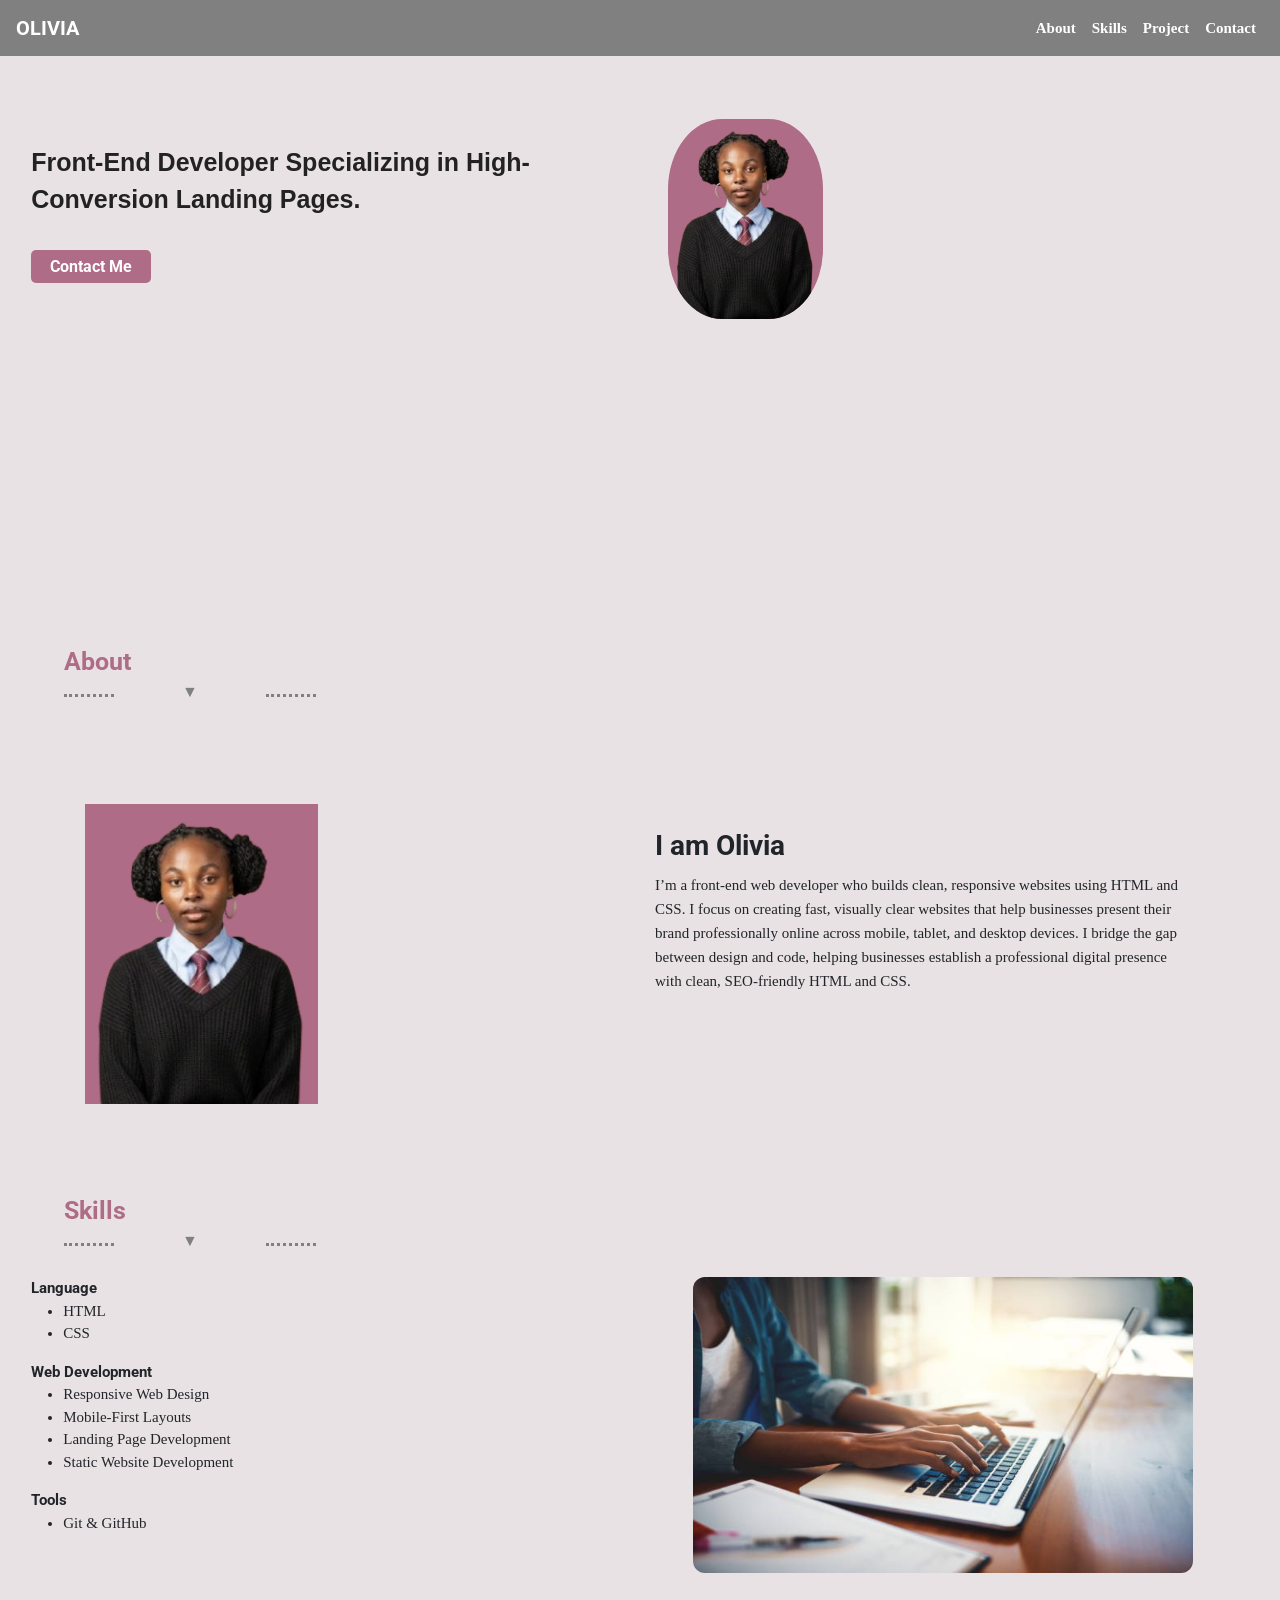
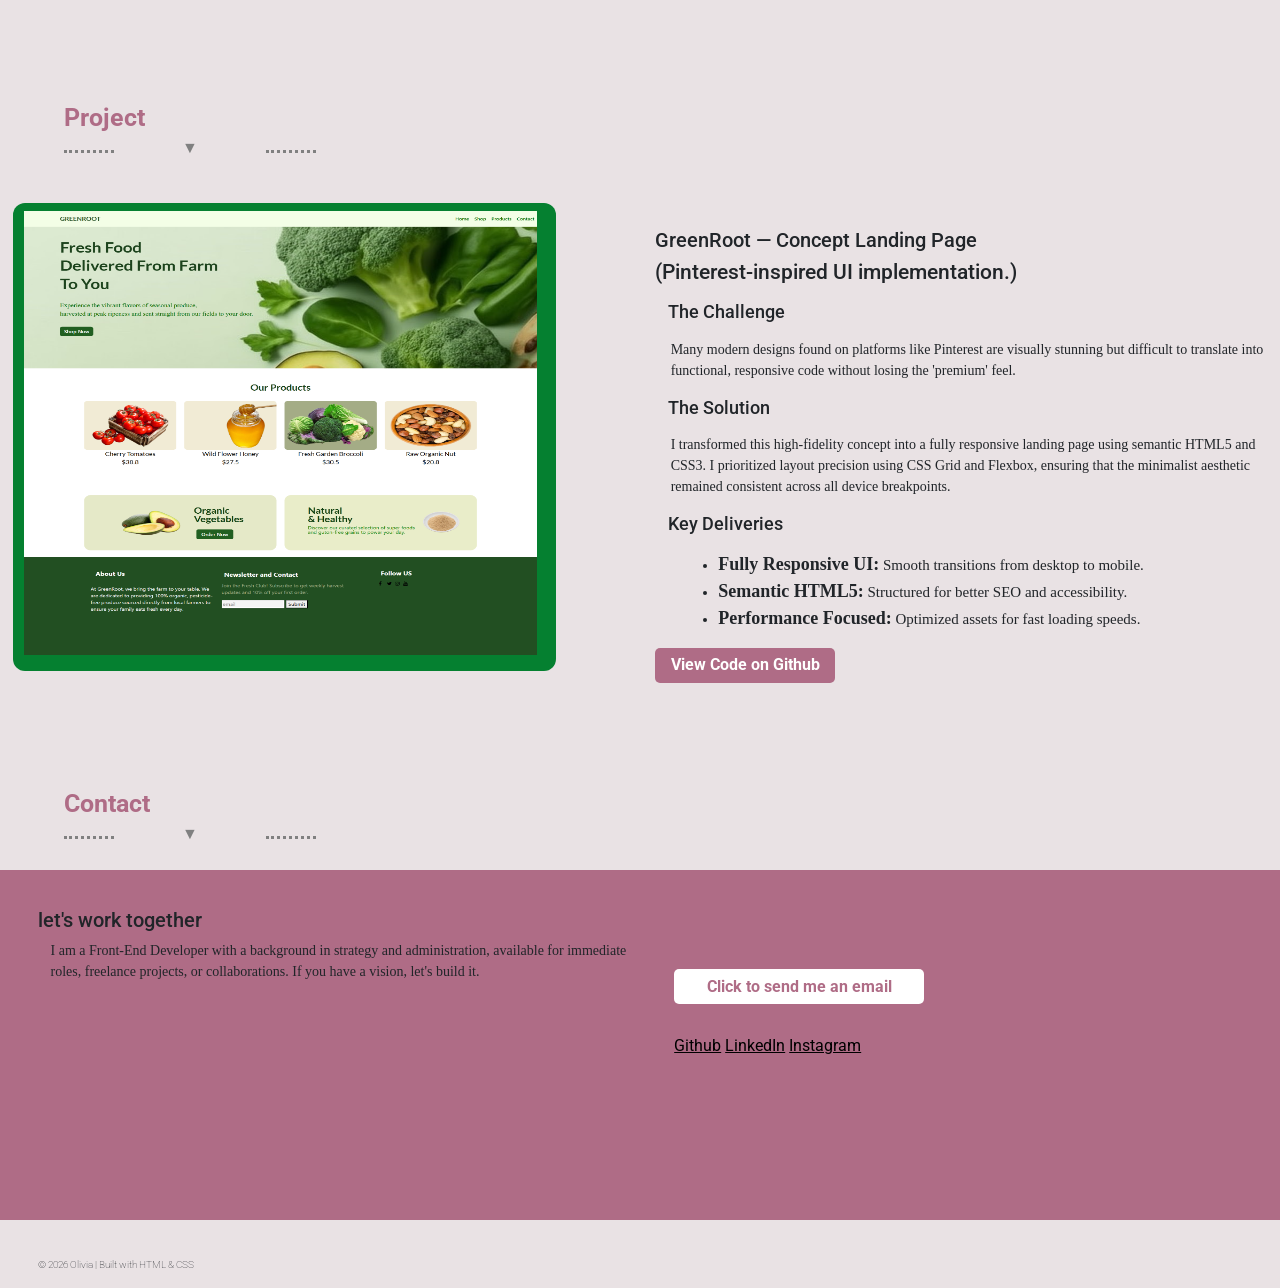
==== index.html @ 4df42d54 "Update index.html" ====
<!DOCTYPE html>
<html lang="en">
<head>
    <meta charset="UTF-8">
    <meta name="viewport" content="width=device-width, initial-scale=1.0">
    <link href="https://fonts.googleapis.com/css2?family=Archivo+Black&family=Bricolage+Grotesque:opsz,wght@12..96,200..800&display=swap" rel="stylesheet">
    
    <link href="https://cdn.jsdelivr.net/npm/bootstrap@5.3.3/dist/css/bootstrap.min.css" rel="stylesheet">


    <link href="https://fonts.googleapis.com/css2?family=Google+Sans:ital,opsz,wght@0,17..18,400..700;1,17..18,400..700&family=Roboto:ital,wght@0,100..900;1,100..900&display=swap" rel="stylesheet">
    <link href="https://fonts.googleapis.com/css2?family=Roboto:ital,wght@0,100..900;1,100..900&display=swap" rel="stylesheet">
    <link href="https://fonts.googleapis.com/css2?family=Roboto:ital,wght@0,100..900;1,100..900&display=swap" rel="stylesheet">
    <link href="https://fonts.googleapis.com/css2?family=Archivo+Black&display=swap" rel="stylesheet">
    <link rel="stylesheet" href="https://cdn.jsdelivr.net/npm/bootstrap@4.6.2/dist/css/bootstrap.min.css" integrity="sha384-xOolHFLEh07PJGoPkLv1IbcEPTNtaed2xpHsD9ESMhqIYd0nLMwNLD69Npy4HI+N" crossorigin="anonymous">
    <link rel="stylesheet" href="https://cdnjs.cloudflare.com/ajax/libs/font-awesome/7.0.1/css/all.min.css">


    <link rel="stylesheet" href="style.css">
    
    <title>Olivia James Portfolio</title>
</head>
<body>
  
  <nav id="mainNav" class="navbar navbar-expand-lg navbar-light fixed-top">
      <a class="navbar-brand" href="#">OLIVIA</a>
      <button class="navbar-toggler" type="button" data-bs-toggle="collapse" data-bs-target="#navbarSupport">
          <span class="navbar-toggler-icon"></span>
       </button>
     <div class="collapse navbar-collapse" id="navbarSupport">    
                  <ul class="navbar-nav ms-auto">
                     <li class="nav-item">
                          <a class="nav-link" href="#aboutme">About<span class="sr-only">(current)</span></a>
                      </li>
                      <li class="nav-item">
                         <a class="nav-link" href="#my-skills">Skills<span class="sr-only">(current)</span></a>
                       </li>
                       <li class="nav-item">
                           <a class="nav-link" href="#project">Project<span class="sr-only">(current)</span></a>
                       </li>
                      <li class="nav-item">
                      <a class="nav-link" href="#contact">Contact<span class="sr-only">(current)</span></a>
                      </li>
                  </ul>
             </div>
          </div>
       </div>
  </nav>

    <section class="hero-section">
        <div class="row">
           <div class="col-md-6 col-12 mb-4">
                <div class="hero-title">Front-End Developer Specializing in High-Conversion Landing Pages.</div>
                <a href="#contact-me"><button class="contact-me">Contact Me</button></a>
           </div>

            <div class="col-6 mb-4">
                <img src="img/olivia-headshot.png" class="portfolio-img">
            </div>
        </div>
  </section>

  <section class="preview mb-4">
      <div class="about" id="aboutme">About</div>
       <div class="divider"></div>
       <div class="triangle">&#x25BC;</div>
       <div class="divider-right"></div>
  </section>
       
  <section class="container">
      <div class="row" id="">
           <div class="col-lg-6 col-12 mb-4">
                <img src="img/olivia-headshot.png" class="img-portfoio">
          </div>

           <div class="col-lg-6 col-12 mb-4">
               <div class="about-body">
                  <p>
                     <div class="about-header">I am Olivia</div>
                     <span>I’m a front-end web developer who builds clean, responsive websites using HTML and CSS. I focus on creating fast, visually clear websites that help businesses present their brand professionally online across mobile, tablet, and desktop devices. I bridge the gap between design and code, helping businesses establish a professional digital presence with clean, SEO-friendly HTML and CSS.</span>
                  </p>
             </div>
         </div>
      </div> 
  </section>

   <section class="Skills mb-4">
        <div class="about" id="my-skills">Skills</div>
        <div class="divider"></div>
        <div class="triangle">&#x25BC;</div>
        <div class="divider-right"></div>
  </section>
      
  <div class="row" id="skill-body mb-4">
      <div class="col-md-6 col-12">
           <div class="language">Language</div>
            <ul>
                <li>HTML</li>
                <li>CSS</li>
          </ul>

          <div class="language">Web Development</div>
          <ul>
                <li>Responsive Web Design
                <li>Mobile-First Layouts</li>
                <li>Landing Page Development</li>
              <li>Static Website Development</li>
          </ul>

           <div class="language">Tools</div>
              <ul>
                  <li>Git & GitHub</li>
              </ul>
         </div>

        <div class="col-md-6 col-12">
            <div class="body-card">
             <img src="img/developer at work.jpg" class="body-img mb-4">
            </div>
      </div>  
   </div>
  
    <section class="Skills mb-4">
        <div class="about" id="my-skills">Project</div>
        <div class="divider"></div>
        <div class="triangle">&#x25BC;</div>
        <div class="divider-right"></div>
  </section>
    
  <section class="">
      <div class="row" id="">
           <div class="col-lg-6 col-12 mb-4">
                <div class="portfolio-card">
                    <img src="img/GREENROOT PINTEREST INSPO.png" class="portfolio-imgg">
               </div>
          </div>

           <div class="col-lg-6 col-12 mb-4">
               <div class="portfolio-body" id="project">
                    <h1>GreenRoot — Concept Landing Page</h1>
                    <h2>(Pinterest-inspired UI implementation.)</h2>
                    <p><h3>the challenge</p></h3>
                    <div class="challenge-body">Many modern designs found on platforms like Pinterest are visually stunning but difficult to translate into functional, responsive code without losing the 'premium' feel.</div>
                    <p><h3>the solution</p></h3>
                    <div class="challenge-body">I transformed this high-fidelity concept into a fully responsive landing page using semantic HTML5 and CSS3. I prioritized layout precision using CSS Grid and Flexbox, ensuring that the minimalist aesthetic remained consistent across all device breakpoints.</div>
                    <p><h3>key deliveries</h3></p>
                    <ul>
                        <li><span>Fully Responsive UI:</span> Smooth transitions from desktop to mobile.</li>
                        <li><span>Semantic HTML5:</span> Structured for better SEO and accessibility.</li>
                        <li><span>Performance Focused:</span> Optimized assets for fast loading speeds.</li>
                    </ul>
                    <a href="#"><button class="view">View Code on Github</button></a>             
             </div>      
         </div>
      </div> 
  </section>

  <section class="con-tact mb-4">
        <div class="about" id="my-skills">Contact</div>
        <div class="divider"></div>
        <div class="triangle">&#x25BC;</div>
        <div class="divider-right"></div>
  </section>

  <section class="contact-body" id="contact">
    <div class="row">
        <div class="col-md-6 col-12">
            <h1>let's work together</h1>
            <div class="body">I am a Front-End Developer with a background in strategy and administration, available for immediate roles, freelance projects, or collaborations. If you have a vision, let's build it. </div>
        </div>
        
        <div class="col-md-6 col-12">
            <a href="mailto:oliviajames.dev@gmail.com"><button>Click to send me an email</button></a>
           <p class="icon-name">
             <a class="git" href="https://github.com" target="_blank">
             <i class="fa-brands fa-github"></i>Github</a>
              
             <a href="https://www.linkedin.com" target="_blank" rel="noopener">
             <i class="fa-brands fa-linkedin"></i>LinkedIn</a>
              
              <a href="https://instagram.com" target="_blank"><i class="fa-brands fa-instagram"></i>Instagram</a>
           </p>
      </div>
   </div>
  </section>

  <section class="footer">
    <p>© 2026 Olivia | Built with HTML & CSS</p>
    <img src="" class="footer-img">
  </section>


  <script src="https://cdn.jsdelivr.net/npm/bootstrap@5.3.3/dist/js/bootstrap.bundle.min.js"></script>


</body>
</html>
---- style.css ----
body {
    background-color: #e9e2e4;
}

html, body {
    overflow-x: hidden;
    width: 100%;
}

nav {
    background-color: gray;
} 

#mainNav .nav-link {
    font-weight: bolder;
    color: white;
    
}

#mainNav .navbar-brand {
    font-weight: bolder;
    color: white;
}


#mainNav .nav-link:hover {
    color: #af6c86;
    
}

.hero-section {
   min-height: 70svh; 
    background-image: no-repeat;
    background-position: center;
  background-size: 100% 100%;
  background-size: cover;

}

.hero-title {
    font-size: 35px;
    color: rgb(35, 34, 34);
    font-family: "Google Sans", sans-serif;
    padding-top: 19%;
    margin-left: 5%;
    font-weight: 700;
}

.hero-title span {
color: #af6c86;
}

.contact-me {
  background-color: #af6c86;  
  height: 33px;
  width: 120px;
  font-weight: bolder;
  color: white;
  border-radius: 5px;
  margin-left: 5%;
  margin-top: 5%;
  border: none;
}

.contact-me:hover {
    background-color: white;
    color: #af6c86;
 
}

.portfolio-img {
    margin-top: 19%;
    background-color: #af6c86;
    border-radius: 35%;
    height: 200px;
    margin-left: 45%;
}

.about {
    font-family: "Roboto", sans-serif;
    font-size: 25px;
    font-weight: 700;
    margin-top: 1%;
    text-align: center;
    color: #af6c86;
   
}

.about-body span {
    font-family: 'Times New Roman', Times, serif;
    font-size: 20px;
}

.divider {
    display: flex;
    border-bottom: dotted gray;
    width: 50px;
 display: inline-block;
    color: aqua;
  margin-left: 45%;
}

.triangle {
   display: inline-block;
   margin-left: 0.8%;
   color: gray;
 
}

.divider-right {
    display: flex;
    border-bottom: dotted grey;
    width: 50px;
    margin-left: 0.8%;
    display: inline-block;
    
}

.about-body {
    margin-top: 2%;
    line-break: 20px;
    
}

p span {
    display: block;
}

.about-header {
    font-size: 28px;
    font-weight: bolder;
    margin-top: 18%;
    margin-bottom: 1%;
}

.img-portfoio {
    background-color: #af6c86;
    margin-top: 14%;
    height: 300px;
    
}

.language {
    font-family: "Roboto", sans-serif;
    font-size: 26px;
    font-weight: bolder;
    margin-left: 5%;

}
.body-card {
   height: 90%;
    border-radius: 12px;
    width: 80%;
    margin-left: 6%;
}
.body-img {
   height: 92%;
    width: 100%;
    border-radius: 12px;
}

ul {
    margin-left: 5%;
}

.Skills {
    margin-top: 5%;
    align-items: center;
    justify-content: center;
}

#skill-body {
 margin-top: 10%;
}

.portfolio-card {
  background-color: #058030;
   height: 83%;
   width: 87%;
    border-radius: 12px;
    margin-top: 3%;
    margin-left: 2%;
    
    
}
.portfolio-imgg {
   height: 98%;
   width: 98%;
    padding-left: 2.2%;
    padding-top: 1.5%;
    padding-right: 1.5%;
    padding-bottom: 1.2%;
    
}

.portfolio-body H1 {
    font-size: 30PX;
    font-family: "Roboto", sans-serif;
    margin-top: 6%;
}

.portfolio-body H2 {
    font-size: 21PX;
    font-family: "Roboto", sans-serif;
}

.portfolio-body h3 {
    text-transform: capitalize;
}

.challenge-body {
    font-family: 'Times New Roman', Times, serif;
    font-size: 18px;
    
}

ul {
    font-family: 'Times New Roman', Times, serif;
    font-size: 18px;
}

ul span {
    font-family: 'Times New Roman', Times, serif;
    font-size: 18px;
    font-weight: bold;

}
.portfolio-body button {
background-color: #af6c86;  
height: 35px;
width: 180px;
font-weight: bolder;
color: white;
border-radius: 5px;
border: none;
}

.contact-body {
    background-color: #af6c86;
    min-height: 200px;
}

.contact-body {
    padding-top: 3%;
    padding-left: 3%;
}

.contact-body .body {
    font-family: 'Times New Roman', Times, serif;
    font-size: 18px;
}

.contact-body h1 {
    font-family: "Roboto", sans-serif;
    font-size: 25px;
}

.contact-body button {
 background-color: white;  
  height: 35px;
  width: 250px;
  font-weight: bolder;
  color: #af6c86;
  border-radius: 5px;
  margin-left: 35%;
  border: none;
  margin-bottom: 1%;
}

.contact-body button:hover {
    background-color: white; 
    color: black;
}

  
.fa-brands {
    min-height: 30px;
    min-width: 30px;
    border-radius: 50%;
    color: #000000;
    padding-top: 6px;
  

}

.fa-brands:hover {
    color: #e2c3cf;
}

.git {
  margin-left: 35%; 
}
.icon-name a {
   color: black;
   text-decoration: underline black;
}

.urgent {
    font-family: "Roboto", sans-serif;
    font-weight: bold;
    text-align: center;

}

.footer {
    display: flex;
    justify-content: space-between;
    flex-direction: row;
    margin-left: 3%;
}

.footer p {
    margin-top: 3%;
    font-weight: bold;
}

.footer-img {
    min-height: 20px;
    margin-top: 2%;
}

 @media (max-width: 768px)  {
.container {
        display: flex; 
        flex-direction: row; /* Makes items sit side-by-side */
        justify-content: space-between;
        align-items: center;
        margin: 0 auto;
        max-width: 1100px;
    }
}
     
.hero-title {
    font-size: 25px;
    margin-top: 4%;
}

    .menu-toggle.active .hamburger {
        display: none; 
    }
    .menu-toggle.active .cancel {
        display: block; 
    }
  
    .divider {
        margin-left: 5%;
    }
    .triangle {
        margin-left: 5%;
    }
    
    .divider-right {
     margin-left: 5%;
    }

    .about {
       text-align: start;
       margin-left: 5%;
    }

    .language {
    font-size: 15px;
    font-weight: bold;
    margin-left: 5%;
}

ul {
    font-family: 'Times New Roman', Times, serif;
    font-size: 15px;
}

.about-body span {
    font-size: 15px;
}

.challenge-body {
    font-size: 14px;
    margin-left: 2.5%;
    
}
.contact-body {
    background-color: #af6c86;
   min-height: 350px; 
    width: auto;
   padding-top: 3%;
    padding-left: 3%;
}

.contact-body .body {
    font-size: 14px;
    margin-left: 2%;
}

.contact-body h1 {
    font-family: "Roboto", sans-serif;
    font-size: 20px;
}
.portfolio-body H1 {
    font-size: 20PX;
    margin-top: 7%;
}

.portfolio-body H2 {
    font-size: 21PX;
    font-family: "Roboto", sans-serif;
}
.portfolio-body h3 {
    font-size: 18px;
    margin-left: 2%;
}

.contact-body button {
    margin-top: 10%;
    margin-bottom: 5%;
    margin-left: 0%;
}

.portfolio-img {
    margin-left: 2%;
}

.footer p {
    margin-top: 3%;
    font-weight: bold;
    font-size: 10px;
    font-weight: 100;
}
.git {
    margin-left: 0%;
}
}
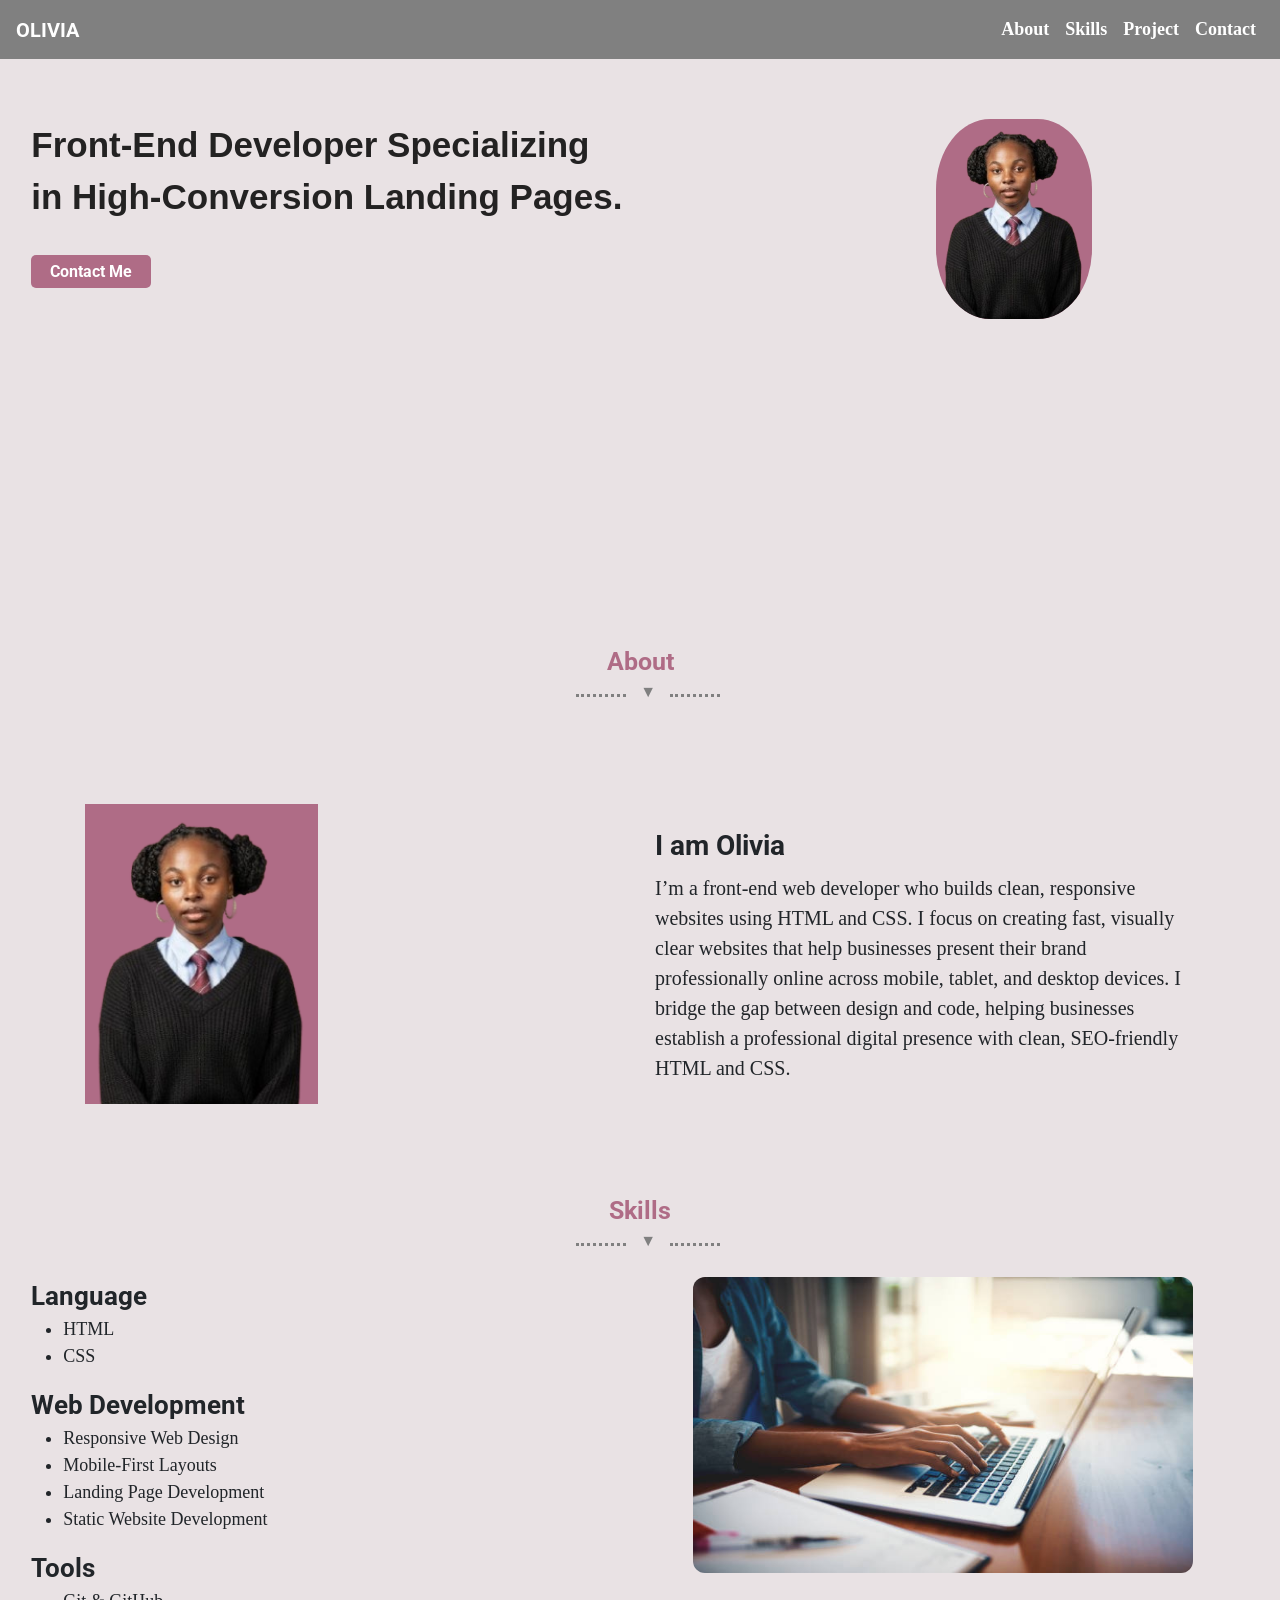
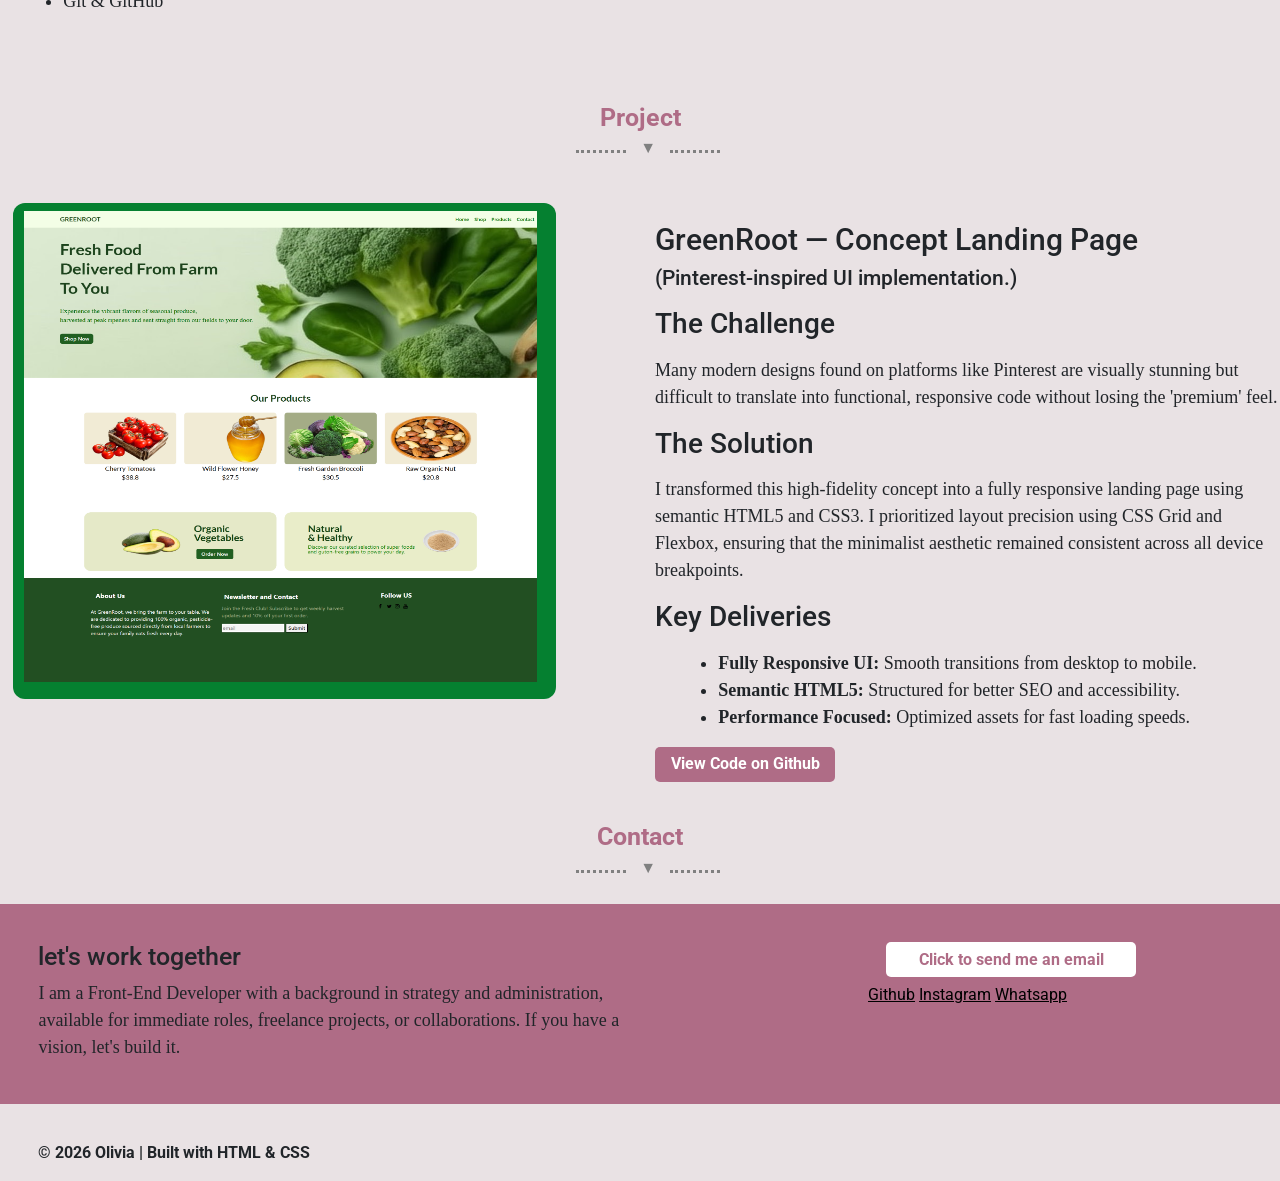
==== commit 529ac361: "Add files via upload" ====
--- a/index.html
+++ b/index.html
@@ -172,13 +172,13 @@
         <div class="col-md-6 col-12">
             <a href="mailto:oliviajames.dev@gmail.com"><button>Click to send me an email</button></a>
            <p class="icon-name">
-             <a class="git" href="https://github.com" target="_blank">
+             <a class="git" href="https://github.com/ohlie-dev" target="_blank">
              <i class="fa-brands fa-github"></i>Github</a>
               
-             <a href="https://www.linkedin.com" target="_blank" rel="noopener">
-             <i class="fa-brands fa-linkedin"></i>LinkedIn</a>
-              
               <a href="https://instagram.com" target="_blank"><i class="fa-brands fa-instagram"></i>Instagram</a>
+
+              <a href="https://wa.me/+2348108931835" target="_blank">
+              <i class="fa-brands fa-whatsapp"></i>Whatsapp</a>
            </p>
       </div>
    </div>
--- a/style.css
+++ b/style.css
@@ -288,11 +288,16 @@
 }
 
 .git {
-  margin-left: 35%; 
+  margin-left: 32%; 
 }
 .icon-name a {
    color: black;
    text-decoration: underline black;
+}
+
+.icon-name a:hover {
+   color: #e2c3cf;
+   text-decoration: underline #e2c3cf;
 }
 
 .urgent {
@@ -320,16 +325,6 @@
 }
 
  @media (max-width: 768px)  {
-.container {
-        display: flex; 
-        flex-direction: row; /* Makes items sit side-by-side */
-        justify-content: space-between;
-        align-items: center;
-        margin: 0 auto;
-        max-width: 1100px;
-    }
-}
-     
 .hero-title {
     font-size: 25px;
     margin-top: 4%;
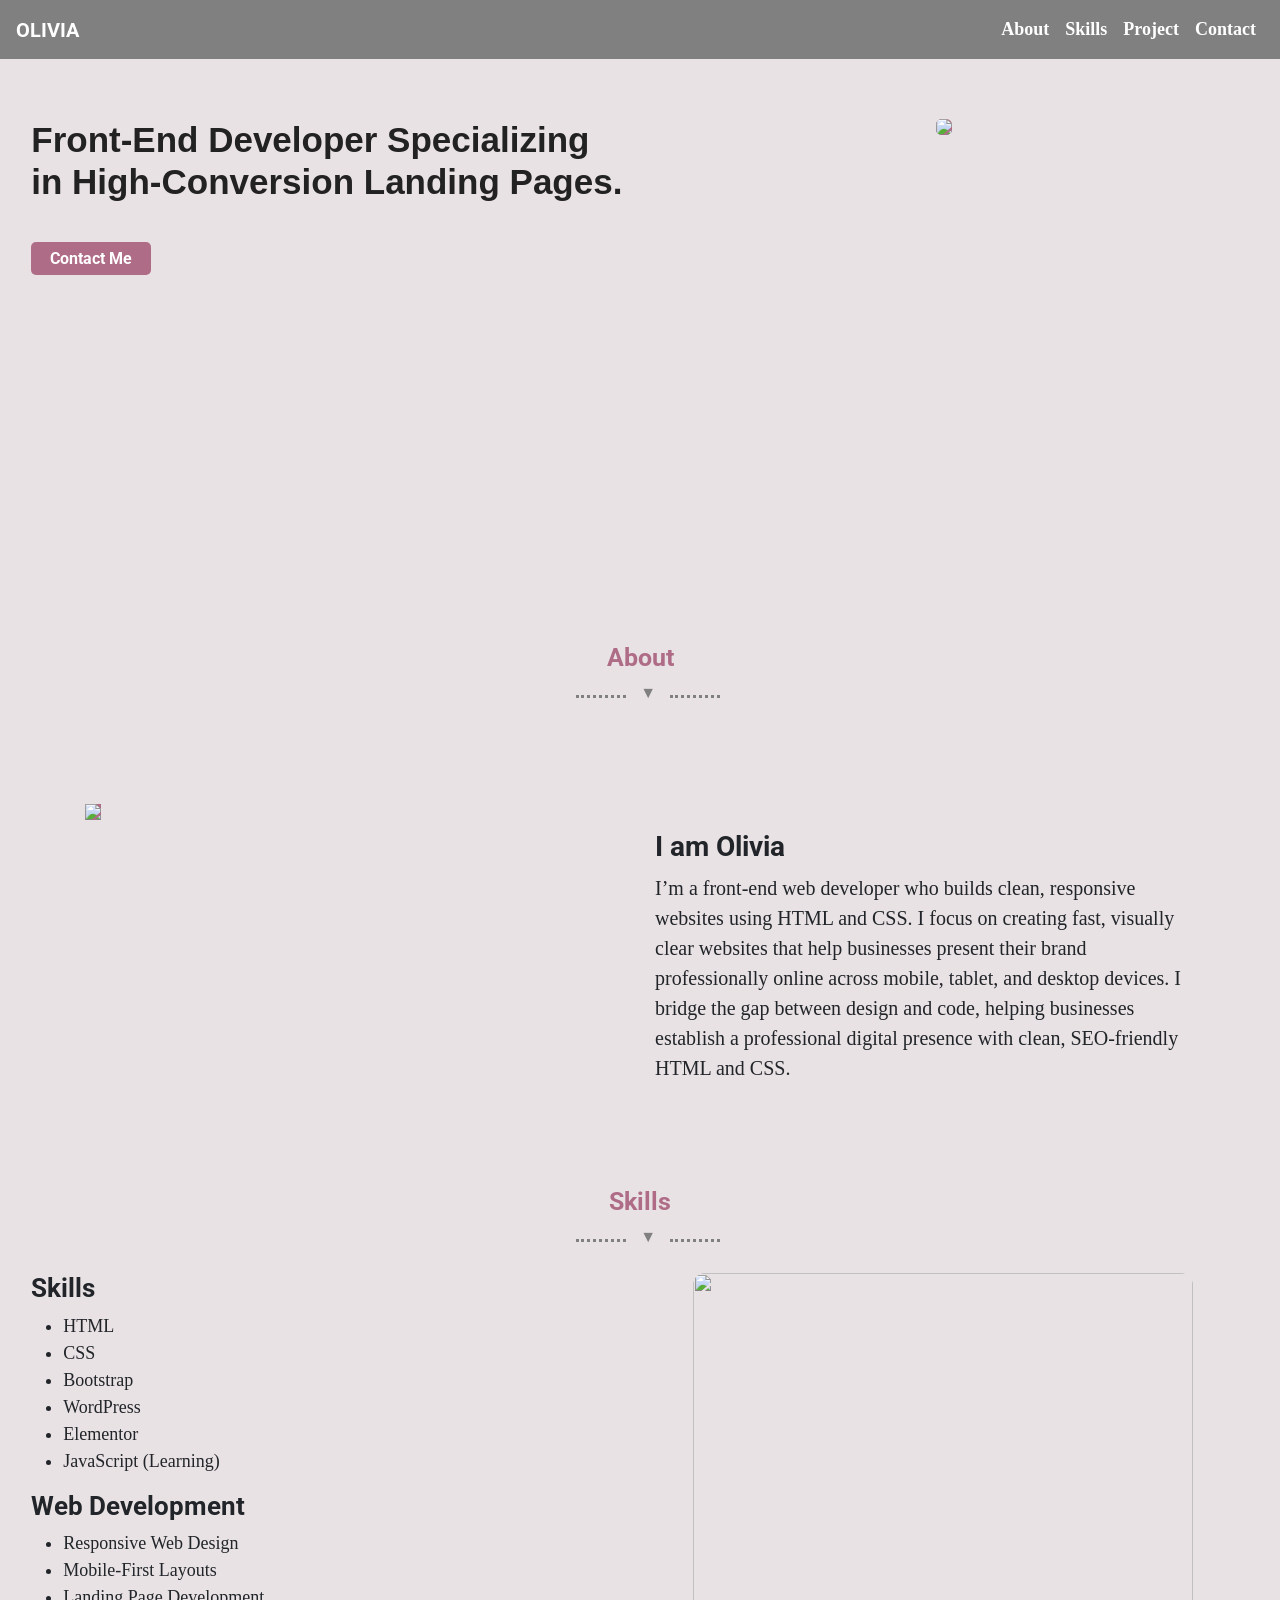
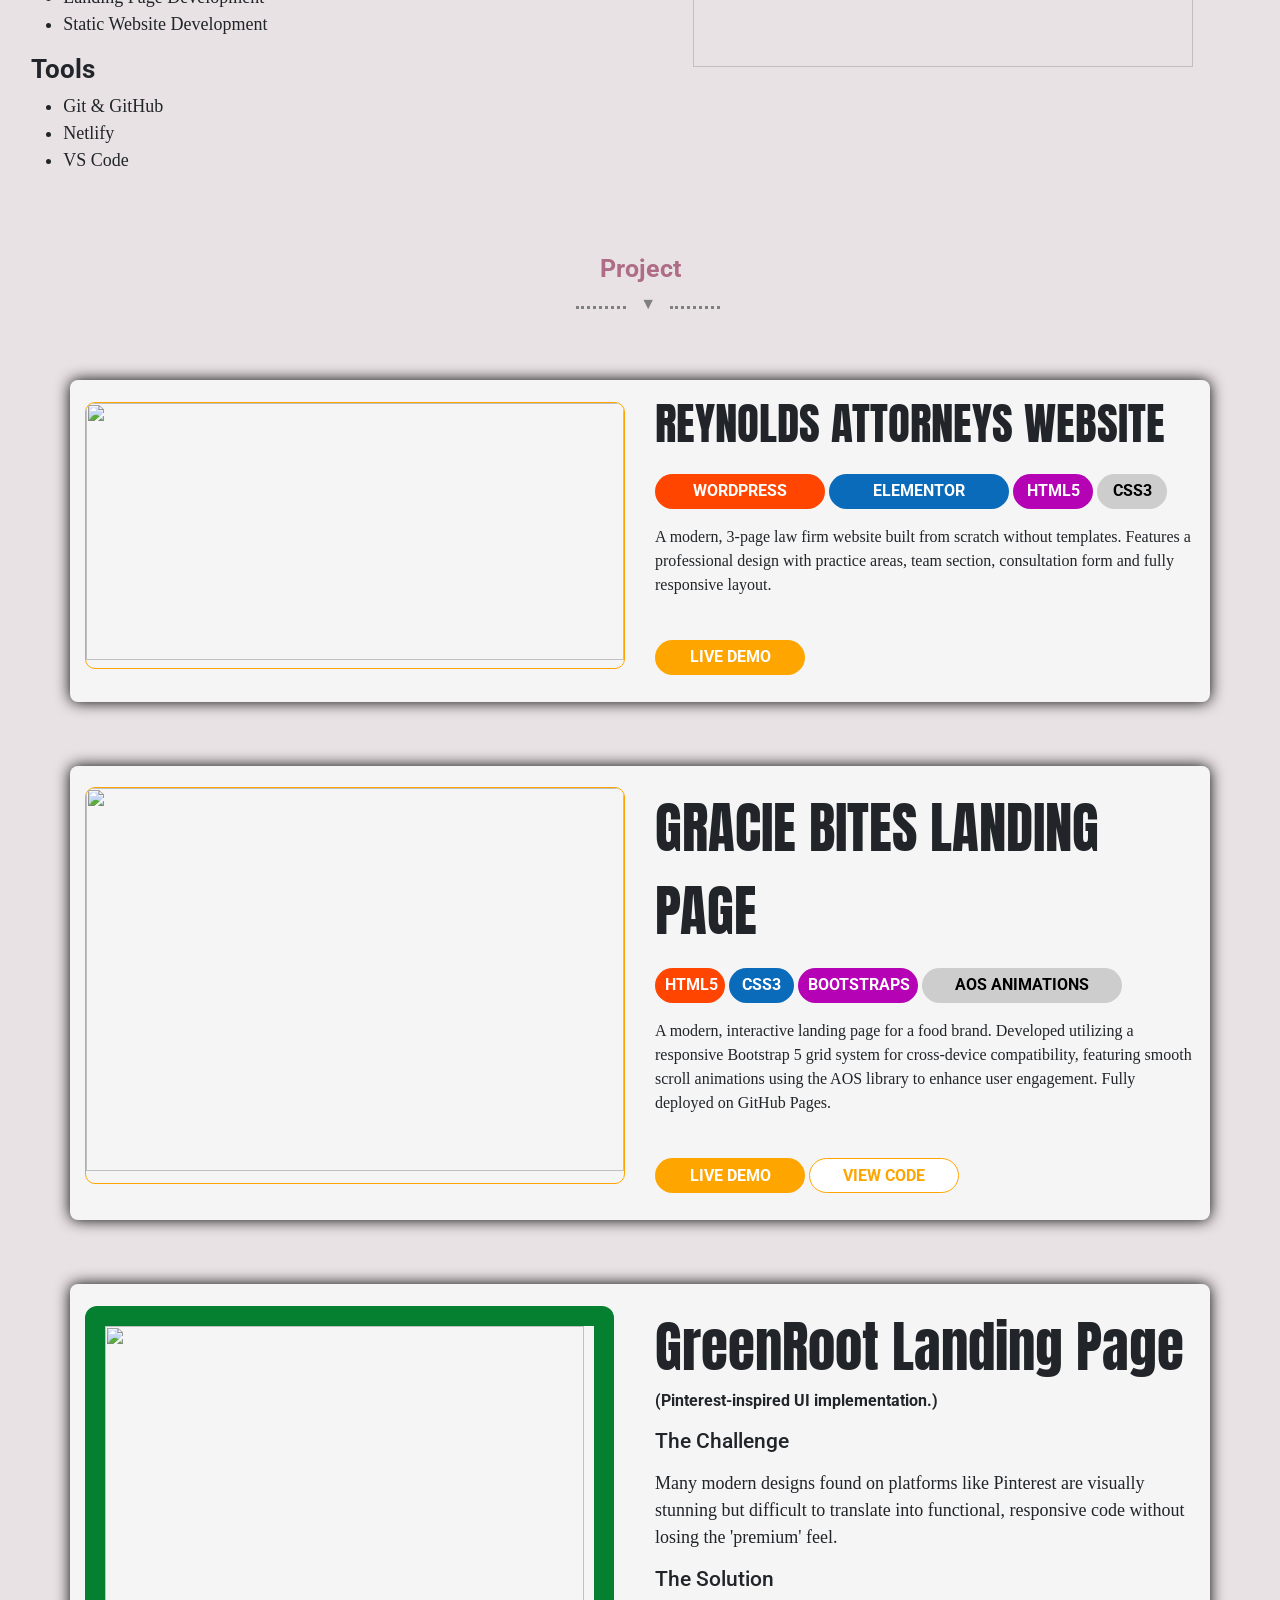
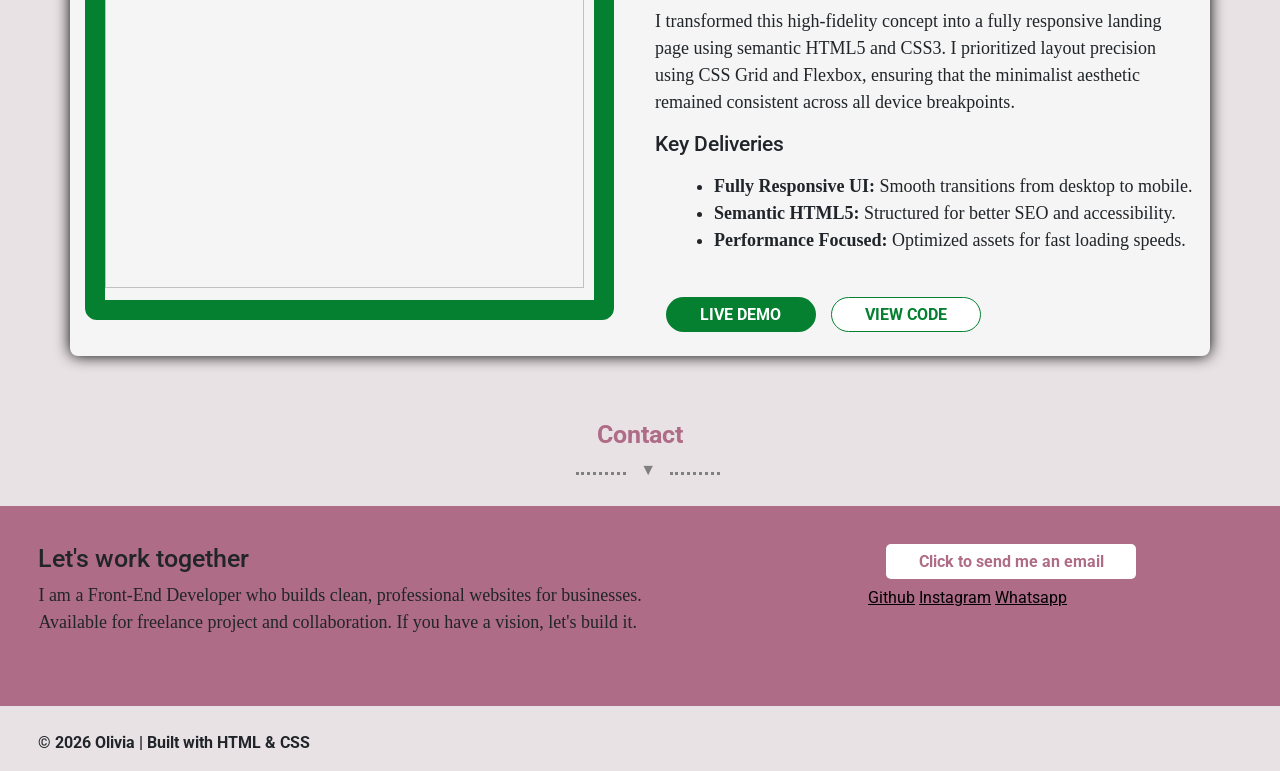
==== commit bb3fb2fe: "Add files via upload" ====
--- a/index.html
+++ b/index.html
@@ -4,21 +4,20 @@
     <meta charset="UTF-8">
     <meta name="viewport" content="width=device-width, initial-scale=1.0">
     <link href="https://fonts.googleapis.com/css2?family=Archivo+Black&family=Bricolage+Grotesque:opsz,wght@12..96,200..800&display=swap" rel="stylesheet">
-    
     <link href="https://cdn.jsdelivr.net/npm/bootstrap@5.3.3/dist/css/bootstrap.min.css" rel="stylesheet">
-
-
     <link href="https://fonts.googleapis.com/css2?family=Google+Sans:ital,opsz,wght@0,17..18,400..700;1,17..18,400..700&family=Roboto:ital,wght@0,100..900;1,100..900&display=swap" rel="stylesheet">
     <link href="https://fonts.googleapis.com/css2?family=Roboto:ital,wght@0,100..900;1,100..900&display=swap" rel="stylesheet">
     <link href="https://fonts.googleapis.com/css2?family=Roboto:ital,wght@0,100..900;1,100..900&display=swap" rel="stylesheet">
     <link href="https://fonts.googleapis.com/css2?family=Archivo+Black&display=swap" rel="stylesheet">
     <link rel="stylesheet" href="https://cdn.jsdelivr.net/npm/bootstrap@4.6.2/dist/css/bootstrap.min.css" integrity="sha384-xOolHFLEh07PJGoPkLv1IbcEPTNtaed2xpHsD9ESMhqIYd0nLMwNLD69Npy4HI+N" crossorigin="anonymous">
     <link rel="stylesheet" href="https://cdnjs.cloudflare.com/ajax/libs/font-awesome/7.0.1/css/all.min.css">
-
+    <link href="https://fonts.googleapis.com/css2?family=Anton&display=swap" rel="stylesheet">
+    <link href="https://unpkg.com/aos@2.3.1/dist/aos.css" rel="stylesheet">
+   <link rel="icon" type="image/png" href="img/favicon.png">
 
     <link rel="stylesheet" href="style.css">
     
-    <title>Olivia James Portfolio</title>
+    <title>Olivia James | Front-End Developer Portfolio</title>
 </head>
 <body>
   
@@ -47,59 +46,64 @@
        </div>
   </nav>
 
-    <section class="hero-section">
+    <header class="hero">
         <div class="row">
-           <div class="col-md-6 col-12 mb-4">
-                <div class="hero-title">Front-End Developer Specializing in High-Conversion Landing Pages.</div>
-                <a href="#contact-me"><button class="contact-me">Contact Me</button></a>
+           <div class="col-md-6 col-12 mb-4" data-aos="fade-right">
+                <h1 class="hero-title">Front-End Developer Specializing in High-Conversion Landing Pages.</h1>
+                <a href="mailto:oliviajames.dev@gmail.com"><button class="contact-me">Contact Me</button></a>
            </div>
 
             <div class="col-6 mb-4">
-                <img src="img/olivia-headshot.png" class="portfolio-img">
+                <img src="img/olivia-headshot.png" class="portfolio-img" data-aos="fade-left"> 
             </div>
         </div>
-  </section>
-
-  <section class="preview mb-4">
-      <div class="about" id="aboutme">About</div>
-       <div class="divider"></div>
-       <div class="triangle">&#x25BC;</div>
-       <div class="divider-right"></div>
-  </section>
+    </header>
+
+    <main>
+      <section class="preview mb-4">
+          <h2 class="about" id="aboutme">About</h2>
+          <div class="divider"></div>
+          <div class="triangle">&#x25BC;</div>
+           <div class="divider-right"></div>
+       </section>
        
-  <section class="container">
-      <div class="row" id="">
+     <section class="container">
+         <div class="row" id="">
            <div class="col-lg-6 col-12 mb-4">
-                <img src="img/olivia-headshot.png" class="img-portfoio">
+                <img src="img/olivia-headshot.png" class="img-portfoio" data-aos="fade-right">
           </div>
 
            <div class="col-lg-6 col-12 mb-4">
-               <div class="about-body">
+               <div class="about-body" data-aos="fade-left">
                   <p>
                      <div class="about-header">I am Olivia</div>
                      <span>I’m a front-end web developer who builds clean, responsive websites using HTML and CSS. I focus on creating fast, visually clear websites that help businesses present their brand professionally online across mobile, tablet, and desktop devices. I bridge the gap between design and code, helping businesses establish a professional digital presence with clean, SEO-friendly HTML and CSS.</span>
                   </p>
-             </div>
-         </div>
-      </div> 
-  </section>
-
-   <section class="Skills mb-4">
-        <div class="about" id="my-skills">Skills</div>
-        <div class="divider"></div>
-        <div class="triangle">&#x25BC;</div>
-        <div class="divider-right"></div>
-  </section>
+              </div>
+          </div>
+       </div> 
+     </section>
+
+      <section class="Skills mb-4">
+         <h2 class="about" id="my-skills">Skills</h2>
+         <div class="divider"></div>
+         <div class="triangle">&#x25BC;</div>
+         <div class="divider-right"></div>
+       </section>
       
-  <div class="row" id="skill-body mb-4">
-      <div class="col-md-6 col-12">
-           <div class="language">Language</div>
+      <div class="row" id="skill-body mb-4">
+         <div class="col-md-6 col-12">
+          <h3 class="language">Skills</h3>
             <ul>
                 <li>HTML</li>
                 <li>CSS</li>
+                <li>Bootstrap</li>
+                <li>WordPress</li>
+                <li>Elementor</li>
+                <li>JavaScript (Learning)</li>
           </ul>
 
-          <div class="language">Web Development</div>
+          <h3 class="language">Web Development</h3>
           <ul>
                 <li>Responsive Web Design
                 <li>Mobile-First Layouts</li>
@@ -107,92 +111,145 @@
               <li>Static Website Development</li>
           </ul>
 
-           <div class="language">Tools</div>
+           <h3 class="language">Tools</h3>
               <ul>
                   <li>Git & GitHub</li>
+                  <li>Netlify</li>
+                  <li>VS Code</li>
               </ul>
-         </div>
-
-        <div class="col-md-6 col-12">
-            <div class="body-card">
-             <img src="img/developer at work.jpg" class="body-img mb-4">
-            </div>
-      </div>  
-   </div>
+          </div>
+
+         <div class="col-md-6 col-12">
+              <div class="body-card">
+                 <img src="img/developer at work.jpg" class="body-img mb-4">
+              </div>
+          </div>  
+       </div>
   
-    <section class="Skills mb-4">
-        <div class="about" id="my-skills">Project</div>
-        <div class="divider"></div>
-        <div class="triangle">&#x25BC;</div>
-        <div class="divider-right"></div>
-  </section>
+       <section class="Skills mb-4">
+           <h2 class="about" id="my-skills">Project</h2>
+           <div class="divider"></div>
+           <div class="triangle">&#x25BC;</div>
+           <div class="divider-right"></div>
+       </section>
+
+        <section class="container" id="lawfirm-grid">
+         <div class="row">
+             <div class="col-md-6 col-12 mb-4">
+                 <div class="lawfirm-project">
+                     <img src="img/reynolds hero.jpeg" class="work-img" data-aos="fade-left">
+                 </div>
+              </div>
+              <div class="col-md-6 col-12"> 
+                   <div class="lawfirm-card" data-aos="fade-right">
+                       <div class="lawfirm-title">REYNOLDS ATTORNEYS WEBSITE</div>
+                        <span class="orange">WordPress</span>
+                        <span class="blue">Elementor</span>
+                        <span class="purple">HTML5</span>
+                        <span class="grey">CSS3</span>
+                        <p><div class="my-work-body">A modern, 3-page law firm website built from scratch without templates. Features a professional design with practice areas, team section, consultation form and fully responsive layout.</div></p>
+                       <a href="https://reynoldsattorneys.infinityfree.me/?i=1"><button class="live-demo">Live Demo</button></a> 
+                  </div>
+              </div>
+          </div>
+      </section>
+
     
-  <section class="">
-      <div class="row" id="">
-           <div class="col-lg-6 col-12 mb-4">
-                <div class="portfolio-card">
-                    <img src="img/GREENROOT PINTEREST INSPO.png" class="portfolio-imgg">
+      <section class="container" id="project-grid">
+         <div class="row">
+             <div class="col-md-6 col-12 mb-4">
+                 <div class="project-1">
+                     <img src="img/gracie bites landing page.png" class="work-img" data-aos="fade-left">
+                 </div>
+              </div>
+              <div class="col-md-6 col-12">
+                   <div class="my-work-card" data-aos="fade-right">
+                       <div class="work-title">GRACIE BITES LANDING PAGE</div>
+                        <span class="orange">HTML5</span>
+                        <span class="blue">CSS3</span>
+                        <span class="purple">BOOTSTRAPS</span>
+                        <span class="grey">AOS ANIMATIONS</span>
+                        <p><div class="my-work-body">A modern, interactive landing page for a food brand. Developed utilizing a responsive Bootstrap 5 grid system for cross-device compatibility, featuring smooth scroll animations using the AOS library to enhance user engagement. Fully deployed on GitHub Pages.</div></p>
+                       <a href="https://graciebites.netlify.app/"><button class="live-demo">live demo</button></a> 
+                       <a href="https://github.com/Ohlie-Dev/gracie-bites-restaurant-landing-page"><button class="view-code">view code</button></a>
+                  </div>
+              </div>
+          </div>
+      </section>
+
+     <div class="container" id="project-grid">
+         <article class="row">
+              <div class="col-lg-6 col-12 mb-4">
+                   <div class="project-1" data-aos="fade-right">
+                      <img src="img/GREENROOT PINTEREST INSPO.png" class="portfolio-imgg">
+                    </div>
+              </div>
+
+              <div class="col-lg-6 col-12 mb-4">
+                   <div class="portfolio-body" id="project" data-aos="fade-left">
+                        <div class="work-title">GreenRoot Landing Page</div>
+                        <strong>(Pinterest-inspired UI implementation.)</strong>
+                        <p><h3>the challenge</h3></p>
+                        <div class="challenge-body">Many modern designs found on platforms like Pinterest are visually stunning but difficult to translate into functional, responsive code without losing the 'premium' feel.</div>
+                        <p><h3>the solution</h3></p>
+                        <div class="challenge-body">I transformed this high-fidelity concept into a fully responsive landing page using semantic HTML5 and CSS3. I prioritized layout precision using CSS Grid and Flexbox, ensuring that the minimalist aesthetic remained consistent across all device breakpoints.</div>
+                        <p><h3>key deliveries</h3></p>
+                      <ul>
+                          <li><span>Fully Responsive UI:</span> Smooth transitions from desktop to mobile.</li>
+                          <li><span>Semantic HTML5:</span> Structured for better SEO and accessibility.</li>
+                          <li><span>Performance Focused:</span> Optimized assets for fast loading speeds.</li>
+                      </ul>
+                       <a href="https://greenrootorganic.netlify.app/"><button class="live">live demo</button></a>
+                       <a href="https://github.com/Ohlie-Dev/greenroot-organic-landing-page">
+                        <button class="view">view code</button></a>             
+                  </div>      
+              </div>
+         </article> 
+      </div>
+
+      <section class="con-tact mb-4">
+           <h2 class="about" id="my-skills">Contact</h2>
+           <div class="divider"></div>
+           <div class="triangle">&#x25BC;</div>
+           <div class="divider-right"></div>
+       </section>
+
+        <section class="contact-body" id="contact">
+            <div class="row">
+               <div class="col-md-6 col-12">
+                  <h4>Let's work together</h4>
+                 <div class="body">I am a Front-End Developer who builds clean, professional websites for businesses. Available for freelance project and collaboration. If you have a vision, let's build it. </div>
                </div>
-          </div>
-
-           <div class="col-lg-6 col-12 mb-4">
-               <div class="portfolio-body" id="project">
-                    <h1>GreenRoot — Concept Landing Page</h1>
-                    <h2>(Pinterest-inspired UI implementation.)</h2>
-                    <p><h3>the challenge</p></h3>
-                    <div class="challenge-body">Many modern designs found on platforms like Pinterest are visually stunning but difficult to translate into functional, responsive code without losing the 'premium' feel.</div>
-                    <p><h3>the solution</p></h3>
-                    <div class="challenge-body">I transformed this high-fidelity concept into a fully responsive landing page using semantic HTML5 and CSS3. I prioritized layout precision using CSS Grid and Flexbox, ensuring that the minimalist aesthetic remained consistent across all device breakpoints.</div>
-                    <p><h3>key deliveries</h3></p>
-                    <ul>
-                        <li><span>Fully Responsive UI:</span> Smooth transitions from desktop to mobile.</li>
-                        <li><span>Semantic HTML5:</span> Structured for better SEO and accessibility.</li>
-                        <li><span>Performance Focused:</span> Optimized assets for fast loading speeds.</li>
-                    </ul>
-                    <a href="#"><button class="view">View Code on Github</button></a>             
-             </div>      
-         </div>
-      </div> 
-  </section>
-
-  <section class="con-tact mb-4">
-        <div class="about" id="my-skills">Contact</div>
-        <div class="divider"></div>
-        <div class="triangle">&#x25BC;</div>
-        <div class="divider-right"></div>
-  </section>
-
-  <section class="contact-body" id="contact">
-    <div class="row">
-        <div class="col-md-6 col-12">
-            <h1>let's work together</h1>
-            <div class="body">I am a Front-End Developer with a background in strategy and administration, available for immediate roles, freelance projects, or collaborations. If you have a vision, let's build it. </div>
-        </div>
         
-        <div class="col-md-6 col-12">
-            <a href="mailto:oliviajames.dev@gmail.com"><button>Click to send me an email</button></a>
-           <p class="icon-name">
-             <a class="git" href="https://github.com/ohlie-dev" target="_blank">
-             <i class="fa-brands fa-github"></i>Github</a>
-              
-              <a href="https://instagram.com" target="_blank"><i class="fa-brands fa-instagram"></i>Instagram</a>
-
-              <a href="https://wa.me/+2348108931835" target="_blank">
-              <i class="fa-brands fa-whatsapp"></i>Whatsapp</a>
-           </p>
-      </div>
-   </div>
-  </section>
-
-  <section class="footer">
-    <p>© 2026 Olivia | Built with HTML & CSS</p>
-    <img src="" class="footer-img">
-  </section>
-
-
-  <script src="https://cdn.jsdelivr.net/npm/bootstrap@5.3.3/dist/js/bootstrap.bundle.min.js"></script>
-
-
+               <div class="col-md-6 col-12">
+                   <a href="mailto:oliviajames.dev@gmail.com"><button>Click to send me an email</button></a>
+                   <p class="icon-name">
+                   <a class="git" href="https://github.com/ohlie-dev" target="_blank">
+                   <i class="fa-brands fa-github"></i>Github</a>
+                   <a href="https://www.instagram.com/ohlie_dev_?igsh=dDdscTdhOGcwMmlw" target="_blank"><i class="fa-brands fa-instagram"></i>Instagram</a>
+                   <a href="https://wa.me/+2348108931835" target="_blank">
+                   <i class="fa-brands fa-whatsapp"></i>Whatsapp</a>
+                   </p>
+              </div>
+           </div>
+       </section>
+
+    </main>
+
+    <footer>
+         <p>&#169; 2026 Olivia | Built with HTML & CSS</p>
+          <img src="" class="footer-img">
+      </footer>
+
+    <script src="https://unpkg.com/aos@2.3.1/dist/aos.js"></script>
+        <script>
+         AOS.init({
+         duration: 1000,
+         once: true, 
+          });
+        </script>
+
+     <script src="https://cdn.jsdelivr.net/npm/bootstrap@5.3.3/dist/js/bootstrap.bundle.min.js"></script>
 </body>
 </html>
 
--- a/style.css
+++ b/style.css
@@ -28,7 +28,7 @@
     
 }
 
-.hero-section {
+.hero {
    min-height: 70svh; 
     background-image: no-repeat;
     background-position: center;
@@ -173,40 +173,240 @@
  margin-top: 10%;
 }
 
-.portfolio-card {
-  background-color: #058030;
-   height: 83%;
-   width: 87%;
-    border-radius: 12px;
-    margin-top: 3%;
-    margin-left: 2%;
-    
-    
-}
+
+#lawfirm-grid {
+  height: 100%;
+   width: 100%;
+    border-radius: 8px;
+    background-color: whitesmoke;
+   box-shadow: 0 0 15px black;
+   margin-top: 5%;
+    margin-bottom: 5%;
+}
+
+.lawfirm-project {
+    height: 100%;
+    width: 100%;
+   padding-top: 4%;
+}
+
+
+.lawfirm-card span {
+    display: inline-block;
+  text-align: center;
+  align-items: center;
+  justify-content: center;
+  margin-top: 3%;
+  border-radius: 20px;
+  border: none;
+  height: 35px;
+  font-weight: bold;
+  text-transform: uppercase;
+}
+
+.lawfirm-title {
+    font-family: "anton", sans-serif;
+    font-size: 45px;
+    padding-top: 10px;
+
+}
+
+.lawfirm-card .orange {
+    background-color: orangered;
+    text-align: center;
+  align-items: center;
+  justify-content: center;
+    color: white;
+    font-weight: bold;
+    width: 170px;
+    padding: 5px 10px;
+   
+}
+
+.lawfirm-card .blue {
+    background-color: rgb(10, 107, 187);
+    color: white;
+    font-weight: bold;
+    width: 180px;
+      padding: 5px 10px;
+}
+
+.lawfirm-card .purple {
+    background-color: rgb(180, 2, 180);
+    color: white;
+    width: 80px;
+      padding: 5px 10px;
+}
+
+.lawfirm-card .grey {
+    background-color: rgb(206, 205, 205);
+    color: rgb(0, 0, 0);
+    width: 70px;
+      padding: 5px 10px;
+}
+
+.lawfirm-card button {
+    font-weight: bold;
+    text-transform: uppercase;
+    border-radius: 20px;
+    text-align: center;
+    height: 35px;
+    width: 150px;
+    margin-top: 5%;
+    margin-bottom: 5%;
+}
+
+.my-work-card button {
+    font-weight: bold;
+    text-transform: uppercase;
+    border-radius: 20px;
+    text-align: center;
+    height: 35px;
+    width: 150px;
+    margin-top: 5%;
+    margin-bottom: 5%;
+}
+
+#project-grid {
+  height: 100%;
+   width: 100%;
+    border-radius: 8px;
+    background-color: whitesmoke;
+   box-shadow: 0 0 15px black;
+   margin-top: 5%;
+    margin-bottom: 5%;
+}
+
+.project-1 {
+    height: 100%;
+    width: 100%;
+   padding-top: 4%;
+}
+
+.work-img {
+    height: 97%;
+    width: 100%;
+    border-radius: 10px;
+    border: 1px solid orange;
+}
+.my-work-card {
+    min-height: 100%;
+    min-width: 100%;
+   padding-top: 4%;
+}
+
+.work-title {
+    font-family: "anton", sans-serif;
+    font-size: 55px;
+}
+
+.my-work-card span {
+    display: inline-block;
+  text-align: center;
+  margin-top: 3%;
+  border-radius: 20px;
+  border: none;
+  height: 35px;
+  font-weight: bold;
+  text-transform: uppercase;
+}
+
+.my-work-card .orange {
+    background-color: orangered;
+    color: white;
+    font-weight: bold;
+    width: 70px;
+    padding: 5px 10px;
+   
+}
+
+.my-work-card .blue {
+    background-color: rgb(10, 107, 187);
+    color: white;
+    font-weight: bold;
+    width: 65px;
+    padding: 5px 10px;
+}
+
+.my-work-card .purple {
+    background-color: rgb(180, 2, 180);
+    color: white;
+    width: 120px;
+    padding: 5px 10px;
+}
+
+.my-work-card .grey {
+    background-color: rgb(206, 205, 205);
+    color: rgb(0, 0, 0);
+    width: 200px;
+    padding: 5px 10px;
+}
+
+.my-work-body {
+    font-family: 'Times New Roman', Times, serif;
+}
+.my-work-card button {
+    font-weight: bold;
+    text-transform: uppercase;
+    border-radius: 20px;
+    text-align: center;
+    height: 35px;
+    width: 150px;
+    margin-top: 5%;
+    margin-bottom: 5%;
+}
+
+.live-demo {
+    background-color: orange;
+    color: white;
+    border: none;
+}
+
+.view-code {
+border: 1px solid orange;
+color:  orange;
+background-color: white;
+
+}
+
+.live-demo:hover {
+    border: 1px solid orange;
+  color:  orange;
+   background-color: white;
+}
+
+.view-code:hover {
+    background-color: orange;
+    color: white;
+    border: none;
+}
+
+.portfolio-body {
+    height: 100%;
+    width: 100%;
+   padding-top: 4%;
+}
+
+
 .portfolio-imgg {
    height: 98%;
    width: 98%;
-    padding-left: 2.2%;
-    padding-top: 1.5%;
-    padding-right: 1.5%;
-    padding-bottom: 1.2%;
-    
-}
-
-.portfolio-body H1 {
-    font-size: 30PX;
+    border: 20px solid #058030;
+    border-radius: 12px;
+    
+}
+
+.strong {
+    font-size: 20PX;
     font-family: "Roboto", sans-serif;
-    margin-top: 6%;
-}
-
-.portfolio-body H2 {
+}
+
+.portfolio-body h3 {
     font-size: 21PX;
     font-family: "Roboto", sans-serif;
-}
-
-.portfolio-body h3 {
     text-transform: capitalize;
 }
+
 
 .challenge-body {
     font-family: 'Times New Roman', Times, serif;
@@ -225,15 +425,44 @@
     font-weight: bold;
 
 }
+
 .portfolio-body button {
-background-color: #af6c86;  
-height: 35px;
-width: 180px;
-font-weight: bolder;
-color: white;
-border-radius: 5px;
-border: none;
-}
+    font-weight: bold;
+    text-transform: uppercase;
+    border-radius: 20px;
+    text-align: center;
+    height: 35px;
+    width: 150px;
+    margin-top: 5%;
+    margin-left: 2%;
+}
+
+.live {
+    background-color: #058030;
+    color: white;
+    border: none;
+    
+}
+
+.view {
+border: 1px solid #058030;
+color:  #058030;
+background-color: white;
+
+}
+
+.live:hover {
+  border: 1px solid #058030;
+color:  #058030;
+background-color: white;  
+}
+
+.view:hover {
+  background-color: #058030;
+    color: white;
+    border: none;  
+}
+
 
 .contact-body {
     background-color: #af6c86;
@@ -250,9 +479,10 @@
     font-size: 18px;
 }
 
-.contact-body h1 {
+.contact-body h4 {
     font-family: "Roboto", sans-serif;
     font-size: 25px;
+    
 }
 
 .contact-body button {
@@ -307,15 +537,15 @@
 
 }
 
-.footer {
+footer {
     display: flex;
     justify-content: space-between;
     flex-direction: row;
     margin-left: 3%;
 }
 
-.footer p {
-    margin-top: 3%;
+footer p {
+    margin-top: 2%;
     font-weight: bold;
 }
 
@@ -368,6 +598,31 @@
     font-size: 15px;
 }
 
+.work-title {
+    font-size: 30px;
+}
+
+#project-grid {
+   margin-top: 5%;
+    margin-bottom: 15%;
+}
+
+.portfolio-body {
+    max-height: 100%;
+    max-width: 100%;
+   padding-top: 4%;
+}
+
+
+.portfolio-imgg {
+   max-height: 98%;
+   max-width: 98%;
+    border: 20px solid #058030;
+    border-radius: 12px;
+    
+}
+
+
 .challenge-body {
     font-size: 14px;
     margin-left: 2.5%;
@@ -390,19 +645,6 @@
     font-family: "Roboto", sans-serif;
     font-size: 20px;
 }
-.portfolio-body H1 {
-    font-size: 20PX;
-    margin-top: 7%;
-}
-
-.portfolio-body H2 {
-    font-size: 21PX;
-    font-family: "Roboto", sans-serif;
-}
-.portfolio-body h3 {
-    font-size: 18px;
-    margin-left: 2%;
-}
 
 .contact-body button {
     margin-top: 10%;
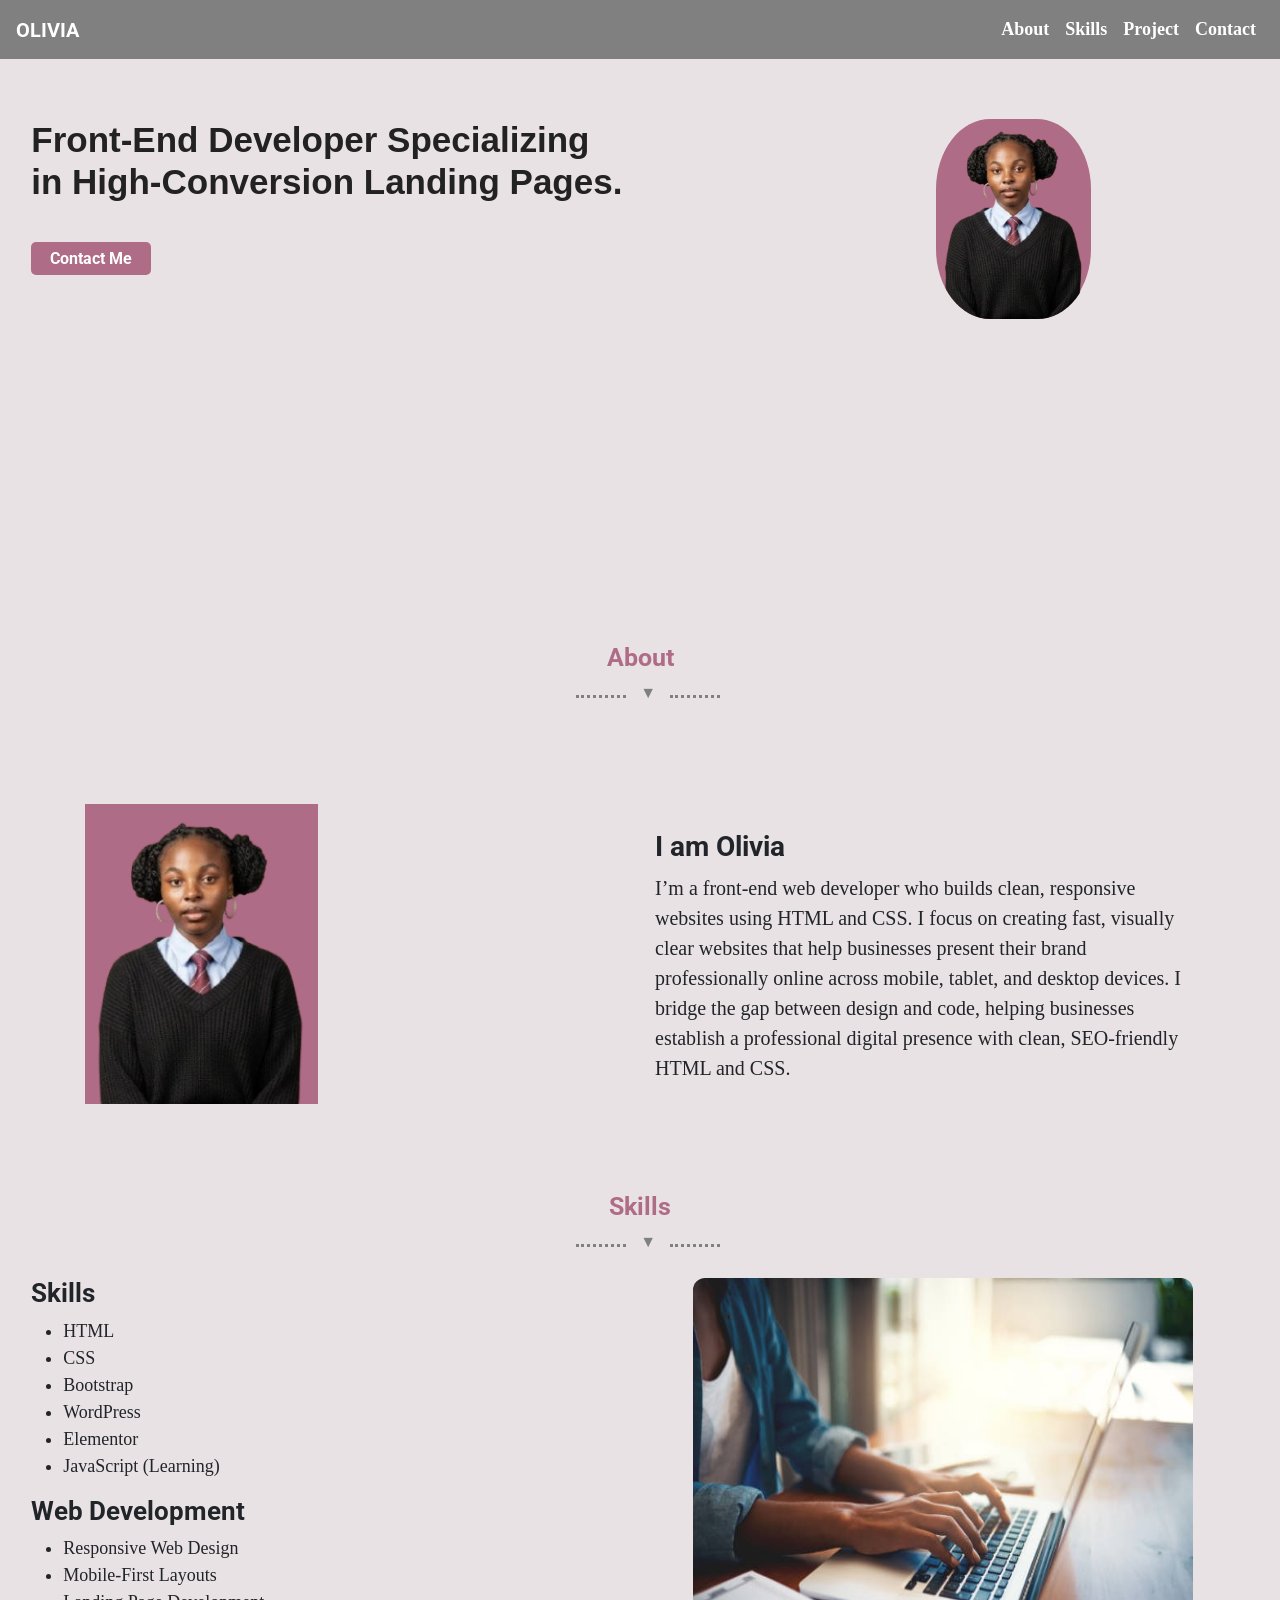
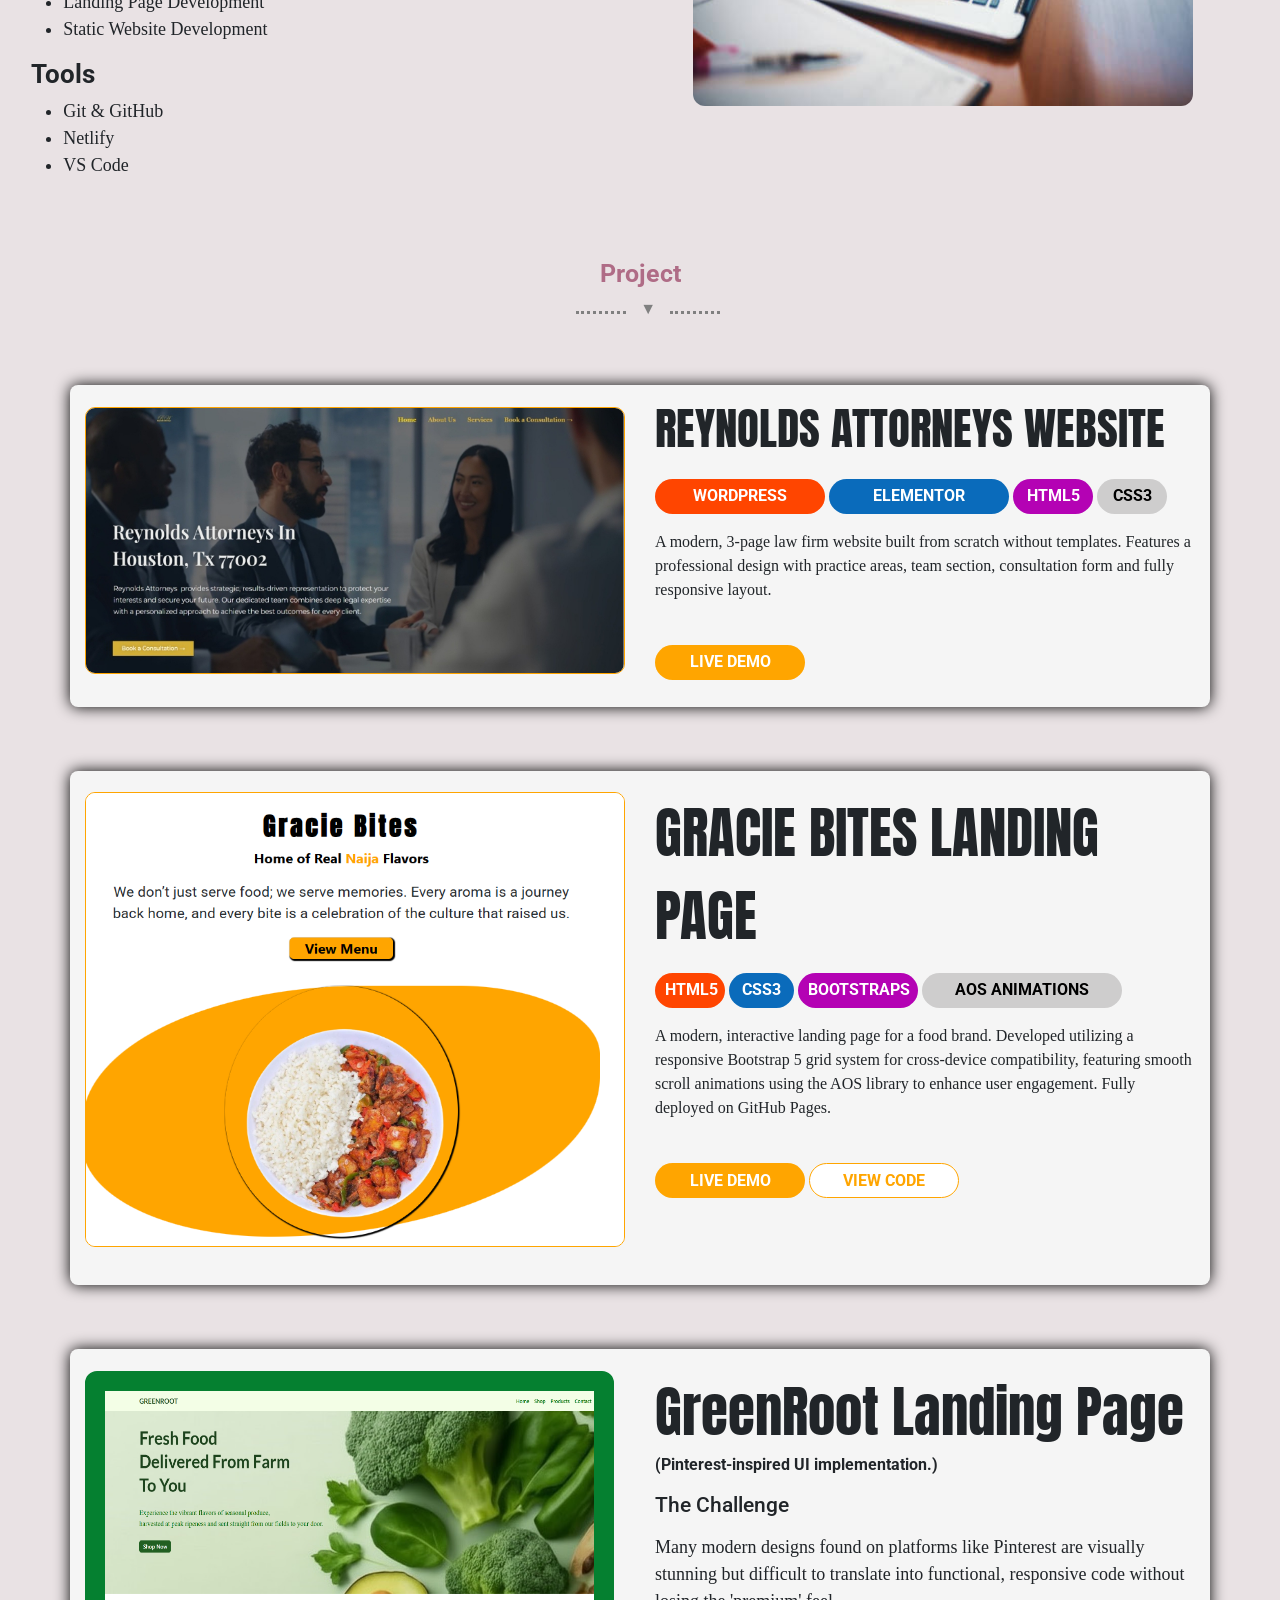
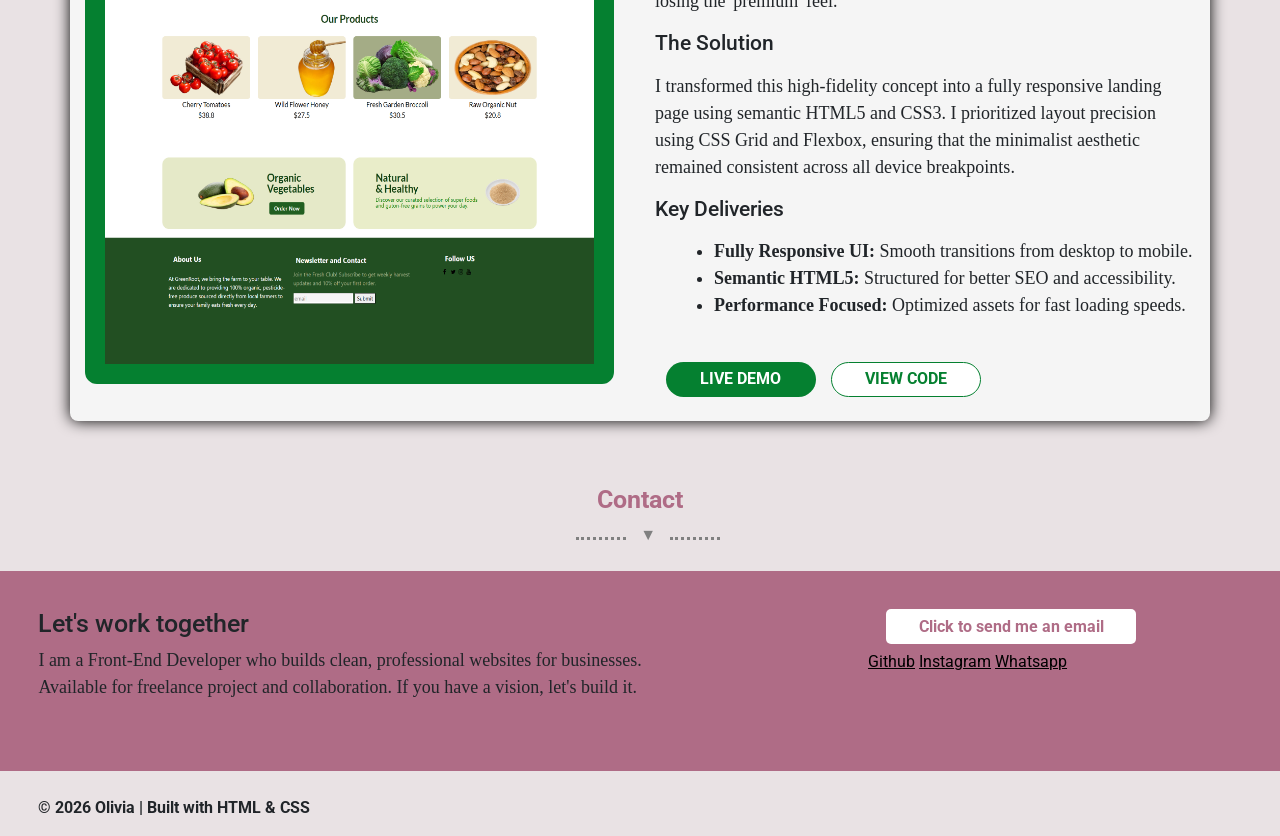
==== commit 04fbae3e: "initial commit" ====
--- a/index.html
+++ b/index.html
@@ -1,255 +1,255 @@
-<!DOCTYPE html>
-<html lang="en">
-<head>
-    <meta charset="UTF-8">
-    <meta name="viewport" content="width=device-width, initial-scale=1.0">
-    <link href="https://fonts.googleapis.com/css2?family=Archivo+Black&family=Bricolage+Grotesque:opsz,wght@12..96,200..800&display=swap" rel="stylesheet">
-    <link href="https://cdn.jsdelivr.net/npm/bootstrap@5.3.3/dist/css/bootstrap.min.css" rel="stylesheet">
-    <link href="https://fonts.googleapis.com/css2?family=Google+Sans:ital,opsz,wght@0,17..18,400..700;1,17..18,400..700&family=Roboto:ital,wght@0,100..900;1,100..900&display=swap" rel="stylesheet">
-    <link href="https://fonts.googleapis.com/css2?family=Roboto:ital,wght@0,100..900;1,100..900&display=swap" rel="stylesheet">
-    <link href="https://fonts.googleapis.com/css2?family=Roboto:ital,wght@0,100..900;1,100..900&display=swap" rel="stylesheet">
-    <link href="https://fonts.googleapis.com/css2?family=Archivo+Black&display=swap" rel="stylesheet">
-    <link rel="stylesheet" href="https://cdn.jsdelivr.net/npm/bootstrap@4.6.2/dist/css/bootstrap.min.css" integrity="sha384-xOolHFLEh07PJGoPkLv1IbcEPTNtaed2xpHsD9ESMhqIYd0nLMwNLD69Npy4HI+N" crossorigin="anonymous">
-    <link rel="stylesheet" href="https://cdnjs.cloudflare.com/ajax/libs/font-awesome/7.0.1/css/all.min.css">
-    <link href="https://fonts.googleapis.com/css2?family=Anton&display=swap" rel="stylesheet">
-    <link href="https://unpkg.com/aos@2.3.1/dist/aos.css" rel="stylesheet">
-   <link rel="icon" type="image/png" href="img/favicon.png">
-
-    <link rel="stylesheet" href="style.css">
-    
-    <title>Olivia James | Front-End Developer Portfolio</title>
-</head>
-<body>
-  
-  <nav id="mainNav" class="navbar navbar-expand-lg navbar-light fixed-top">
-      <a class="navbar-brand" href="#">OLIVIA</a>
-      <button class="navbar-toggler" type="button" data-bs-toggle="collapse" data-bs-target="#navbarSupport">
-          <span class="navbar-toggler-icon"></span>
-       </button>
-     <div class="collapse navbar-collapse" id="navbarSupport">    
-                  <ul class="navbar-nav ms-auto">
-                     <li class="nav-item">
-                          <a class="nav-link" href="#aboutme">About<span class="sr-only">(current)</span></a>
-                      </li>
-                      <li class="nav-item">
-                         <a class="nav-link" href="#my-skills">Skills<span class="sr-only">(current)</span></a>
-                       </li>
-                       <li class="nav-item">
-                           <a class="nav-link" href="#project">Project<span class="sr-only">(current)</span></a>
-                       </li>
-                      <li class="nav-item">
-                      <a class="nav-link" href="#contact">Contact<span class="sr-only">(current)</span></a>
-                      </li>
-                  </ul>
-             </div>
-          </div>
-       </div>
-  </nav>
-
-    <header class="hero">
-        <div class="row">
-           <div class="col-md-6 col-12 mb-4" data-aos="fade-right">
-                <h1 class="hero-title">Front-End Developer Specializing in High-Conversion Landing Pages.</h1>
-                <a href="mailto:oliviajames.dev@gmail.com"><button class="contact-me">Contact Me</button></a>
-           </div>
-
-            <div class="col-6 mb-4">
-                <img src="img/olivia-headshot.png" class="portfolio-img" data-aos="fade-left"> 
-            </div>
-        </div>
-    </header>
-
-    <main>
-      <section class="preview mb-4">
-          <h2 class="about" id="aboutme">About</h2>
-          <div class="divider"></div>
-          <div class="triangle">&#x25BC;</div>
-           <div class="divider-right"></div>
-       </section>
-       
-     <section class="container">
-         <div class="row" id="">
-           <div class="col-lg-6 col-12 mb-4">
-                <img src="img/olivia-headshot.png" class="img-portfoio" data-aos="fade-right">
-          </div>
-
-           <div class="col-lg-6 col-12 mb-4">
-               <div class="about-body" data-aos="fade-left">
-                  <p>
-                     <div class="about-header">I am Olivia</div>
-                     <span>I’m a front-end web developer who builds clean, responsive websites using HTML and CSS. I focus on creating fast, visually clear websites that help businesses present their brand professionally online across mobile, tablet, and desktop devices. I bridge the gap between design and code, helping businesses establish a professional digital presence with clean, SEO-friendly HTML and CSS.</span>
-                  </p>
-              </div>
-          </div>
-       </div> 
-     </section>
-
-      <section class="Skills mb-4">
-         <h2 class="about" id="my-skills">Skills</h2>
-         <div class="divider"></div>
-         <div class="triangle">&#x25BC;</div>
-         <div class="divider-right"></div>
-       </section>
-      
-      <div class="row" id="skill-body mb-4">
-         <div class="col-md-6 col-12">
-          <h3 class="language">Skills</h3>
-            <ul>
-                <li>HTML</li>
-                <li>CSS</li>
-                <li>Bootstrap</li>
-                <li>WordPress</li>
-                <li>Elementor</li>
-                <li>JavaScript (Learning)</li>
-          </ul>
-
-          <h3 class="language">Web Development</h3>
-          <ul>
-                <li>Responsive Web Design
-                <li>Mobile-First Layouts</li>
-                <li>Landing Page Development</li>
-              <li>Static Website Development</li>
-          </ul>
-
-           <h3 class="language">Tools</h3>
-              <ul>
-                  <li>Git & GitHub</li>
-                  <li>Netlify</li>
-                  <li>VS Code</li>
-              </ul>
-          </div>
-
-         <div class="col-md-6 col-12">
-              <div class="body-card">
-                 <img src="img/developer at work.jpg" class="body-img mb-4">
-              </div>
-          </div>  
-       </div>
-  
-       <section class="Skills mb-4">
-           <h2 class="about" id="my-skills">Project</h2>
-           <div class="divider"></div>
-           <div class="triangle">&#x25BC;</div>
-           <div class="divider-right"></div>
-       </section>
-
-        <section class="container" id="lawfirm-grid">
-         <div class="row">
-             <div class="col-md-6 col-12 mb-4">
-                 <div class="lawfirm-project">
-                     <img src="img/reynolds hero.jpeg" class="work-img" data-aos="fade-left">
-                 </div>
-              </div>
-              <div class="col-md-6 col-12"> 
-                   <div class="lawfirm-card" data-aos="fade-right">
-                       <div class="lawfirm-title">REYNOLDS ATTORNEYS WEBSITE</div>
-                        <span class="orange">WordPress</span>
-                        <span class="blue">Elementor</span>
-                        <span class="purple">HTML5</span>
-                        <span class="grey">CSS3</span>
-                        <p><div class="my-work-body">A modern, 3-page law firm website built from scratch without templates. Features a professional design with practice areas, team section, consultation form and fully responsive layout.</div></p>
-                       <a href="https://reynoldsattorneys.infinityfree.me/?i=1"><button class="live-demo">Live Demo</button></a> 
-                  </div>
-              </div>
-          </div>
-      </section>
-
-    
-      <section class="container" id="project-grid">
-         <div class="row">
-             <div class="col-md-6 col-12 mb-4">
-                 <div class="project-1">
-                     <img src="img/gracie bites landing page.png" class="work-img" data-aos="fade-left">
-                 </div>
-              </div>
-              <div class="col-md-6 col-12">
-                   <div class="my-work-card" data-aos="fade-right">
-                       <div class="work-title">GRACIE BITES LANDING PAGE</div>
-                        <span class="orange">HTML5</span>
-                        <span class="blue">CSS3</span>
-                        <span class="purple">BOOTSTRAPS</span>
-                        <span class="grey">AOS ANIMATIONS</span>
-                        <p><div class="my-work-body">A modern, interactive landing page for a food brand. Developed utilizing a responsive Bootstrap 5 grid system for cross-device compatibility, featuring smooth scroll animations using the AOS library to enhance user engagement. Fully deployed on GitHub Pages.</div></p>
-                       <a href="https://graciebites.netlify.app/"><button class="live-demo">live demo</button></a> 
-                       <a href="https://github.com/Ohlie-Dev/gracie-bites-restaurant-landing-page"><button class="view-code">view code</button></a>
-                  </div>
-              </div>
-          </div>
-      </section>
-
-     <div class="container" id="project-grid">
-         <article class="row">
-              <div class="col-lg-6 col-12 mb-4">
-                   <div class="project-1" data-aos="fade-right">
-                      <img src="img/GREENROOT PINTEREST INSPO.png" class="portfolio-imgg">
-                    </div>
-              </div>
-
-              <div class="col-lg-6 col-12 mb-4">
-                   <div class="portfolio-body" id="project" data-aos="fade-left">
-                        <div class="work-title">GreenRoot Landing Page</div>
-                        <strong>(Pinterest-inspired UI implementation.)</strong>
-                        <p><h3>the challenge</h3></p>
-                        <div class="challenge-body">Many modern designs found on platforms like Pinterest are visually stunning but difficult to translate into functional, responsive code without losing the 'premium' feel.</div>
-                        <p><h3>the solution</h3></p>
-                        <div class="challenge-body">I transformed this high-fidelity concept into a fully responsive landing page using semantic HTML5 and CSS3. I prioritized layout precision using CSS Grid and Flexbox, ensuring that the minimalist aesthetic remained consistent across all device breakpoints.</div>
-                        <p><h3>key deliveries</h3></p>
-                      <ul>
-                          <li><span>Fully Responsive UI:</span> Smooth transitions from desktop to mobile.</li>
-                          <li><span>Semantic HTML5:</span> Structured for better SEO and accessibility.</li>
-                          <li><span>Performance Focused:</span> Optimized assets for fast loading speeds.</li>
-                      </ul>
-                       <a href="https://greenrootorganic.netlify.app/"><button class="live">live demo</button></a>
-                       <a href="https://github.com/Ohlie-Dev/greenroot-organic-landing-page">
-                        <button class="view">view code</button></a>             
-                  </div>      
-              </div>
-         </article> 
-      </div>
-
-      <section class="con-tact mb-4">
-           <h2 class="about" id="my-skills">Contact</h2>
-           <div class="divider"></div>
-           <div class="triangle">&#x25BC;</div>
-           <div class="divider-right"></div>
-       </section>
-
-        <section class="contact-body" id="contact">
-            <div class="row">
-               <div class="col-md-6 col-12">
-                  <h4>Let's work together</h4>
-                 <div class="body">I am a Front-End Developer who builds clean, professional websites for businesses. Available for freelance project and collaboration. If you have a vision, let's build it. </div>
-               </div>
-        
-               <div class="col-md-6 col-12">
-                   <a href="mailto:oliviajames.dev@gmail.com"><button>Click to send me an email</button></a>
-                   <p class="icon-name">
-                   <a class="git" href="https://github.com/ohlie-dev" target="_blank">
-                   <i class="fa-brands fa-github"></i>Github</a>
-                   <a href="https://www.instagram.com/ohlie_dev_?igsh=dDdscTdhOGcwMmlw" target="_blank"><i class="fa-brands fa-instagram"></i>Instagram</a>
-                   <a href="https://wa.me/+2348108931835" target="_blank">
-                   <i class="fa-brands fa-whatsapp"></i>Whatsapp</a>
-                   </p>
-              </div>
-           </div>
-       </section>
-
-    </main>
-
-    <footer>
-         <p>&#169; 2026 Olivia | Built with HTML & CSS</p>
-          <img src="" class="footer-img">
-      </footer>
-
-    <script src="https://unpkg.com/aos@2.3.1/dist/aos.js"></script>
-        <script>
-         AOS.init({
-         duration: 1000,
-         once: true, 
-          });
-        </script>
-
-     <script src="https://cdn.jsdelivr.net/npm/bootstrap@5.3.3/dist/js/bootstrap.bundle.min.js"></script>
-</body>
-</html>
-
+<!DOCTYPE html>
+<html lang="en">
+<head>
+    <meta charset="UTF-8">
+    <meta name="viewport" content="width=device-width, initial-scale=1.0">
+    <link href="https://fonts.googleapis.com/css2?family=Archivo+Black&family=Bricolage+Grotesque:opsz,wght@12..96,200..800&display=swap" rel="stylesheet">
+    <link href="https://cdn.jsdelivr.net/npm/bootstrap@5.3.3/dist/css/bootstrap.min.css" rel="stylesheet">
+    <link href="https://fonts.googleapis.com/css2?family=Google+Sans:ital,opsz,wght@0,17..18,400..700;1,17..18,400..700&family=Roboto:ital,wght@0,100..900;1,100..900&display=swap" rel="stylesheet">
+    <link href="https://fonts.googleapis.com/css2?family=Roboto:ital,wght@0,100..900;1,100..900&display=swap" rel="stylesheet">
+    <link href="https://fonts.googleapis.com/css2?family=Roboto:ital,wght@0,100..900;1,100..900&display=swap" rel="stylesheet">
+    <link href="https://fonts.googleapis.com/css2?family=Archivo+Black&display=swap" rel="stylesheet">
+    <link rel="stylesheet" href="https://cdn.jsdelivr.net/npm/bootstrap@4.6.2/dist/css/bootstrap.min.css" integrity="sha384-xOolHFLEh07PJGoPkLv1IbcEPTNtaed2xpHsD9ESMhqIYd0nLMwNLD69Npy4HI+N" crossorigin="anonymous">
+    <link rel="stylesheet" href="https://cdnjs.cloudflare.com/ajax/libs/font-awesome/7.0.1/css/all.min.css">
+    <link href="https://fonts.googleapis.com/css2?family=Anton&display=swap" rel="stylesheet">
+    <link href="https://unpkg.com/aos@2.3.1/dist/aos.css" rel="stylesheet">
+   <link rel="icon" type="image/png" href="img/favicon.png">
+
+    <link rel="stylesheet" href="style.css">
+    
+    <title>Olivia James | Front-End Developer Portfolio</title>
+</head>
+<body>
+  
+  <nav id="mainNav" class="navbar navbar-expand-lg navbar-light fixed-top">
+      <a class="navbar-brand" href="#">OLIVIA</a>
+      <button class="navbar-toggler" type="button" data-bs-toggle="collapse" data-bs-target="#navbarSupport">
+          <span class="navbar-toggler-icon"></span>
+       </button>
+     <div class="collapse navbar-collapse" id="navbarSupport">    
+                  <ul class="navbar-nav ms-auto">
+                     <li class="nav-item">
+                          <a class="nav-link" href="#aboutme">About<span class="sr-only">(current)</span></a>
+                      </li>
+                      <li class="nav-item">
+                         <a class="nav-link" href="#my-skills">Skills<span class="sr-only">(current)</span></a>
+                       </li>
+                       <li class="nav-item">
+                           <a class="nav-link" href="#project">Project<span class="sr-only">(current)</span></a>
+                       </li>
+                      <li class="nav-item">
+                      <a class="nav-link" href="#contact">Contact<span class="sr-only">(current)</span></a>
+                      </li>
+                  </ul>
+             </div>
+          </div>
+       </div>
+  </nav>
+
+    <header class="hero">
+        <div class="row">
+           <div class="col-md-6 col-12 mb-4" data-aos="fade-right">
+                <h1 class="hero-title">Front-End Developer Specializing in High-Conversion Landing Pages.</h1>
+                <a href="mailto:oliviajames.dev@gmail.com"><button class="contact-me">Contact Me</button></a>
+           </div>
+
+            <div class="col-6 mb-4">
+                <img src="img/olivia-headshot.png" class="portfolio-img" data-aos="fade-left"> 
+            </div>
+        </div>
+    </header>
+
+    <main>
+      <section class="preview mb-4">
+          <h2 class="about" id="aboutme">About</h2>
+          <div class="divider"></div>
+          <div class="triangle">&#x25BC;</div>
+           <div class="divider-right"></div>
+       </section>
+       
+     <section class="container">
+         <div class="row" id="">
+           <div class="col-lg-6 col-12 mb-4">
+                <img src="img/olivia-headshot.png" class="img-portfoio" data-aos="fade-right">
+          </div>
+
+           <div class="col-lg-6 col-12 mb-4">
+               <div class="about-body" data-aos="fade-left">
+                  <p>
+                     <div class="about-header">I am Olivia</div>
+                     <span>I’m a front-end web developer who builds clean, responsive websites using HTML and CSS. I focus on creating fast, visually clear websites that help businesses present their brand professionally online across mobile, tablet, and desktop devices. I bridge the gap between design and code, helping businesses establish a professional digital presence with clean, SEO-friendly HTML and CSS.</span>
+                  </p>
+              </div>
+          </div>
+       </div> 
+     </section>
+
+      <section class="Skills mb-4">
+         <h2 class="about" id="my-skills">Skills</h2>
+         <div class="divider"></div>
+         <div class="triangle">&#x25BC;</div>
+         <div class="divider-right"></div>
+       </section>
+      
+      <div class="row" id="skill-body mb-4">
+         <div class="col-md-6 col-12">
+          <h3 class="language">Skills</h3>
+            <ul>
+                <li>HTML</li>
+                <li>CSS</li>
+                <li>Bootstrap</li>
+                <li>WordPress</li>
+                <li>Elementor</li>
+                <li>JavaScript (Learning)</li>
+          </ul>
+
+          <h3 class="language">Web Development</h3>
+          <ul>
+                <li>Responsive Web Design
+                <li>Mobile-First Layouts</li>
+                <li>Landing Page Development</li>
+              <li>Static Website Development</li>
+          </ul>
+
+           <h3 class="language">Tools</h3>
+              <ul>
+                  <li>Git & GitHub</li>
+                  <li>Netlify</li>
+                  <li>VS Code</li>
+              </ul>
+          </div>
+
+         <div class="col-md-6 col-12">
+              <div class="body-card">
+                 <img src="img/developer at work.jpg" class="body-img mb-4">
+              </div>
+          </div>  
+       </div>
+  
+       <section class="Skills mb-4">
+           <h2 class="about" id="my-skills">Project</h2>
+           <div class="divider"></div>
+           <div class="triangle">&#x25BC;</div>
+           <div class="divider-right"></div>
+       </section>
+
+        <section class="container" id="lawfirm-grid">
+         <div class="row">
+             <div class="col-md-6 col-12 mb-4">
+                 <div class="lawfirm-project">
+                     <img src="img/reynolds hero.jpeg" class="work-img" data-aos="fade-left">
+                 </div>
+              </div>
+              <div class="col-md-6 col-12"> 
+                   <div class="lawfirm-card" data-aos="fade-right">
+                       <div class="lawfirm-title">REYNOLDS ATTORNEYS WEBSITE</div>
+                        <span class="orange">WordPress</span>
+                        <span class="blue">Elementor</span>
+                        <span class="purple">HTML5</span>
+                        <span class="grey">CSS3</span>
+                        <p><div class="my-work-body">A modern, 3-page law firm website built from scratch without templates. Features a professional design with practice areas, team section, consultation form and fully responsive layout.</div></p>
+                       <a href="https://reynoldsattorneys.infinityfree.me/?i=1"><button class="live-demo">Live Demo</button></a> 
+                  </div>
+              </div>
+          </div>
+      </section>
+
+    
+      <section class="container" id="project-grid">
+         <div class="row">
+             <div class="col-md-6 col-12 mb-4">
+                 <div class="project-1">
+                     <img src="img/gracie bites landing page.png" class="work-img" data-aos="fade-left">
+                 </div>
+              </div>
+              <div class="col-md-6 col-12">
+                   <div class="my-work-card" data-aos="fade-right">
+                       <div class="work-title">GRACIE BITES LANDING PAGE</div>
+                        <span class="orange">HTML5</span>
+                        <span class="blue">CSS3</span>
+                        <span class="purple">BOOTSTRAPS</span>
+                        <span class="grey">AOS ANIMATIONS</span>
+                        <p><div class="my-work-body">A modern, interactive landing page for a food brand. Developed utilizing a responsive Bootstrap 5 grid system for cross-device compatibility, featuring smooth scroll animations using the AOS library to enhance user engagement. Fully deployed on GitHub Pages.</div></p>
+                       <a href="https://graciebites.netlify.app/"><button class="live-demo">live demo</button></a> 
+                       <a href="https://github.com/Ohlie-Dev/gracie-bites-restaurant-landing-page"><button class="view-code">view code</button></a>
+                  </div>
+              </div>
+          </div>
+      </section>
+
+     <div class="container" id="project-grid">
+         <article class="row">
+              <div class="col-lg-6 col-12 mb-4">
+                   <div class="project-1" data-aos="fade-right">
+                      <img src="img/GREENROOT PINTEREST INSPO.png" class="portfolio-imgg">
+                    </div>
+              </div>
+
+              <div class="col-lg-6 col-12 mb-4">
+                   <div class="portfolio-body" id="project" data-aos="fade-left">
+                        <div class="work-title">GreenRoot Landing Page</div>
+                        <strong>(Pinterest-inspired UI implementation.)</strong>
+                        <p><h3>the challenge</h3></p>
+                        <div class="challenge-body">Many modern designs found on platforms like Pinterest are visually stunning but difficult to translate into functional, responsive code without losing the 'premium' feel.</div>
+                        <p><h3>the solution</h3></p>
+                        <div class="challenge-body">I transformed this high-fidelity concept into a fully responsive landing page using semantic HTML5 and CSS3. I prioritized layout precision using CSS Grid and Flexbox, ensuring that the minimalist aesthetic remained consistent across all device breakpoints.</div>
+                        <p><h3>key deliveries</h3></p>
+                      <ul>
+                          <li><span>Fully Responsive UI:</span> Smooth transitions from desktop to mobile.</li>
+                          <li><span>Semantic HTML5:</span> Structured for better SEO and accessibility.</li>
+                          <li><span>Performance Focused:</span> Optimized assets for fast loading speeds.</li>
+                      </ul>
+                       <a href="https://greenrootorganic.netlify.app/"><button class="live">live demo</button></a>
+                       <a href="https://github.com/Ohlie-Dev/greenroot-organic-landing-page">
+                        <button class="view">view code</button></a>             
+                  </div>      
+              </div>
+         </article> 
+      </div>
+
+      <section class="con-tact mb-4">
+           <h2 class="about" id="my-skills">Contact</h2>
+           <div class="divider"></div>
+           <div class="triangle">&#x25BC;</div>
+           <div class="divider-right"></div>
+       </section>
+
+        <section class="contact-body" id="contact">
+            <div class="row">
+               <div class="col-md-6 col-12">
+                  <h4>Let's work together</h4>
+                 <div class="body">I am a Front-End Developer who builds clean, professional websites for businesses. Available for freelance project and collaboration. If you have a vision, let's build it. </div>
+               </div>
+        
+               <div class="col-md-6 col-12">
+                   <a href="mailto:oliviajames.dev@gmail.com"><button>Click to send me an email</button></a>
+                   <p class="icon-name">
+                   <a class="git" href="https://github.com/ohlie-dev" target="_blank">
+                   <i class="fa-brands fa-github"></i>Github</a>
+                   <a href="https://www.instagram.com/ohlie_dev_?igsh=dDdscTdhOGcwMmlw" target="_blank"><i class="fa-brands fa-instagram"></i>Instagram</a>
+                   <a href="https://wa.me/+2348108931835" target="_blank">
+                   <i class="fa-brands fa-whatsapp"></i>Whatsapp</a>
+                   </p>
+              </div>
+           </div>
+       </section>
+
+    </main>
+
+    <footer>
+         <p>&#169; 2026 Olivia | Built with HTML & CSS</p>
+          <img src="" class="footer-img">
+      </footer>
+
+    <script src="https://unpkg.com/aos@2.3.1/dist/aos.js"></script>
+        <script>
+         AOS.init({
+         duration: 1000,
+         once: true, 
+          });
+        </script>
+
+     <script src="https://cdn.jsdelivr.net/npm/bootstrap@5.3.3/dist/js/bootstrap.bundle.min.js"></script>
+</body>
+</html>
+
--- a/style.css
+++ b/style.css
@@ -1,669 +1,669 @@
-body {
-    background-color: #e9e2e4;
-}
-
-html, body {
-    overflow-x: hidden;
-    width: 100%;
-}
-
-nav {
-    background-color: gray;
-} 
-
-#mainNav .nav-link {
-    font-weight: bolder;
-    color: white;
-    
-}
-
-#mainNav .navbar-brand {
-    font-weight: bolder;
-    color: white;
-}
-
-
-#mainNav .nav-link:hover {
-    color: #af6c86;
-    
-}
-
-.hero {
-   min-height: 70svh; 
-    background-image: no-repeat;
-    background-position: center;
-  background-size: 100% 100%;
-  background-size: cover;
-
-}
-
-.hero-title {
-    font-size: 35px;
-    color: rgb(35, 34, 34);
-    font-family: "Google Sans", sans-serif;
-    padding-top: 19%;
-    margin-left: 5%;
-    font-weight: 700;
-}
-
-.hero-title span {
-color: #af6c86;
-}
-
-.contact-me {
-  background-color: #af6c86;  
-  height: 33px;
-  width: 120px;
-  font-weight: bolder;
-  color: white;
-  border-radius: 5px;
-  margin-left: 5%;
-  margin-top: 5%;
-  border: none;
-}
-
-.contact-me:hover {
-    background-color: white;
-    color: #af6c86;
- 
-}
-
-.portfolio-img {
-    margin-top: 19%;
-    background-color: #af6c86;
-    border-radius: 35%;
-    height: 200px;
-    margin-left: 45%;
-}
-
-.about {
-    font-family: "Roboto", sans-serif;
-    font-size: 25px;
-    font-weight: 700;
-    margin-top: 1%;
-    text-align: center;
-    color: #af6c86;
-   
-}
-
-.about-body span {
-    font-family: 'Times New Roman', Times, serif;
-    font-size: 20px;
-}
-
-.divider {
-    display: flex;
-    border-bottom: dotted gray;
-    width: 50px;
- display: inline-block;
-    color: aqua;
-  margin-left: 45%;
-}
-
-.triangle {
-   display: inline-block;
-   margin-left: 0.8%;
-   color: gray;
- 
-}
-
-.divider-right {
-    display: flex;
-    border-bottom: dotted grey;
-    width: 50px;
-    margin-left: 0.8%;
-    display: inline-block;
-    
-}
-
-.about-body {
-    margin-top: 2%;
-    line-break: 20px;
-    
-}
-
-p span {
-    display: block;
-}
-
-.about-header {
-    font-size: 28px;
-    font-weight: bolder;
-    margin-top: 18%;
-    margin-bottom: 1%;
-}
-
-.img-portfoio {
-    background-color: #af6c86;
-    margin-top: 14%;
-    height: 300px;
-    
-}
-
-.language {
-    font-family: "Roboto", sans-serif;
-    font-size: 26px;
-    font-weight: bolder;
-    margin-left: 5%;
-
-}
-.body-card {
-   height: 90%;
-    border-radius: 12px;
-    width: 80%;
-    margin-left: 6%;
-}
-.body-img {
-   height: 92%;
-    width: 100%;
-    border-radius: 12px;
-}
-
-ul {
-    margin-left: 5%;
-}
-
-.Skills {
-    margin-top: 5%;
-    align-items: center;
-    justify-content: center;
-}
-
-#skill-body {
- margin-top: 10%;
-}
-
-
-#lawfirm-grid {
-  height: 100%;
-   width: 100%;
-    border-radius: 8px;
-    background-color: whitesmoke;
-   box-shadow: 0 0 15px black;
-   margin-top: 5%;
-    margin-bottom: 5%;
-}
-
-.lawfirm-project {
-    height: 100%;
-    width: 100%;
-   padding-top: 4%;
-}
-
-
-.lawfirm-card span {
-    display: inline-block;
-  text-align: center;
-  align-items: center;
-  justify-content: center;
-  margin-top: 3%;
-  border-radius: 20px;
-  border: none;
-  height: 35px;
-  font-weight: bold;
-  text-transform: uppercase;
-}
-
-.lawfirm-title {
-    font-family: "anton", sans-serif;
-    font-size: 45px;
-    padding-top: 10px;
-
-}
-
-.lawfirm-card .orange {
-    background-color: orangered;
-    text-align: center;
-  align-items: center;
-  justify-content: center;
-    color: white;
-    font-weight: bold;
-    width: 170px;
-    padding: 5px 10px;
-   
-}
-
-.lawfirm-card .blue {
-    background-color: rgb(10, 107, 187);
-    color: white;
-    font-weight: bold;
-    width: 180px;
-      padding: 5px 10px;
-}
-
-.lawfirm-card .purple {
-    background-color: rgb(180, 2, 180);
-    color: white;
-    width: 80px;
-      padding: 5px 10px;
-}
-
-.lawfirm-card .grey {
-    background-color: rgb(206, 205, 205);
-    color: rgb(0, 0, 0);
-    width: 70px;
-      padding: 5px 10px;
-}
-
-.lawfirm-card button {
-    font-weight: bold;
-    text-transform: uppercase;
-    border-radius: 20px;
-    text-align: center;
-    height: 35px;
-    width: 150px;
-    margin-top: 5%;
-    margin-bottom: 5%;
-}
-
-.my-work-card button {
-    font-weight: bold;
-    text-transform: uppercase;
-    border-radius: 20px;
-    text-align: center;
-    height: 35px;
-    width: 150px;
-    margin-top: 5%;
-    margin-bottom: 5%;
-}
-
-#project-grid {
-  height: 100%;
-   width: 100%;
-    border-radius: 8px;
-    background-color: whitesmoke;
-   box-shadow: 0 0 15px black;
-   margin-top: 5%;
-    margin-bottom: 5%;
-}
-
-.project-1 {
-    height: 100%;
-    width: 100%;
-   padding-top: 4%;
-}
-
-.work-img {
-    height: 97%;
-    width: 100%;
-    border-radius: 10px;
-    border: 1px solid orange;
-}
-.my-work-card {
-    min-height: 100%;
-    min-width: 100%;
-   padding-top: 4%;
-}
-
-.work-title {
-    font-family: "anton", sans-serif;
-    font-size: 55px;
-}
-
-.my-work-card span {
-    display: inline-block;
-  text-align: center;
-  margin-top: 3%;
-  border-radius: 20px;
-  border: none;
-  height: 35px;
-  font-weight: bold;
-  text-transform: uppercase;
-}
-
-.my-work-card .orange {
-    background-color: orangered;
-    color: white;
-    font-weight: bold;
-    width: 70px;
-    padding: 5px 10px;
-   
-}
-
-.my-work-card .blue {
-    background-color: rgb(10, 107, 187);
-    color: white;
-    font-weight: bold;
-    width: 65px;
-    padding: 5px 10px;
-}
-
-.my-work-card .purple {
-    background-color: rgb(180, 2, 180);
-    color: white;
-    width: 120px;
-    padding: 5px 10px;
-}
-
-.my-work-card .grey {
-    background-color: rgb(206, 205, 205);
-    color: rgb(0, 0, 0);
-    width: 200px;
-    padding: 5px 10px;
-}
-
-.my-work-body {
-    font-family: 'Times New Roman', Times, serif;
-}
-.my-work-card button {
-    font-weight: bold;
-    text-transform: uppercase;
-    border-radius: 20px;
-    text-align: center;
-    height: 35px;
-    width: 150px;
-    margin-top: 5%;
-    margin-bottom: 5%;
-}
-
-.live-demo {
-    background-color: orange;
-    color: white;
-    border: none;
-}
-
-.view-code {
-border: 1px solid orange;
-color:  orange;
-background-color: white;
-
-}
-
-.live-demo:hover {
-    border: 1px solid orange;
-  color:  orange;
-   background-color: white;
-}
-
-.view-code:hover {
-    background-color: orange;
-    color: white;
-    border: none;
-}
-
-.portfolio-body {
-    height: 100%;
-    width: 100%;
-   padding-top: 4%;
-}
-
-
-.portfolio-imgg {
-   height: 98%;
-   width: 98%;
-    border: 20px solid #058030;
-    border-radius: 12px;
-    
-}
-
-.strong {
-    font-size: 20PX;
-    font-family: "Roboto", sans-serif;
-}
-
-.portfolio-body h3 {
-    font-size: 21PX;
-    font-family: "Roboto", sans-serif;
-    text-transform: capitalize;
-}
-
-
-.challenge-body {
-    font-family: 'Times New Roman', Times, serif;
-    font-size: 18px;
-    
-}
-
-ul {
-    font-family: 'Times New Roman', Times, serif;
-    font-size: 18px;
-}
-
-ul span {
-    font-family: 'Times New Roman', Times, serif;
-    font-size: 18px;
-    font-weight: bold;
-
-}
-
-.portfolio-body button {
-    font-weight: bold;
-    text-transform: uppercase;
-    border-radius: 20px;
-    text-align: center;
-    height: 35px;
-    width: 150px;
-    margin-top: 5%;
-    margin-left: 2%;
-}
-
-.live {
-    background-color: #058030;
-    color: white;
-    border: none;
-    
-}
-
-.view {
-border: 1px solid #058030;
-color:  #058030;
-background-color: white;
-
-}
-
-.live:hover {
-  border: 1px solid #058030;
-color:  #058030;
-background-color: white;  
-}
-
-.view:hover {
-  background-color: #058030;
-    color: white;
-    border: none;  
-}
-
-
-.contact-body {
-    background-color: #af6c86;
-    min-height: 200px;
-}
-
-.contact-body {
-    padding-top: 3%;
-    padding-left: 3%;
-}
-
-.contact-body .body {
-    font-family: 'Times New Roman', Times, serif;
-    font-size: 18px;
-}
-
-.contact-body h4 {
-    font-family: "Roboto", sans-serif;
-    font-size: 25px;
-    
-}
-
-.contact-body button {
- background-color: white;  
-  height: 35px;
-  width: 250px;
-  font-weight: bolder;
-  color: #af6c86;
-  border-radius: 5px;
-  margin-left: 35%;
-  border: none;
-  margin-bottom: 1%;
-}
-
-.contact-body button:hover {
-    background-color: white; 
-    color: black;
-}
-
-  
-.fa-brands {
-    min-height: 30px;
-    min-width: 30px;
-    border-radius: 50%;
-    color: #000000;
-    padding-top: 6px;
-  
-
-}
-
-.fa-brands:hover {
-    color: #e2c3cf;
-}
-
-.git {
-  margin-left: 32%; 
-}
-.icon-name a {
-   color: black;
-   text-decoration: underline black;
-}
-
-.icon-name a:hover {
-   color: #e2c3cf;
-   text-decoration: underline #e2c3cf;
-}
-
-.urgent {
-    font-family: "Roboto", sans-serif;
-    font-weight: bold;
-    text-align: center;
-
-}
-
-footer {
-    display: flex;
-    justify-content: space-between;
-    flex-direction: row;
-    margin-left: 3%;
-}
-
-footer p {
-    margin-top: 2%;
-    font-weight: bold;
-}
-
-.footer-img {
-    min-height: 20px;
-    margin-top: 2%;
-}
-
- @media (max-width: 768px)  {
-.hero-title {
-    font-size: 25px;
-    margin-top: 4%;
-}
-
-    .menu-toggle.active .hamburger {
-        display: none; 
-    }
-    .menu-toggle.active .cancel {
-        display: block; 
-    }
-  
-    .divider {
-        margin-left: 5%;
-    }
-    .triangle {
-        margin-left: 5%;
-    }
-    
-    .divider-right {
-     margin-left: 5%;
-    }
-
-    .about {
-       text-align: start;
-       margin-left: 5%;
-    }
-
-    .language {
-    font-size: 15px;
-    font-weight: bold;
-    margin-left: 5%;
-}
-
-ul {
-    font-family: 'Times New Roman', Times, serif;
-    font-size: 15px;
-}
-
-.about-body span {
-    font-size: 15px;
-}
-
-.work-title {
-    font-size: 30px;
-}
-
-#project-grid {
-   margin-top: 5%;
-    margin-bottom: 15%;
-}
-
-.portfolio-body {
-    max-height: 100%;
-    max-width: 100%;
-   padding-top: 4%;
-}
-
-
-.portfolio-imgg {
-   max-height: 98%;
-   max-width: 98%;
-    border: 20px solid #058030;
-    border-radius: 12px;
-    
-}
-
-
-.challenge-body {
-    font-size: 14px;
-    margin-left: 2.5%;
-    
-}
-.contact-body {
-    background-color: #af6c86;
-   min-height: 350px; 
-    width: auto;
-   padding-top: 3%;
-    padding-left: 3%;
-}
-
-.contact-body .body {
-    font-size: 14px;
-    margin-left: 2%;
-}
-
-.contact-body h1 {
-    font-family: "Roboto", sans-serif;
-    font-size: 20px;
-}
-
-.contact-body button {
-    margin-top: 10%;
-    margin-bottom: 5%;
-    margin-left: 0%;
-}
-
-.portfolio-img {
-    margin-left: 2%;
-}
-
-.footer p {
-    margin-top: 3%;
-    font-weight: bold;
-    font-size: 10px;
-    font-weight: 100;
-}
-.git {
-    margin-left: 0%;
-}
-} 
-
+body {
+    background-color: #e9e2e4;
+}
+
+html, body {
+    overflow-x: hidden;
+    width: 100%;
+}
+
+nav {
+    background-color: gray;
+} 
+
+#mainNav .nav-link {
+    font-weight: bolder;
+    color: white;
+    
+}
+
+#mainNav .navbar-brand {
+    font-weight: bolder;
+    color: white;
+}
+
+
+#mainNav .nav-link:hover {
+    color: #af6c86;
+    
+}
+
+.hero {
+   min-height: 70svh; 
+    background-image: no-repeat;
+    background-position: center;
+  background-size: 100% 100%;
+  background-size: cover;
+
+}
+
+.hero-title {
+    font-size: 35px;
+    color: rgb(35, 34, 34);
+    font-family: "Google Sans", sans-serif;
+    padding-top: 19%;
+    margin-left: 5%;
+    font-weight: 700;
+}
+
+.hero-title span {
+color: #af6c86;
+}
+
+.contact-me {
+  background-color: #af6c86;  
+  height: 33px;
+  width: 120px;
+  font-weight: bolder;
+  color: white;
+  border-radius: 5px;
+  margin-left: 5%;
+  margin-top: 5%;
+  border: none;
+}
+
+.contact-me:hover {
+    background-color: white;
+    color: #af6c86;
+ 
+}
+
+.portfolio-img {
+    margin-top: 19%;
+    background-color: #af6c86;
+    border-radius: 35%;
+    height: 200px;
+    margin-left: 45%;
+}
+
+.about {
+    font-family: "Roboto", sans-serif;
+    font-size: 25px;
+    font-weight: 700;
+    margin-top: 1%;
+    text-align: center;
+    color: #af6c86;
+   
+}
+
+.about-body span {
+    font-family: 'Times New Roman', Times, serif;
+    font-size: 20px;
+}
+
+.divider {
+    display: flex;
+    border-bottom: dotted gray;
+    width: 50px;
+ display: inline-block;
+    color: aqua;
+  margin-left: 45%;
+}
+
+.triangle {
+   display: inline-block;
+   margin-left: 0.8%;
+   color: gray;
+ 
+}
+
+.divider-right {
+    display: flex;
+    border-bottom: dotted grey;
+    width: 50px;
+    margin-left: 0.8%;
+    display: inline-block;
+    
+}
+
+.about-body {
+    margin-top: 2%;
+    line-break: 20px;
+    
+}
+
+p span {
+    display: block;
+}
+
+.about-header {
+    font-size: 28px;
+    font-weight: bolder;
+    margin-top: 18%;
+    margin-bottom: 1%;
+}
+
+.img-portfoio {
+    background-color: #af6c86;
+    margin-top: 14%;
+    height: 300px;
+    
+}
+
+.language {
+    font-family: "Roboto", sans-serif;
+    font-size: 26px;
+    font-weight: bolder;
+    margin-left: 5%;
+
+}
+.body-card {
+   height: 90%;
+    border-radius: 12px;
+    width: 80%;
+    margin-left: 6%;
+}
+.body-img {
+   height: 92%;
+    width: 100%;
+    border-radius: 12px;
+}
+
+ul {
+    margin-left: 5%;
+}
+
+.Skills {
+    margin-top: 5%;
+    align-items: center;
+    justify-content: center;
+}
+
+#skill-body {
+ margin-top: 10%;
+}
+
+
+#lawfirm-grid {
+  height: 100%;
+   width: 100%;
+    border-radius: 8px;
+    background-color: whitesmoke;
+   box-shadow: 0 0 15px black;
+   margin-top: 5%;
+    margin-bottom: 5%;
+}
+
+.lawfirm-project {
+    height: 100%;
+    width: 100%;
+   padding-top: 4%;
+}
+
+
+.lawfirm-card span {
+    display: inline-block;
+  text-align: center;
+  align-items: center;
+  justify-content: center;
+  margin-top: 3%;
+  border-radius: 20px;
+  border: none;
+  height: 35px;
+  font-weight: bold;
+  text-transform: uppercase;
+}
+
+.lawfirm-title {
+    font-family: "anton", sans-serif;
+    font-size: 45px;
+    padding-top: 10px;
+
+}
+
+.lawfirm-card .orange {
+    background-color: orangered;
+    text-align: center;
+  align-items: center;
+  justify-content: center;
+    color: white;
+    font-weight: bold;
+    width: 170px;
+    padding: 5px 10px;
+   
+}
+
+.lawfirm-card .blue {
+    background-color: rgb(10, 107, 187);
+    color: white;
+    font-weight: bold;
+    width: 180px;
+      padding: 5px 10px;
+}
+
+.lawfirm-card .purple {
+    background-color: rgb(180, 2, 180);
+    color: white;
+    width: 80px;
+      padding: 5px 10px;
+}
+
+.lawfirm-card .grey {
+    background-color: rgb(206, 205, 205);
+    color: rgb(0, 0, 0);
+    width: 70px;
+      padding: 5px 10px;
+}
+
+.lawfirm-card button {
+    font-weight: bold;
+    text-transform: uppercase;
+    border-radius: 20px;
+    text-align: center;
+    height: 35px;
+    width: 150px;
+    margin-top: 5%;
+    margin-bottom: 5%;
+}
+
+.my-work-card button {
+    font-weight: bold;
+    text-transform: uppercase;
+    border-radius: 20px;
+    text-align: center;
+    height: 35px;
+    width: 150px;
+    margin-top: 5%;
+    margin-bottom: 5%;
+}
+
+#project-grid {
+  height: 100%;
+   width: 100%;
+    border-radius: 8px;
+    background-color: whitesmoke;
+   box-shadow: 0 0 15px black;
+   margin-top: 5%;
+    margin-bottom: 5%;
+}
+
+.project-1 {
+    height: 100%;
+    width: 100%;
+   padding-top: 4%;
+}
+
+.work-img {
+    height: 97%;
+    width: 100%;
+    border-radius: 10px;
+    border: 1px solid orange;
+}
+.my-work-card {
+    min-height: 100%;
+    min-width: 100%;
+   padding-top: 4%;
+}
+
+.work-title {
+    font-family: "anton", sans-serif;
+    font-size: 55px;
+}
+
+.my-work-card span {
+    display: inline-block;
+  text-align: center;
+  margin-top: 3%;
+  border-radius: 20px;
+  border: none;
+  height: 35px;
+  font-weight: bold;
+  text-transform: uppercase;
+}
+
+.my-work-card .orange {
+    background-color: orangered;
+    color: white;
+    font-weight: bold;
+    width: 70px;
+    padding: 5px 10px;
+   
+}
+
+.my-work-card .blue {
+    background-color: rgb(10, 107, 187);
+    color: white;
+    font-weight: bold;
+    width: 65px;
+    padding: 5px 10px;
+}
+
+.my-work-card .purple {
+    background-color: rgb(180, 2, 180);
+    color: white;
+    width: 120px;
+    padding: 5px 10px;
+}
+
+.my-work-card .grey {
+    background-color: rgb(206, 205, 205);
+    color: rgb(0, 0, 0);
+    width: 200px;
+    padding: 5px 10px;
+}
+
+.my-work-body {
+    font-family: 'Times New Roman', Times, serif;
+}
+.my-work-card button {
+    font-weight: bold;
+    text-transform: uppercase;
+    border-radius: 20px;
+    text-align: center;
+    height: 35px;
+    width: 150px;
+    margin-top: 5%;
+    margin-bottom: 5%;
+}
+
+.live-demo {
+    background-color: orange;
+    color: white;
+    border: none;
+}
+
+.view-code {
+border: 1px solid orange;
+color:  orange;
+background-color: white;
+
+}
+
+.live-demo:hover {
+    border: 1px solid orange;
+  color:  orange;
+   background-color: white;
+}
+
+.view-code:hover {
+    background-color: orange;
+    color: white;
+    border: none;
+}
+
+.portfolio-body {
+    height: 100%;
+    width: 100%;
+   padding-top: 4%;
+}
+
+
+.portfolio-imgg {
+   height: 98%;
+   width: 98%;
+    border: 20px solid #058030;
+    border-radius: 12px;
+    
+}
+
+.strong {
+    font-size: 20PX;
+    font-family: "Roboto", sans-serif;
+}
+
+.portfolio-body h3 {
+    font-size: 21PX;
+    font-family: "Roboto", sans-serif;
+    text-transform: capitalize;
+}
+
+
+.challenge-body {
+    font-family: 'Times New Roman', Times, serif;
+    font-size: 18px;
+    
+}
+
+ul {
+    font-family: 'Times New Roman', Times, serif;
+    font-size: 18px;
+}
+
+ul span {
+    font-family: 'Times New Roman', Times, serif;
+    font-size: 18px;
+    font-weight: bold;
+
+}
+
+.portfolio-body button {
+    font-weight: bold;
+    text-transform: uppercase;
+    border-radius: 20px;
+    text-align: center;
+    height: 35px;
+    width: 150px;
+    margin-top: 5%;
+    margin-left: 2%;
+}
+
+.live {
+    background-color: #058030;
+    color: white;
+    border: none;
+    
+}
+
+.view {
+border: 1px solid #058030;
+color:  #058030;
+background-color: white;
+
+}
+
+.live:hover {
+  border: 1px solid #058030;
+color:  #058030;
+background-color: white;  
+}
+
+.view:hover {
+  background-color: #058030;
+    color: white;
+    border: none;  
+}
+
+
+.contact-body {
+    background-color: #af6c86;
+    min-height: 200px;
+}
+
+.contact-body {
+    padding-top: 3%;
+    padding-left: 3%;
+}
+
+.contact-body .body {
+    font-family: 'Times New Roman', Times, serif;
+    font-size: 18px;
+}
+
+.contact-body h4 {
+    font-family: "Roboto", sans-serif;
+    font-size: 25px;
+    
+}
+
+.contact-body button {
+ background-color: white;  
+  height: 35px;
+  width: 250px;
+  font-weight: bolder;
+  color: #af6c86;
+  border-radius: 5px;
+  margin-left: 35%;
+  border: none;
+  margin-bottom: 1%;
+}
+
+.contact-body button:hover {
+    background-color: white; 
+    color: black;
+}
+
+  
+.fa-brands {
+    min-height: 30px;
+    min-width: 30px;
+    border-radius: 50%;
+    color: #000000;
+    padding-top: 6px;
+  
+
+}
+
+.fa-brands:hover {
+    color: #e2c3cf;
+}
+
+.git {
+  margin-left: 32%; 
+}
+.icon-name a {
+   color: black;
+   text-decoration: underline black;
+}
+
+.icon-name a:hover {
+   color: #e2c3cf;
+   text-decoration: underline #e2c3cf;
+}
+
+.urgent {
+    font-family: "Roboto", sans-serif;
+    font-weight: bold;
+    text-align: center;
+
+}
+
+footer {
+    display: flex;
+    justify-content: space-between;
+    flex-direction: row;
+    margin-left: 3%;
+}
+
+footer p {
+    margin-top: 2%;
+    font-weight: bold;
+}
+
+.footer-img {
+    min-height: 20px;
+    margin-top: 2%;
+}
+
+ @media (max-width: 768px)  {
+.hero-title {
+    font-size: 25px;
+    margin-top: 4%;
+}
+
+    .menu-toggle.active .hamburger {
+        display: none; 
+    }
+    .menu-toggle.active .cancel {
+        display: block; 
+    }
+  
+    .divider {
+        margin-left: 5%;
+    }
+    .triangle {
+        margin-left: 5%;
+    }
+    
+    .divider-right {
+     margin-left: 5%;
+    }
+
+    .about {
+       text-align: start;
+       margin-left: 5%;
+    }
+
+    .language {
+    font-size: 15px;
+    font-weight: bold;
+    margin-left: 5%;
+}
+
+ul {
+    font-family: 'Times New Roman', Times, serif;
+    font-size: 15px;
+}
+
+.about-body span {
+    font-size: 15px;
+}
+
+.work-title {
+    font-size: 30px;
+}
+
+#project-grid {
+   margin-top: 5%;
+    margin-bottom: 15%;
+}
+
+.portfolio-body {
+    max-height: 100%;
+    max-width: 100%;
+   padding-top: 4%;
+}
+
+
+.portfolio-imgg {
+   max-height: 98%;
+   max-width: 98%;
+    border: 20px solid #058030;
+    border-radius: 12px;
+    
+}
+
+
+.challenge-body {
+    font-size: 14px;
+    margin-left: 2.5%;
+    
+}
+.contact-body {
+    background-color: #af6c86;
+   min-height: 350px; 
+    width: auto;
+   padding-top: 3%;
+    padding-left: 3%;
+}
+
+.contact-body .body {
+    font-size: 14px;
+    margin-left: 2%;
+}
+
+.contact-body h1 {
+    font-family: "Roboto", sans-serif;
+    font-size: 20px;
+}
+
+.contact-body button {
+    margin-top: 10%;
+    margin-bottom: 5%;
+    margin-left: 0%;
+}
+
+.portfolio-img {
+    margin-left: 2%;
+}
+
+.footer p {
+    margin-top: 3%;
+    font-weight: bold;
+    font-size: 10px;
+    font-weight: 100;
+}
+.git {
+    margin-left: 0%;
+}
+} 
+
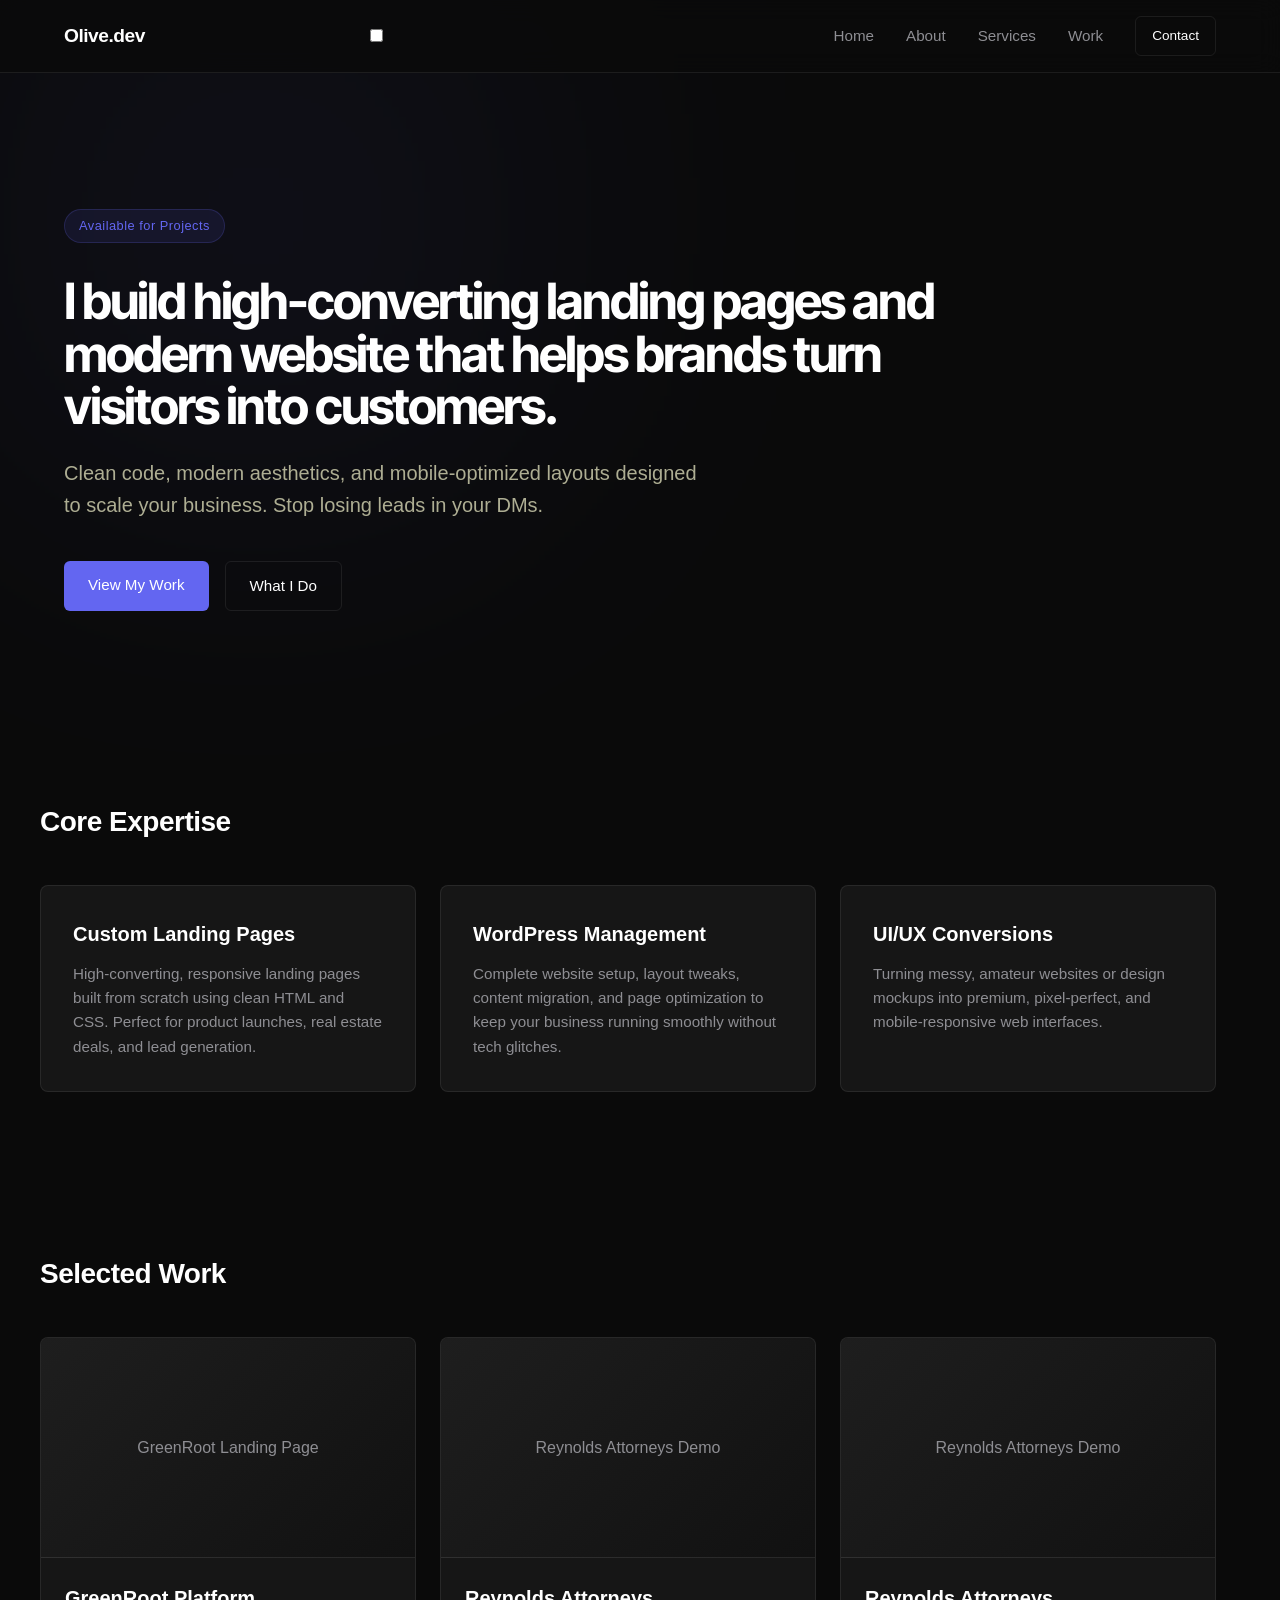
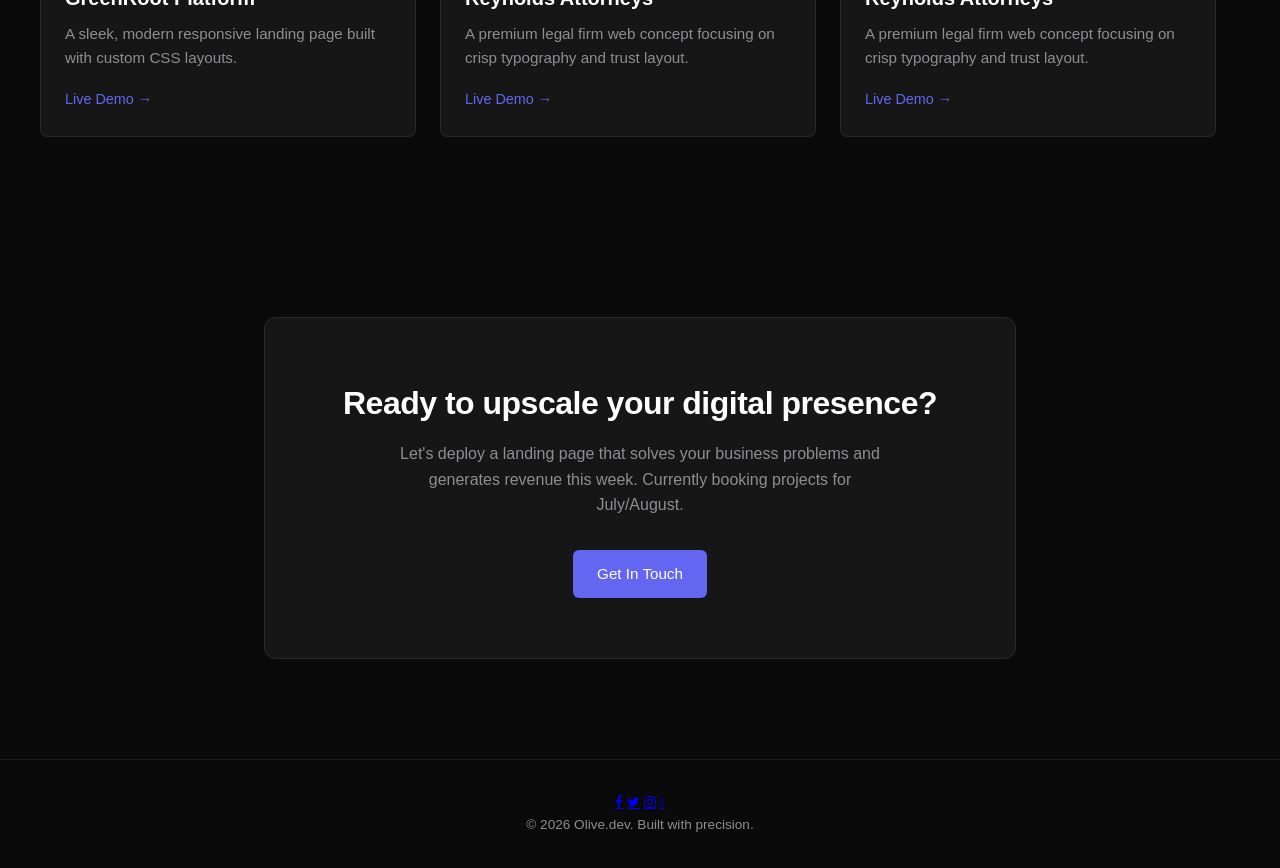
==== commit a810db61: "update portfolio code" ====
--- a/index.html
+++ b/index.html
@@ -3,253 +3,128 @@
 <head>
     <meta charset="UTF-8">
     <meta name="viewport" content="width=device-width, initial-scale=1.0">
-    <link href="https://fonts.googleapis.com/css2?family=Archivo+Black&family=Bricolage+Grotesque:opsz,wght@12..96,200..800&display=swap" rel="stylesheet">
-    <link href="https://cdn.jsdelivr.net/npm/bootstrap@5.3.3/dist/css/bootstrap.min.css" rel="stylesheet">
-    <link href="https://fonts.googleapis.com/css2?family=Google+Sans:ital,opsz,wght@0,17..18,400..700;1,17..18,400..700&family=Roboto:ital,wght@0,100..900;1,100..900&display=swap" rel="stylesheet">
-    <link href="https://fonts.googleapis.com/css2?family=Roboto:ital,wght@0,100..900;1,100..900&display=swap" rel="stylesheet">
-    <link href="https://fonts.googleapis.com/css2?family=Roboto:ital,wght@0,100..900;1,100..900&display=swap" rel="stylesheet">
-    <link href="https://fonts.googleapis.com/css2?family=Archivo+Black&display=swap" rel="stylesheet">
-    <link rel="stylesheet" href="https://cdn.jsdelivr.net/npm/bootstrap@4.6.2/dist/css/bootstrap.min.css" integrity="sha384-xOolHFLEh07PJGoPkLv1IbcEPTNtaed2xpHsD9ESMhqIYd0nLMwNLD69Npy4HI+N" crossorigin="anonymous">
-    <link rel="stylesheet" href="https://cdnjs.cloudflare.com/ajax/libs/font-awesome/7.0.1/css/all.min.css">
-    <link href="https://fonts.googleapis.com/css2?family=Anton&display=swap" rel="stylesheet">
-    <link href="https://unpkg.com/aos@2.3.1/dist/aos.css" rel="stylesheet">
-   <link rel="icon" type="image/png" href="img/favicon.png">
-
+    <link rel="stylesheet" href="https://cdnjs.cloudflare.com/ajax/libs/font-awesome/4.7.0/css/font-awesome.min.css">
+    <link href="https://fonts.googleapis.com/css2?family=Inter+Tight:ital,wght@0,100..900;1,100..900&display=swap" rel="stylesheet">
+    <title>Olive | Web Developer</title>
     <link rel="stylesheet" href="style.css">
-    
-    <title>Olivia James | Front-End Developer Portfolio</title>
 </head>
 <body>
-  
-  <nav id="mainNav" class="navbar navbar-expand-lg navbar-light fixed-top">
-      <a class="navbar-brand" href="#">OLIVIA</a>
-      <button class="navbar-toggler" type="button" data-bs-toggle="collapse" data-bs-target="#navbarSupport">
-          <span class="navbar-toggler-icon"></span>
-       </button>
-     <div class="collapse navbar-collapse" id="navbarSupport">    
-                  <ul class="navbar-nav ms-auto">
-                     <li class="nav-item">
-                          <a class="nav-link" href="#aboutme">About<span class="sr-only">(current)</span></a>
-                      </li>
-                      <li class="nav-item">
-                         <a class="nav-link" href="#my-skills">Skills<span class="sr-only">(current)</span></a>
-                       </li>
-                       <li class="nav-item">
-                           <a class="nav-link" href="#project">Project<span class="sr-only">(current)</span></a>
-                       </li>
-                      <li class="nav-item">
-                      <a class="nav-link" href="#contact">Contact<span class="sr-only">(current)</span></a>
-                      </li>
-                  </ul>
-             </div>
-          </div>
-       </div>
-  </nav>
+
+    <nav class="navbar">
+        <div class="nav-container">
+            <a href="#" class="logo">Olive.dev</a>
+
+            <input type="checkbox" id="menu-toggle" class="menu-checkbox">
+            
+            <label for="menu-toggle" class="hamburger-label">
+                <span class="hamburger-line"></span>
+                <span class="hamburger-line"></span>
+                <span class="hamburger-line"></span>
+            </label>
+
+            <div class="nav-links">
+                <a href="#services">Home</a>
+                <a href="#work">About</a>
+                <a href="#services">Services</a>
+                <a href="#work">Work</a>
+                <a href="#contact" class="btn-nav">Contact</a>
+            </div>
+        </div>
+    </nav>
 
     <header class="hero">
-        <div class="row">
-           <div class="col-md-6 col-12 mb-4" data-aos="fade-right">
-                <h1 class="hero-title">Front-End Developer Specializing in High-Conversion Landing Pages.</h1>
-                <a href="mailto:oliviajames.dev@gmail.com"><button class="contact-me">Contact Me</button></a>
-           </div>
-
-            <div class="col-6 mb-4">
-                <img src="img/olivia-headshot.png" class="portfolio-img" data-aos="fade-left"> 
+        <div class="hero-container">
+            <span class="available">Available for Projects</span>
+            <h1>I build high-converting landing pages and modern website that helps brands turn visitors into customers.</h1>
+            <p>Clean code, modern aesthetics, and mobile-optimized layouts designed to scale your business. Stop losing leads in your DMs.</p>
+            <div class="hero-cta">
+                <a href="#work" class="btn-primary">View My Work</a>
+                <a href="#services" class="btn-secondary">What I Do</a>
             </div>
         </div>
+      
+        <div class="glow"></div>
     </header>
 
-    <main>
-      <section class="preview mb-4">
-          <h2 class="about" id="aboutme">About</h2>
-          <div class="divider"></div>
-          <div class="triangle">&#x25BC;</div>
-           <div class="divider-right"></div>
-       </section>
-       
-     <section class="container">
-         <div class="row" id="">
-           <div class="col-lg-6 col-12 mb-4">
-                <img src="img/olivia-headshot.png" class="img-portfoio" data-aos="fade-right">
-          </div>
+    <section id="services" class="services">
+        <div class="container">
+            <h2 class="section-title">Core Expertise</h2>
+            <div class="services-grid">
+                <div class="service-card">
+                    <h3>Custom Landing Pages</h3>
+                    <p>High-converting, responsive landing pages built from scratch using clean HTML and CSS. Perfect for product launches, real estate deals, and lead generation.</p>
+                </div>
+                <div class="service-card">
+                    <h3>WordPress Management</h3>
+                    <p>Complete website setup, layout tweaks, content migration, and page optimization to keep your business running smoothly without tech glitches.</p>
+                </div>
+                <div class="service-card">
+                    <h3>UI/UX Conversions</h3>
+                    <p>Turning messy, amateur websites or design mockups into premium, pixel-perfect, and mobile-responsive web interfaces.</p>
+                </div>
+            </div>
+        </div>
+    </section>
 
-           <div class="col-lg-6 col-12 mb-4">
-               <div class="about-body" data-aos="fade-left">
-                  <p>
-                     <div class="about-header">I am Olivia</div>
-                     <span>I’m a front-end web developer who builds clean, responsive websites using HTML and CSS. I focus on creating fast, visually clear websites that help businesses present their brand professionally online across mobile, tablet, and desktop devices. I bridge the gap between design and code, helping businesses establish a professional digital presence with clean, SEO-friendly HTML and CSS.</span>
-                  </p>
-              </div>
-          </div>
-       </div> 
-     </section>
+  
+    <section id="work" class="work">
+        <div class="container">
+            <h2 class="section-title">Selected Work</h2>
+            <div class="work-grid">
+                <!-- Project 1 -->
+                <div class="project-card">
+                    <div class="project-image-placeholder">
+                        <span>GreenRoot Landing Page</span>
+                    </div>
+                    <div class="project-info">
+                        <h3>GreenRoot Platform</h3>
+                        <p>A sleek, modern responsive landing page built with custom CSS layouts.</p>
+                        <a href="#" class="project-link" target="_blank">Live Demo &rarr;</a>
+                    </div>
+                </div>
+              
 
-      <section class="Skills mb-4">
-         <h2 class="about" id="my-skills">Skills</h2>
-         <div class="divider"></div>
-         <div class="triangle">&#x25BC;</div>
-         <div class="divider-right"></div>
-       </section>
-      
-      <div class="row" id="skill-body mb-4">
-         <div class="col-md-6 col-12">
-          <h3 class="language">Skills</h3>
-            <ul>
-                <li>HTML</li>
-                <li>CSS</li>
-                <li>Bootstrap</li>
-                <li>WordPress</li>
-                <li>Elementor</li>
-                <li>JavaScript (Learning)</li>
-          </ul>
+                <div class="project-card">
+                    <div class="project-image-placeholder">
+                        <span>Reynolds Attorneys Demo</span>
+                    </div>
+                    <div class="project-info">
+                        <h3>Reynolds Attorneys</h3>
+                        <p>A premium legal firm web concept focusing on crisp typography and trust layout.</p>
+                        <a href="#" class="project-link" target="_blank">Live Demo &rarr;</a>
+                    </div>
+                </div>
 
-          <h3 class="language">Web Development</h3>
-          <ul>
-                <li>Responsive Web Design
-                <li>Mobile-First Layouts</li>
-                <li>Landing Page Development</li>
-              <li>Static Website Development</li>
-          </ul>
+                <div class="project-card">
+                    <div class="project-image-placeholder">
+                        <span>Reynolds Attorneys Demo</span>
+                    </div>
+                    <div class="project-info">
+                        <h3>Reynolds Attorneys</h3>
+                        <p>A premium legal firm web concept focusing on crisp typography and trust layout.</p>
+                        <a href="#" class="project-link" target="_blank">Live Demo &rarr;</a>
+                    </div>
+                </div>
+            </div>
+        </div>
+    </section>
 
-           <h3 class="language">Tools</h3>
-              <ul>
-                  <li>Git & GitHub</li>
-                  <li>Netlify</li>
-                  <li>VS Code</li>
-              </ul>
-          </div>
+    <section id="contact" class="contact">
+        <div class="contact-container">
+            <h2>Ready to upscale your digital presence?</h2>
+            <p>Let's deploy a landing page that solves your business problems and generates revenue this week. Currently booking projects for July/August.</p>
+            <a href="https://wa.me/+2348108931835" class="btn-primary" target="_blank">Get In Touch</a>
+        </div>
+    </section>
 
-         <div class="col-md-6 col-12">
-              <div class="body-card">
-                 <img src="img/developer at work.jpg" class="body-img mb-4">
-              </div>
-          </div>  
-       </div>
-  
-       <section class="Skills mb-4">
-           <h2 class="about" id="my-skills">Project</h2>
-           <div class="divider"></div>
-           <div class="triangle">&#x25BC;</div>
-           <div class="divider-right"></div>
-       </section>
+    <footer class="footer">
+         <a href="https://facebook.com" class="fa fa-facebook" id="face"></a>
+          <a href="https://tweeter.com" class="fa fa-twitter"></a>
+          <a href="https://instagram.com" class="fa fa-instagram"></a>
+          <a href="https://instagram.com" class="fa-regular fa-envelope"></a>
+          
+        <p>&copy; 2026 Olive.dev. Built with precision.</p>
+    </footer>
 
-        <section class="container" id="lawfirm-grid">
-         <div class="row">
-             <div class="col-md-6 col-12 mb-4">
-                 <div class="lawfirm-project">
-                     <img src="img/reynolds hero.jpeg" class="work-img" data-aos="fade-left">
-                 </div>
-              </div>
-              <div class="col-md-6 col-12"> 
-                   <div class="lawfirm-card" data-aos="fade-right">
-                       <div class="lawfirm-title">REYNOLDS ATTORNEYS WEBSITE</div>
-                        <span class="orange">WordPress</span>
-                        <span class="blue">Elementor</span>
-                        <span class="purple">HTML5</span>
-                        <span class="grey">CSS3</span>
-                        <p><div class="my-work-body">A modern, 3-page law firm website built from scratch without templates. Features a professional design with practice areas, team section, consultation form and fully responsive layout.</div></p>
-                       <a href="https://reynoldsattorneys.infinityfree.me/?i=1"><button class="live-demo">Live Demo</button></a> 
-                  </div>
-              </div>
-          </div>
-      </section>
-
-    
-      <section class="container" id="project-grid">
-         <div class="row">
-             <div class="col-md-6 col-12 mb-4">
-                 <div class="project-1">
-                     <img src="img/gracie bites landing page.png" class="work-img" data-aos="fade-left">
-                 </div>
-              </div>
-              <div class="col-md-6 col-12">
-                   <div class="my-work-card" data-aos="fade-right">
-                       <div class="work-title">GRACIE BITES LANDING PAGE</div>
-                        <span class="orange">HTML5</span>
-                        <span class="blue">CSS3</span>
-                        <span class="purple">BOOTSTRAPS</span>
-                        <span class="grey">AOS ANIMATIONS</span>
-                        <p><div class="my-work-body">A modern, interactive landing page for a food brand. Developed utilizing a responsive Bootstrap 5 grid system for cross-device compatibility, featuring smooth scroll animations using the AOS library to enhance user engagement. Fully deployed on GitHub Pages.</div></p>
-                       <a href="https://graciebites.netlify.app/"><button class="live-demo">live demo</button></a> 
-                       <a href="https://github.com/Ohlie-Dev/gracie-bites-restaurant-landing-page"><button class="view-code">view code</button></a>
-                  </div>
-              </div>
-          </div>
-      </section>
-
-     <div class="container" id="project-grid">
-         <article class="row">
-              <div class="col-lg-6 col-12 mb-4">
-                   <div class="project-1" data-aos="fade-right">
-                      <img src="img/GREENROOT PINTEREST INSPO.png" class="portfolio-imgg">
-                    </div>
-              </div>
-
-              <div class="col-lg-6 col-12 mb-4">
-                   <div class="portfolio-body" id="project" data-aos="fade-left">
-                        <div class="work-title">GreenRoot Landing Page</div>
-                        <strong>(Pinterest-inspired UI implementation.)</strong>
-                        <p><h3>the challenge</h3></p>
-                        <div class="challenge-body">Many modern designs found on platforms like Pinterest are visually stunning but difficult to translate into functional, responsive code without losing the 'premium' feel.</div>
-                        <p><h3>the solution</h3></p>
-                        <div class="challenge-body">I transformed this high-fidelity concept into a fully responsive landing page using semantic HTML5 and CSS3. I prioritized layout precision using CSS Grid and Flexbox, ensuring that the minimalist aesthetic remained consistent across all device breakpoints.</div>
-                        <p><h3>key deliveries</h3></p>
-                      <ul>
-                          <li><span>Fully Responsive UI:</span> Smooth transitions from desktop to mobile.</li>
-                          <li><span>Semantic HTML5:</span> Structured for better SEO and accessibility.</li>
-                          <li><span>Performance Focused:</span> Optimized assets for fast loading speeds.</li>
-                      </ul>
-                       <a href="https://greenrootorganic.netlify.app/"><button class="live">live demo</button></a>
-                       <a href="https://github.com/Ohlie-Dev/greenroot-organic-landing-page">
-                        <button class="view">view code</button></a>             
-                  </div>      
-              </div>
-         </article> 
-      </div>
-
-      <section class="con-tact mb-4">
-           <h2 class="about" id="my-skills">Contact</h2>
-           <div class="divider"></div>
-           <div class="triangle">&#x25BC;</div>
-           <div class="divider-right"></div>
-       </section>
-
-        <section class="contact-body" id="contact">
-            <div class="row">
-               <div class="col-md-6 col-12">
-                  <h4>Let's work together</h4>
-                 <div class="body">I am a Front-End Developer who builds clean, professional websites for businesses. Available for freelance project and collaboration. If you have a vision, let's build it. </div>
-               </div>
-        
-               <div class="col-md-6 col-12">
-                   <a href="mailto:oliviajames.dev@gmail.com"><button>Click to send me an email</button></a>
-                   <p class="icon-name">
-                   <a class="git" href="https://github.com/ohlie-dev" target="_blank">
-                   <i class="fa-brands fa-github"></i>Github</a>
-                   <a href="https://www.instagram.com/ohlie_dev_?igsh=dDdscTdhOGcwMmlw" target="_blank"><i class="fa-brands fa-instagram"></i>Instagram</a>
-                   <a href="https://wa.me/+2348108931835" target="_blank">
-                   <i class="fa-brands fa-whatsapp"></i>Whatsapp</a>
-                   </p>
-              </div>
-           </div>
-       </section>
-
-    </main>
-
-    <footer>
-         <p>&#169; 2026 Olivia | Built with HTML & CSS</p>
-          <img src="" class="footer-img">
-      </footer>
-
-    <script src="https://unpkg.com/aos@2.3.1/dist/aos.js"></script>
-        <script>
-         AOS.init({
-         duration: 1000,
-         once: true, 
-          });
-        </script>
-
-     <script src="https://cdn.jsdelivr.net/npm/bootstrap@5.3.3/dist/js/bootstrap.bundle.min.js"></script>
 </body>
 </html>
-
--- a/style.css
+++ b/style.css
@@ -1,669 +1,352 @@
+* {
+    margin: 0;
+    padding: 0;
+    box-sizing: border-box;
+    scroll-behavior: smooth;
+}
+
+:root {
+    --bg-main: #0A0A0A;
+    --bg-card: #161616;
+    --border-thin: rgba(255, 255, 255, 0.08);
+    --text-main: #FFFFFF;
+    --text-muted: #8E8E93;
+    --accent: #6366F1;
+    --font-stack: -apple-system, BlinkMacSystemFont, "Segoe UI", Roboto, Helvetica, Arial, sans-serif;
+}
+
 body {
-    background-color: #e9e2e4;
-}
-
-html, body {
+    background-color: var(--bg-main);
+    color: var(--text-main);
+    font-family: var(--font-stack);
+    line-height: 1.6;
     overflow-x: hidden;
+}
+
+.container {
+    max-width: 1200px;
+    margin: 0 auto;
+    padding: 80px 24px 80px 0; 
+}
+
+.btn-primary, .btn-secondary, .btn-nav {
+    display: inline-block;
+    text-decoration: none;
+    font-weight: 500;
+    font-size: 0.95rem;
+    transition: all 0.2s ease;
+    border-radius: 6px;
+}
+
+.btn-primary {
+    background-color: var(--accent);
+    color: white;
+    padding: 12px 24px;
+}
+
+.btn-primary:hover {
+    opacity: 0.9;
+    transform: translateY(-1px);
+}
+
+.btn-secondary {
+    background-color: transparent;
+    color: var(--text-main);
+    border: 1px solid var(--border-thin);
+    padding: 12px 24px;
+}
+
+.btn-secondary:hover {
+    background-color: rgba(255, 255, 255, 0.03);
+}
+
+
+.navbar {
+    border-bottom: 1px solid var(--border-thin);
+    position: fixed;
+    top: 0;
     width: 100%;
-}
-
-nav {
-    background-color: gray;
-} 
-
-#mainNav .nav-link {
-    font-weight: bolder;
+    background-color: rgba(10, 10, 10, 0.8);
+    backdrop-filter: blur(12px);
+    z-index: 100;
+}
+
+.nav-container {
+    max-width: 1200px;
+    margin: 0 auto;
+    display: flex;
+    justify-content: space-between;
+    align-items: center;
+    padding: 16px 24px;
+}
+
+.logo {
     color: white;
-    
-}
-
-#mainNav .navbar-brand {
-    font-weight: bolder;
+    text-decoration: none;
+    font-weight: 700;
+    font-size: 1.2rem;
+    letter-spacing: -0.5px;
+}
+
+.nav-links {
+    display: flex;
+    align-items: center;
+    gap: 32px;
+}
+
+.nav-links a:not(.btn-nav) {
+    color: var(--text-muted);
+    text-decoration: none;
+    font-size: 0.95rem;
+    font-weight: 500;
+    transition: color 0.2s ease;
+}
+
+.nav-links a:not(.btn-nav):hover {
+    color: var(--text-main);
+}
+
+.btn-nav {
+    border: 1px solid var(--border-thin);
     color: white;
-}
-
-
-#mainNav .nav-link:hover {
-    color: #af6c86;
-    
+    padding: 8px 16px;
+    font-size: 0.85rem;
 }
 
 .hero {
-   min-height: 70svh; 
-    background-image: no-repeat;
-    background-position: center;
-  background-size: 100% 100%;
-  background-size: cover;
-
-}
-
-.hero-title {
-    font-size: 35px;
-    color: rgb(35, 34, 34);
-    font-family: "Google Sans", sans-serif;
-    padding-top: 19%;
-    margin-left: 5%;
+    position: relative;
+    min-height: 80vh;
+    display: flex;
+    align-items: center;
+    justify-content: flex-start;
+    text-align: left; 
+    padding-top: 140px;
+    padding-bottom: 80px;
+}
+
+.hero-container {
+    max-width: 1200px;
+    width: 100%;
+    margin: 0 auto;
+    padding: 0 24px;
+    z-index: 2;
+    display: flex;
+    flex-direction: column;
+    align-items: flex-start; 
+}
+
+.available {
+    background-color: rgba(99, 102, 241, 0.1);
+    color: var(--accent);
+    border: 1px solid rgba(99, 102, 241, 0.2);
+    padding: 6px 14px;
+    border-radius: 20px;
+    font-size: 0.8rem;
+    font-weight: 500;
+    letter-spacing: 0.5px;
+    margin-top: 40px;
+}
+
+.hero h1 {
+    font-size: 50px; 
+    letter-spacing: -2px;
+    line-height: 1.05;
+    margin-top: 32px;
+    margin-bottom: 24px;
+    max-width: 900px; 
+    color: white;
+    font-family: "Inter Tight", sans-serif;
+  font-optical-sizing: auto;
+  font-weight: 700;
+  font-style: normal;
+}
+
+.hero p {
+    color: #aeae93;
+    font-size: 1.25rem;
+    max-width: 650px;
+    margin: 0 0 40px 0;
+}
+
+.hero-cta {
+    display: flex;
+    gap: 16px;
+    justify-content: flex-start;
+}
+
+.glow {
+    position: absolute;
+    width: 500px;
+    height: 500px;
+    background: var(--accent);
+    top: 30%;
+    left: 20%;
+    transform: translate(-50%, -50%);
+    filter: blur(160px);
+    opacity: 0.08;
+    z-index: 1;
+    pointer-events: none;
+}
+
+.section-title {
+    font-size: 1.75rem;
     font-weight: 700;
-}
-
-.hero-title span {
-color: #af6c86;
-}
-
-.contact-me {
-  background-color: #af6c86;  
-  height: 33px;
-  width: 120px;
-  font-weight: bolder;
-  color: white;
-  border-radius: 5px;
-  margin-left: 5%;
-  margin-top: 5%;
-  border: none;
-}
-
-.contact-me:hover {
-    background-color: white;
-    color: #af6c86;
- 
-}
-
-.portfolio-img {
-    margin-top: 19%;
-    background-color: #af6c86;
-    border-radius: 35%;
-    height: 200px;
-    margin-left: 45%;
-}
-
-.about {
-    font-family: "Roboto", sans-serif;
-    font-size: 25px;
-    font-weight: 700;
-    margin-top: 1%;
-    text-align: center;
-    color: #af6c86;
-   
-}
-
-.about-body span {
-    font-family: 'Times New Roman', Times, serif;
-    font-size: 20px;
-}
-
-.divider {
-    display: flex;
-    border-bottom: dotted gray;
-    width: 50px;
- display: inline-block;
-    color: aqua;
-  margin-left: 45%;
-}
-
-.triangle {
-   display: inline-block;
-   margin-left: 0.8%;
-   color: gray;
- 
-}
-
-.divider-right {
-    display: flex;
-    border-bottom: dotted grey;
-    width: 50px;
-    margin-left: 0.8%;
-    display: inline-block;
-    
-}
-
-.about-body {
-    margin-top: 2%;
-    line-break: 20px;
-    
-}
-
-p span {
-    display: block;
-}
-
-.about-header {
-    font-size: 28px;
-    font-weight: bolder;
-    margin-top: 18%;
-    margin-bottom: 1%;
-}
-
-.img-portfoio {
-    background-color: #af6c86;
-    margin-top: 14%;
-    height: 300px;
-    
-}
-
-.language {
-    font-family: "Roboto", sans-serif;
-    font-size: 26px;
-    font-weight: bolder;
-    margin-left: 5%;
-
-}
-.body-card {
-   height: 90%;
-    border-radius: 12px;
-    width: 80%;
-    margin-left: 6%;
-}
-.body-img {
-   height: 92%;
-    width: 100%;
-    border-radius: 12px;
-}
-
-ul {
-    margin-left: 5%;
-}
-
-.Skills {
-    margin-top: 5%;
+    letter-spacing: -0.5px;
+    margin-bottom: 40px;
+    position: relative;
+}
+
+.services-grid {
+    display: grid;
+    grid-template-columns: repeat(auto-fit, minmax(300px, 1fr));
+    gap: 24px;
+}
+
+.service-card {
+    background-color: var(--bg-card);
+    border: 1px solid var(--border-thin);
+    padding: 32px;
+    border-radius: 8px;
+    transition: transform 0.2s ease;
+}
+
+.service-card:hover {
+    transform: translateY(-2px);
+}
+
+.service-card h3 {
+    font-size: 1.25rem;
+    margin-bottom: 12px;
+    font-weight: 600;
+}
+
+.service-card p {
+    color: var(--text-muted);
+    font-size: 0.95rem;
+}
+
+.work-grid {
+    display: grid;
+    grid-template-columns: repeat(3, 1fr); 
+    gap: 24px;
+}
+
+.project-card {
+    background-color: var(--bg-card);
+    border: 1px solid var(--border-thin);
+    border-radius: 8px;
+    overflow: hidden;
+}
+
+.project-image-placeholder {
+    background: linear-gradient(135deg, #1e1e1e, #111111);
+    height: 220px;
+    display: flex;
     align-items: center;
     justify-content: center;
-}
-
-#skill-body {
- margin-top: 10%;
-}
-
-
-#lawfirm-grid {
-  height: 100%;
-   width: 100%;
-    border-radius: 8px;
-    background-color: whitesmoke;
-   box-shadow: 0 0 15px black;
-   margin-top: 5%;
-    margin-bottom: 5%;
-}
-
-.lawfirm-project {
-    height: 100%;
-    width: 100%;
-   padding-top: 4%;
-}
-
-
-.lawfirm-card span {
-    display: inline-block;
-  text-align: center;
-  align-items: center;
-  justify-content: center;
-  margin-top: 3%;
-  border-radius: 20px;
-  border: none;
-  height: 35px;
-  font-weight: bold;
-  text-transform: uppercase;
-}
-
-.lawfirm-title {
-    font-family: "anton", sans-serif;
-    font-size: 45px;
-    padding-top: 10px;
-
-}
-
-.lawfirm-card .orange {
-    background-color: orangered;
+    color: var(--text-muted);
+    font-weight: 500;
+    border-bottom: 1px solid var(--border-thin);
+}
+
+.project-info {
+    padding: 24px;
+}
+
+.project-info h3 {
+    font-size: 1.25rem;
+    margin-bottom: 8px;
+}
+
+.project-info p {
+    color: var(--text-muted);
+    font-size: 0.95rem;
+    margin-bottom: 16px;
+}
+
+.project-link {
+    color: var(--accent);
+    text-decoration: none;
+    font-size: 0.9rem;
+    font-weight: 500;
+}
+
+
+.contact {
+    max-width: 800px;
+    margin: 0 auto;
+    padding: 100px 24px;
     text-align: center;
-  align-items: center;
-  justify-content: center;
-    color: white;
-    font-weight: bold;
-    width: 170px;
-    padding: 5px 10px;
-   
-}
-
-.lawfirm-card .blue {
-    background-color: rgb(10, 107, 187);
-    color: white;
-    font-weight: bold;
-    width: 180px;
-      padding: 5px 10px;
-}
-
-.lawfirm-card .purple {
-    background-color: rgb(180, 2, 180);
-    color: white;
-    width: 80px;
-      padding: 5px 10px;
-}
-
-.lawfirm-card .grey {
-    background-color: rgb(206, 205, 205);
-    color: rgb(0, 0, 0);
-    width: 70px;
-      padding: 5px 10px;
-}
-
-.lawfirm-card button {
-    font-weight: bold;
-    text-transform: uppercase;
-    border-radius: 20px;
+}
+
+.contact-container {
+    border: 1px solid var(--border-thin);
+    background-color: var(--bg-card);
+    padding: 60px 40px;
+    border-radius: 12px;
+}
+
+.contact h2 {
+    font-size: 2rem;
+    letter-spacing: -0.5px;
+    margin-bottom: 12px;
+}
+
+.contact p {
+    color: var(--text-muted);
+    max-width: 500px;
+    margin: 0 auto 32px auto;
+}
+
+/* FOOTER */
+.footer {
+    border-top: 1px solid var(--border-thin);
     text-align: center;
-    height: 35px;
-    width: 150px;
-    margin-top: 5%;
-    margin-bottom: 5%;
-}
-
-.my-work-card button {
-    font-weight: bold;
-    text-transform: uppercase;
-    border-radius: 20px;
-    text-align: center;
-    height: 35px;
-    width: 150px;
-    margin-top: 5%;
-    margin-bottom: 5%;
-}
-
-#project-grid {
-  height: 100%;
-   width: 100%;
-    border-radius: 8px;
-    background-color: whitesmoke;
-   box-shadow: 0 0 15px black;
-   margin-top: 5%;
-    margin-bottom: 5%;
-}
-
-.project-1 {
-    height: 100%;
-    width: 100%;
-   padding-top: 4%;
-}
-
-.work-img {
-    height: 97%;
-    width: 100%;
-    border-radius: 10px;
-    border: 1px solid orange;
-}
-.my-work-card {
-    min-height: 100%;
-    min-width: 100%;
-   padding-top: 4%;
-}
-
-.work-title {
-    font-family: "anton", sans-serif;
-    font-size: 55px;
-}
-
-.my-work-card span {
-    display: inline-block;
-  text-align: center;
-  margin-top: 3%;
-  border-radius: 20px;
-  border: none;
-  height: 35px;
-  font-weight: bold;
-  text-transform: uppercase;
-}
-
-.my-work-card .orange {
-    background-color: orangered;
-    color: white;
-    font-weight: bold;
-    width: 70px;
-    padding: 5px 10px;
-   
-}
-
-.my-work-card .blue {
-    background-color: rgb(10, 107, 187);
-    color: white;
-    font-weight: bold;
-    width: 65px;
-    padding: 5px 10px;
-}
-
-.my-work-card .purple {
-    background-color: rgb(180, 2, 180);
-    color: white;
-    width: 120px;
-    padding: 5px 10px;
-}
-
-.my-work-card .grey {
-    background-color: rgb(206, 205, 205);
-    color: rgb(0, 0, 0);
-    width: 200px;
-    padding: 5px 10px;
-}
-
-.my-work-body {
-    font-family: 'Times New Roman', Times, serif;
-}
-.my-work-card button {
-    font-weight: bold;
-    text-transform: uppercase;
-    border-radius: 20px;
-    text-align: center;
-    height: 35px;
-    width: 150px;
-    margin-top: 5%;
-    margin-bottom: 5%;
-}
-
-.live-demo {
-    background-color: orange;
-    color: white;
-    border: none;
-}
-
-.view-code {
-border: 1px solid orange;
-color:  orange;
-background-color: white;
-
-}
-
-.live-demo:hover {
-    border: 1px solid orange;
-  color:  orange;
-   background-color: white;
-}
-
-.view-code:hover {
-    background-color: orange;
-    color: white;
-    border: none;
-}
-
-.portfolio-body {
-    height: 100%;
-    width: 100%;
-   padding-top: 4%;
-}
-
-
-.portfolio-imgg {
-   height: 98%;
-   width: 98%;
-    border: 20px solid #058030;
-    border-radius: 12px;
+    padding: 32px;
+    color: var(--text-muted);
+    font-size: 0.85rem;
+}
+
+
+@media (max-width: 768px) {
+    .container {
+        padding: 60px 24px;
+    }
+
+    .nav-links {
+        gap: 16px;
+    }
+
+    .nav-links a:not(.btn-nav) {
+        font-size: 0.85rem;
+    }
+
+    .hero h1 {
+        font-size: 2.5rem;
+        letter-spacing: -1px;
+    }
+
+    .hero p {
+        font-size: 1.1rem;
+    }
+
+    .hero-cta {
+        flex-direction: column;
+        gap: 12px;
+        width: 100%;
+    }
     
-}
-
-.strong {
-    font-size: 20PX;
-    font-family: "Roboto", sans-serif;
-}
-
-.portfolio-body h3 {
-    font-size: 21PX;
-    font-family: "Roboto", sans-serif;
-    text-transform: capitalize;
-}
-
-
-.challenge-body {
-    font-family: 'Times New Roman', Times, serif;
-    font-size: 18px;
-    
-}
-
-ul {
-    font-family: 'Times New Roman', Times, serif;
-    font-size: 18px;
-}
-
-ul span {
-    font-family: 'Times New Roman', Times, serif;
-    font-size: 18px;
-    font-weight: bold;
-
-}
-
-.portfolio-body button {
-    font-weight: bold;
-    text-transform: uppercase;
-    border-radius: 20px;
-    text-align: center;
-    height: 35px;
-    width: 150px;
-    margin-top: 5%;
-    margin-left: 2%;
-}
-
-.live {
-    background-color: #058030;
-    color: white;
-    border: none;
-    
-}
-
-.view {
-border: 1px solid #058030;
-color:  #058030;
-background-color: white;
-
-}
-
-.live:hover {
-  border: 1px solid #058030;
-color:  #058030;
-background-color: white;  
-}
-
-.view:hover {
-  background-color: #058030;
-    color: white;
-    border: none;  
-}
-
-
-.contact-body {
-    background-color: #af6c86;
-    min-height: 200px;
-}
-
-.contact-body {
-    padding-top: 3%;
-    padding-left: 3%;
-}
-
-.contact-body .body {
-    font-family: 'Times New Roman', Times, serif;
-    font-size: 18px;
-}
-
-.contact-body h4 {
-    font-family: "Roboto", sans-serif;
-    font-size: 25px;
-    
-}
-
-.contact-body button {
- background-color: white;  
-  height: 35px;
-  width: 250px;
-  font-weight: bolder;
-  color: #af6c86;
-  border-radius: 5px;
-  margin-left: 35%;
-  border: none;
-  margin-bottom: 1%;
-}
-
-.contact-body button:hover {
-    background-color: white; 
-    color: black;
-}
-
-  
-.fa-brands {
-    min-height: 30px;
-    min-width: 30px;
-    border-radius: 50%;
-    color: #000000;
-    padding-top: 6px;
-  
-
-}
-
-.fa-brands:hover {
-    color: #e2c3cf;
-}
-
-.git {
-  margin-left: 32%; 
-}
-.icon-name a {
-   color: black;
-   text-decoration: underline black;
-}
-
-.icon-name a:hover {
-   color: #e2c3cf;
-   text-decoration: underline #e2c3cf;
-}
-
-.urgent {
-    font-family: "Roboto", sans-serif;
-    font-weight: bold;
-    text-align: center;
-
-}
-
-footer {
-    display: flex;
-    justify-content: space-between;
-    flex-direction: row;
-    margin-left: 3%;
-}
-
-footer p {
-    margin-top: 2%;
-    font-weight: bold;
-}
-
-.footer-img {
-    min-height: 20px;
-    margin-top: 2%;
-}
-
- @media (max-width: 768px)  {
-.hero-title {
-    font-size: 25px;
-    margin-top: 4%;
-}
-
-    .menu-toggle.active .hamburger {
-        display: none; 
-    }
-    .menu-toggle.active .cancel {
-        display: block; 
-    }
-  
-    .divider {
-        margin-left: 5%;
-    }
-    .triangle {
-        margin-left: 5%;
-    }
-    
-    .divider-right {
-     margin-left: 5%;
-    }
-
-    .about {
-       text-align: start;
-       margin-left: 5%;
-    }
-
-    .language {
-    font-size: 15px;
-    font-weight: bold;
-    margin-left: 5%;
-}
-
-ul {
-    font-family: 'Times New Roman', Times, serif;
-    font-size: 15px;
-}
-
-.about-body span {
-    font-size: 15px;
-}
-
-.work-title {
-    font-size: 30px;
-}
-
-#project-grid {
-   margin-top: 5%;
-    margin-bottom: 15%;
-}
-
-.portfolio-body {
-    max-height: 100%;
-    max-width: 100%;
-   padding-top: 4%;
-}
-
-
-.portfolio-imgg {
-   max-height: 98%;
-   max-width: 98%;
-    border: 20px solid #058030;
-    border-radius: 12px;
-    
-}
-
-
-.challenge-body {
-    font-size: 14px;
-    margin-left: 2.5%;
-    
-}
-.contact-body {
-    background-color: #af6c86;
-   min-height: 350px; 
-    width: auto;
-   padding-top: 3%;
-    padding-left: 3%;
-}
-
-.contact-body .body {
-    font-size: 14px;
-    margin-left: 2%;
-}
-
-.contact-body h1 {
-    font-family: "Roboto", sans-serif;
-    font-size: 20px;
-}
-
-.contact-body button {
-    margin-top: 10%;
-    margin-bottom: 5%;
-    margin-left: 0%;
-}
-
-.portfolio-img {
-    margin-left: 2%;
-}
-
-.footer p {
-    margin-top: 3%;
-    font-weight: bold;
-    font-size: 10px;
-    font-weight: 100;
-}
-.git {
-    margin-left: 0%;
-}
-} 
-
+    .hero-cta a {
+        text-align: center;
+    }
+
+    .services-grid,
+    .work-grid {
+        grid-template-columns: 1fr;
+        gap: 20px;
+    }
+
+    .contact-container {
+        padding: 40px 20px;
+    }
+}
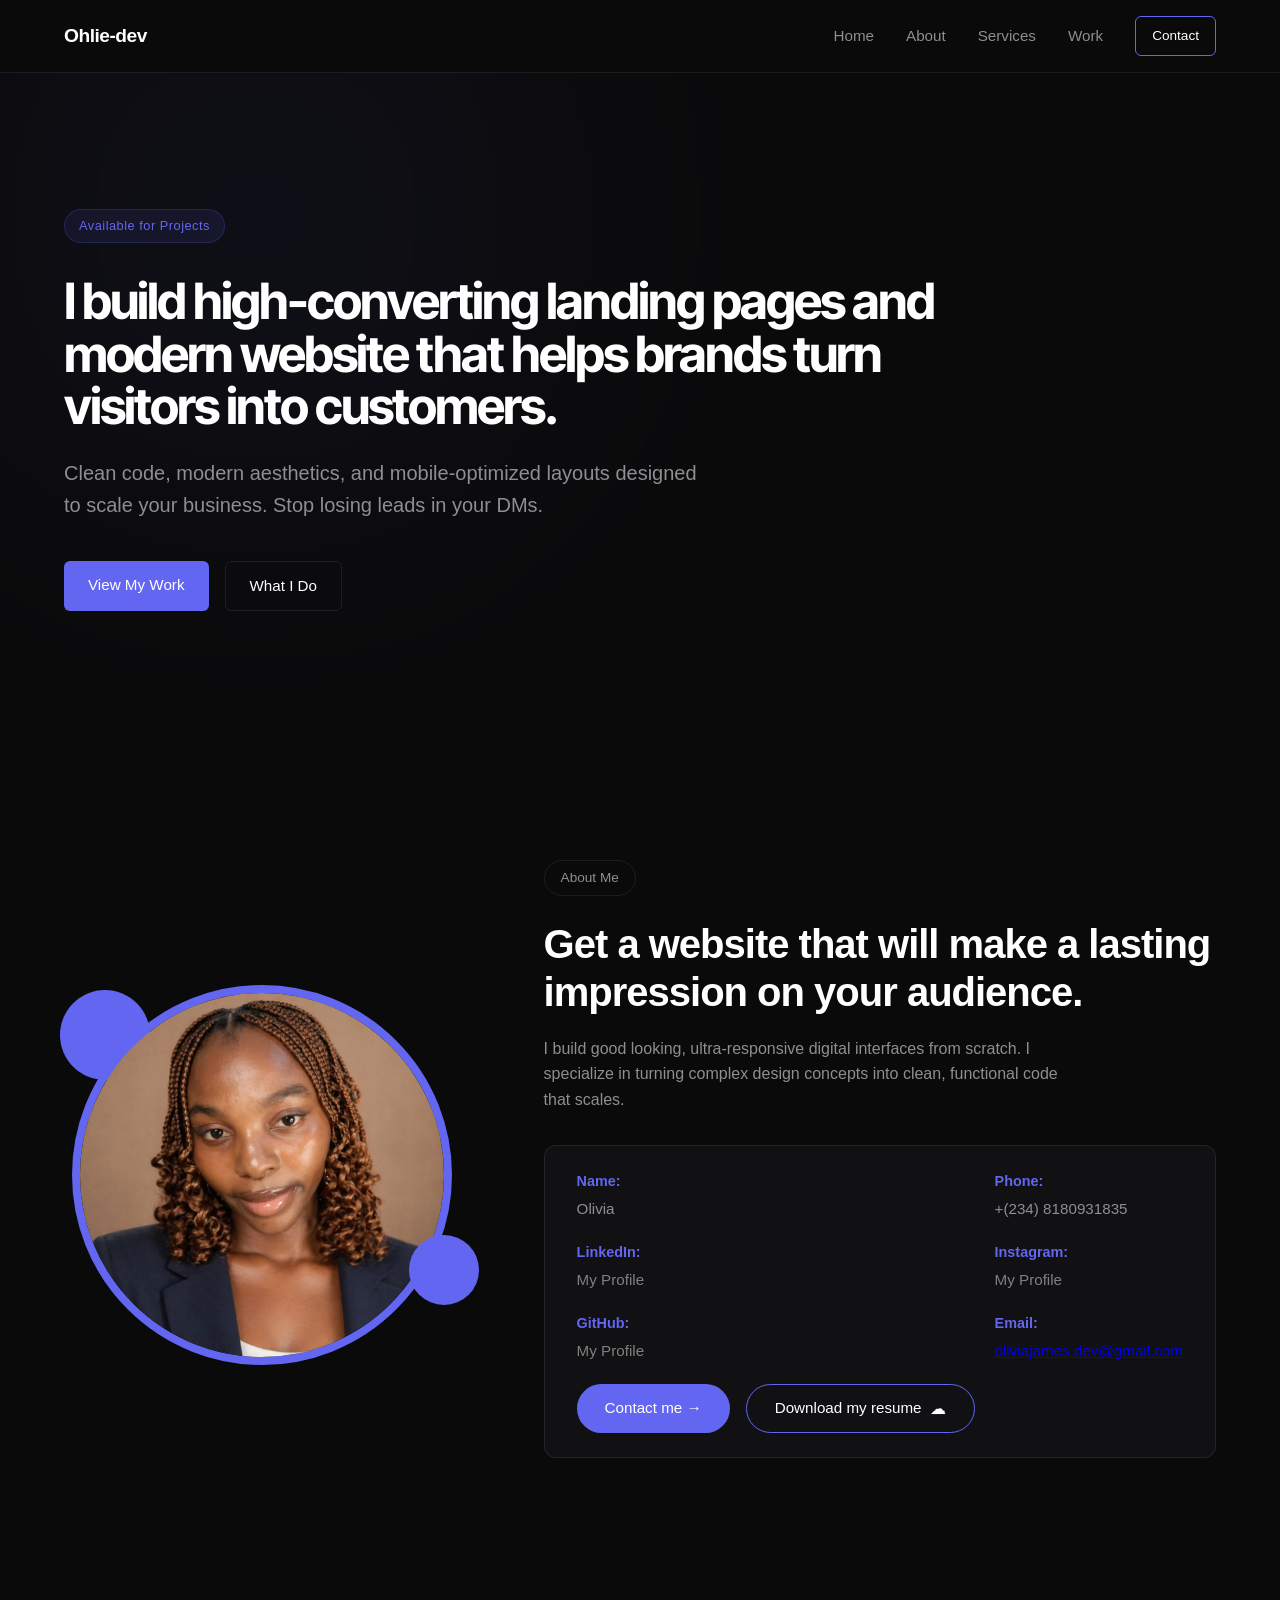
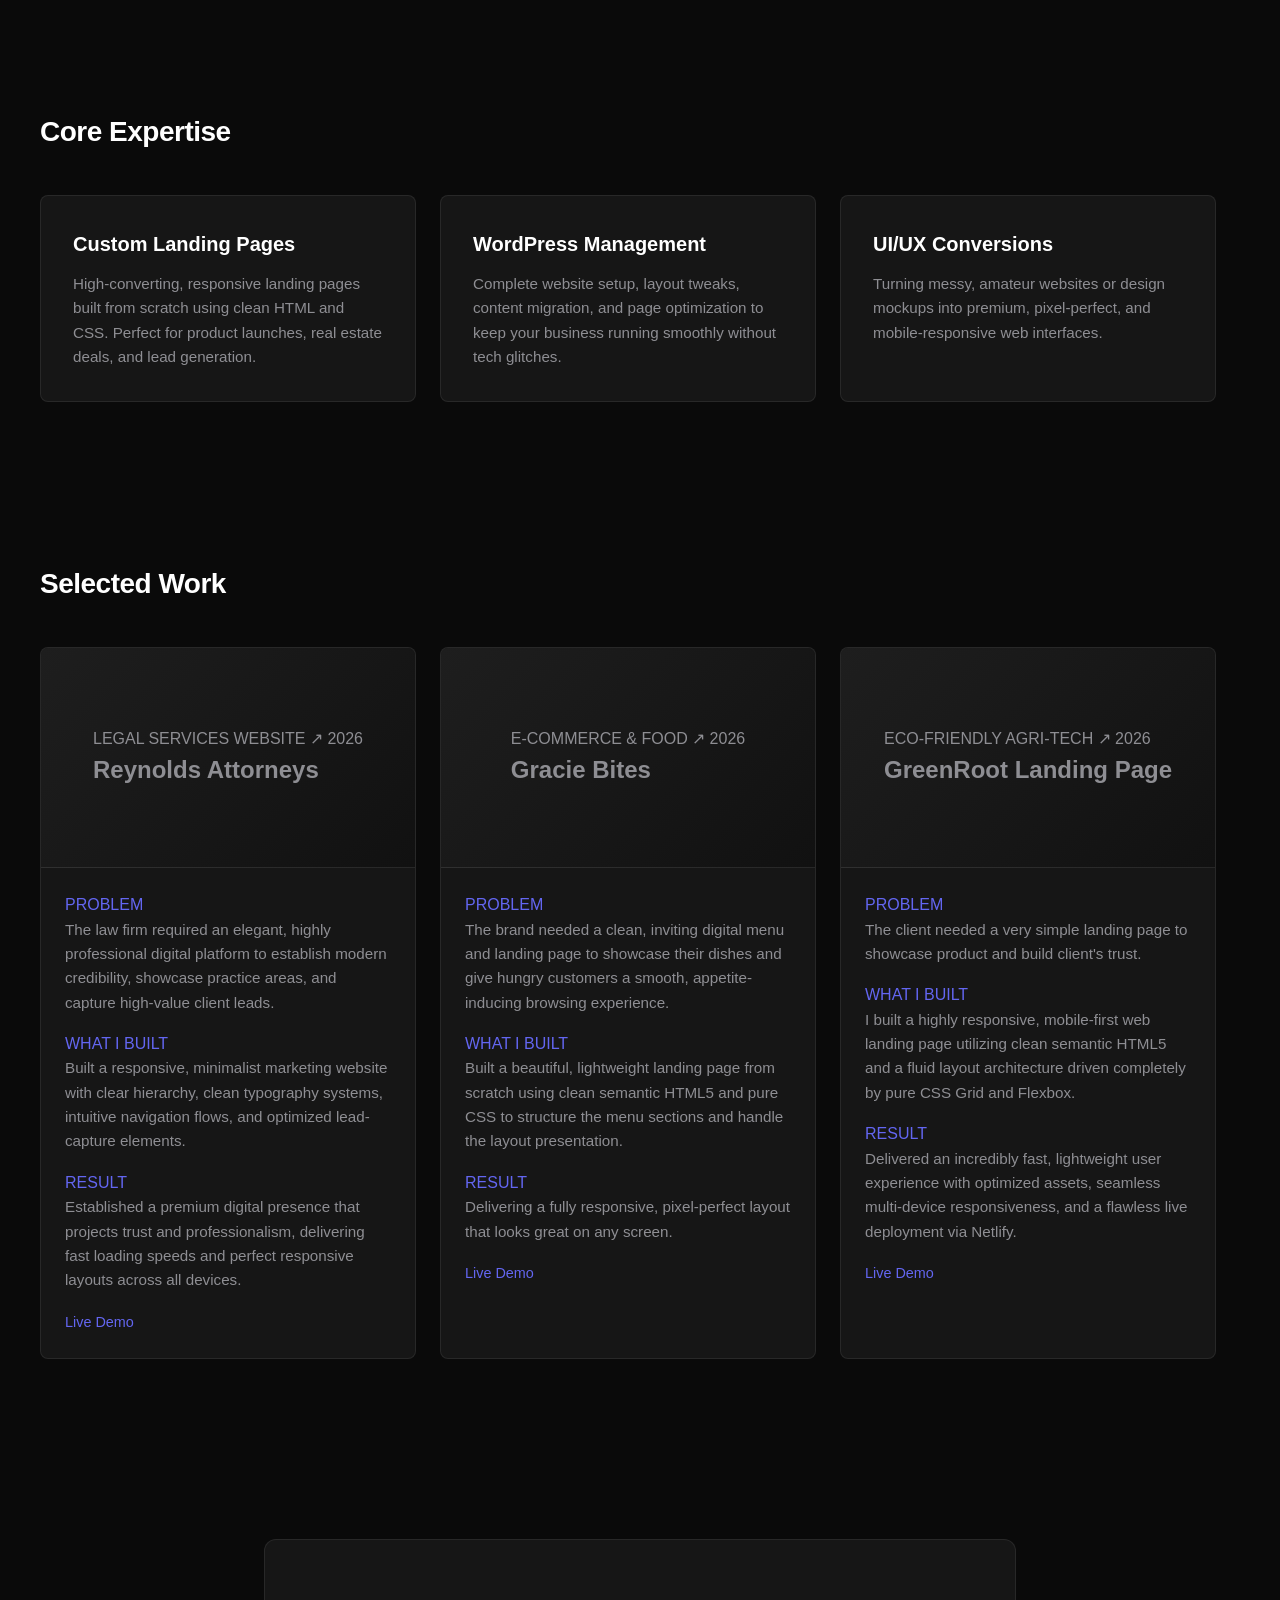
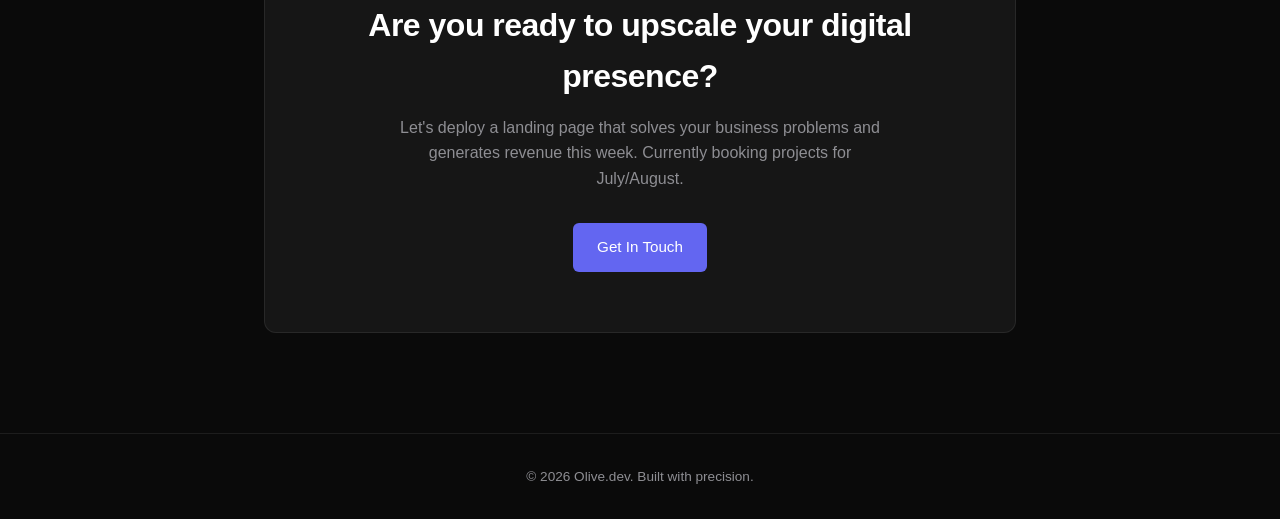
==== commit e6373db0: "corrections and updated code" ====
--- a/index.html
+++ b/index.html
@@ -3,16 +3,17 @@
 <head>
     <meta charset="UTF-8">
     <meta name="viewport" content="width=device-width, initial-scale=1.0">
+    <link rel="icon" type="image/png" href="img/favicon.jpg">
     <link rel="stylesheet" href="https://cdnjs.cloudflare.com/ajax/libs/font-awesome/4.7.0/css/font-awesome.min.css">
     <link href="https://fonts.googleapis.com/css2?family=Inter+Tight:ital,wght@0,100..900;1,100..900&display=swap" rel="stylesheet">
-    <title>Olive | Web Developer</title>
+    <title>Olivia | Web Developer</title>
     <link rel="stylesheet" href="style.css">
 </head>
 <body>
 
     <nav class="navbar">
         <div class="nav-container">
-            <a href="#" class="logo">Olive.dev</a>
+            <a href="#" class="logo">Ohlie-dev</a>
 
             <input type="checkbox" id="menu-toggle" class="menu-checkbox">
             
@@ -23,8 +24,8 @@
             </label>
 
             <div class="nav-links">
-                <a href="#services">Home</a>
-                <a href="#work">About</a>
+                <a href="#home">Home</a>
+                <a href="#about">About</a>
                 <a href="#services">Services</a>
                 <a href="#work">Work</a>
                 <a href="#contact" class="btn-nav">Contact</a>
@@ -34,7 +35,7 @@
 
     <header class="hero">
         <div class="hero-container">
-            <span class="available">Available for Projects</span>
+            <span class="available" id="home">Available for Projects</span>
             <h1>I build high-converting landing pages and modern website that helps brands turn visitors into customers.</h1>
             <p>Clean code, modern aesthetics, and mobile-optimized layouts designed to scale your business. Stop losing leads in your DMs.</p>
             <div class="hero-cta">
@@ -46,6 +47,65 @@
         <div class="glow"></div>
     </header>
 
+    <section id="about" class="about">
+        <div class="container about-container-grid">
+            
+            <div class="about-visual">
+                <div class="circle-decor decor-top"></div>
+                <div class="circle-decor decor-bottom"></div>
+                
+                <div class="profile-frame">
+                    <img src="img/favicon.jpg" alt="Olive's Profile Photo" class="profile-img">
+                </div>
+            </div>
+            
+    
+            <div class="about-content">
+                <span class="about-badge" id="#about">About Me</span>
+                <h2>Get a website that will make a lasting impression on your audience.</h2>
+                <p class="about-description">
+                    I build good looking, ultra-responsive digital interfaces from scratch. I specialize in turning complex design concepts into clean, functional code that scales.
+                </p>
+                
+                <div class="info-card-box">
+                    <div class="info-item">
+                        <span class="info-label">Name:</span>
+                        <span class="info-value">Olivia</span>
+                    </div>
+                    <div class="info-item">
+                        <span class="info-label">Phone:</span>
+                        <span class="info-value">+(234) 8180931835</span>
+                    </div>
+
+                    <div class="info-item">
+                        <span class="info-label">LinkedIn:</span>
+                        <span class="info-value"><a href="https://www.linkedin.com/in/olivia-james-aaab613b6?utm_source=share_via&utm_content=profile&utm_medium=member_android" id="socialMediaLink">My Profile</a></span>
+                    </div>
+
+                    <div class="info-item">
+                        <span class="info-label">Instagram:</span>
+                        <span class="info-value"><a href="https://www.instagram.com/ohlie_dev_?igsh=dDdscTdhOGcwMmlw" id="socialMediaLink">My Profile</a></span>
+                    </div>
+                    <div class="info-item">
+                        <span class="info-label">GitHub:</span>
+                        <span class="info-value"><a href="https://github.com/Ohlie-Dev" id="socialMediaLink">My Profile</a></span>
+                    </div>
+
+                    <div class="info-item">
+                        <span class="info-label">Email:</span>
+                        <span class="info-value"><a href="mailto:someone@example.com">oliviajames.dev@gmail.com</a>
+                        </span>
+                    </div>
+               
+                <div class="about-actions">
+                    <a href="https://wa.me/+2348108931835" class="btn-primary-accent">Contact me &rarr;</a>
+                    <a href="#" class="btn-secondary-outline">Download my resume <span class="download-icon">☁</span></a>
+                </div>
+            </div>
+
+        </div>
+    </section>
+    
     <section id="services" class="services">
         <div class="container">
             <h2 class="section-title">Core Expertise</h2>
@@ -71,38 +131,79 @@
         <div class="container">
             <h2 class="section-title">Selected Work</h2>
             <div class="work-grid">
-                <!-- Project 1 -->
                 <div class="project-card">
-                    <div class="project-image-placeholder">
-                        <span>GreenRoot Landing Page</span>
-                    </div>
+                  <div class="project-image-placeholder">
+                      <div class="d-flex justify-content-between align-items-start mb-4">
+                         <div class="d-flex flex-column">
+                              <span class="card-meta-title">LEGAL SERVICES WEBSITE</span>
+                               <span class="card-year mt-1">&nearr; 2026</span>
+                           </div>
+                          <div class="card-title-wrapper text-end">
+                              <h2 class="card-main-title m-0">Reynolds Attorneys</h2>
+                          </div>
+                     </div>
+                  </div>
                     <div class="project-info">
-                        <h3>GreenRoot Platform</h3>
-                        <p>A sleek, modern responsive landing page built with custom CSS layouts.</p>
-                        <a href="#" class="project-link" target="_blank">Live Demo &rarr;</a>
+                        <span class="problem">PROBLEM</span>
+                        <p>The law firm required an elegant, highly professional digital platform to establish modern credibility, showcase practice areas, and capture high-value client leads.</p>
+
+                        <span class="problem">WHAT I BUILT</span>
+                        <p>Built a responsive, minimalist marketing website with clear hierarchy, clean typography systems, intuitive navigation flows, and optimized lead-capture elements.</p>
+
+                        <span class="problem">RESULT</span>
+                        <p>Established a premium digital presence that projects trust and professionalism, delivering fast loading speeds and perfect responsive layouts across all devices.</p>
+                        <a href="https://reynoldsattorneys.infinityfree.me/?i=1" class="project-link" target="_blank">Live Demo</a>
                     </div>
                 </div>
               
 
                 <div class="project-card">
-                    <div class="project-image-placeholder">
-                        <span>Reynolds Attorneys Demo</span>
-                    </div>
+                  <div class="project-image-placeholder">
+                      <div class="d-flex justify-content-between align-items-start mb-4">
+                         <div class="d-flex flex-column">
+                              <span class="card-meta-title">E-COMMERCE & FOOD</span>
+                               <span class="card-year mt-1">&nearr; 2026</span>
+                           </div>
+                          <div class="card-title-wrapper text-end">
+                              <h2 class="card-main-title m-0">Gracie Bites</h2>
+                          </div>
+                     </div>
+                  </div>
                     <div class="project-info">
-                        <h3>Reynolds Attorneys</h3>
-                        <p>A premium legal firm web concept focusing on crisp typography and trust layout.</p>
-                        <a href="#" class="project-link" target="_blank">Live Demo &rarr;</a>
+                        <span class="problem">PROBLEM</span>
+                        <p>The brand needed a clean, inviting digital menu and landing page to showcase their dishes and give hungry customers a smooth, appetite-inducing browsing experience.</p>
+
+                        <span class="problem">WHAT I BUILT</span>
+                        <p>Built a beautiful, lightweight landing page from scratch using clean semantic HTML5 and pure CSS to structure the menu sections and handle the layout presentation.</p>
+
+                        <span class="problem">RESULT</span>
+                        <p>Delivering a fully responsive, pixel-perfect layout that looks great on any screen.</p>
+                        <a href="https://graciebites.netlify.app/" class="project-link" target="_blank">Live Demo</a>
                     </div>
                 </div>
 
                 <div class="project-card">
-                    <div class="project-image-placeholder">
-                        <span>Reynolds Attorneys Demo</span>
-                    </div>
+                  <div class="project-image-placeholder">
+                      <div class="d-flex justify-content-between align-items-start mb-4">
+                         <div class="d-flex flex-column">
+                              <span class="card-meta-title">ECO-FRIENDLY AGRI-TECH</span>
+                               <span class="card-year mt-1">&nearr; 2026</span>
+                           </div>
+                          <div class="card-title-wrapper text-end">
+                              <h2 class="card-main-title m-0">GreenRoot Landing Page</h2>
+                          </div>
+                     </div>
+                  </div>
                     <div class="project-info">
-                        <h3>Reynolds Attorneys</h3>
-                        <p>A premium legal firm web concept focusing on crisp typography and trust layout.</p>
-                        <a href="#" class="project-link" target="_blank">Live Demo &rarr;</a>
+                        <span class="problem">PROBLEM</span>
+                        <p>The client needed a very simple landing page to showcase product and build client's trust.</p>
+
+                        <span class="problem">WHAT I BUILT</span>
+                        <p>I built a highly responsive, mobile-first web landing page utilizing clean semantic HTML5 and a fluid layout architecture driven completely by pure CSS Grid and Flexbox.</p>
+
+                        <span class="problem">RESULT</span>
+                        <p>Delivered an incredibly fast, lightweight user experience with optimized assets, seamless multi-device responsiveness, and a flawless live deployment via Netlify.</p>
+                        <a href="https://greenrootorganic.netlify.app/" class="project-link" target="_blank">Live Demo</a>
                     </div>
                 </div>
             </div>
@@ -111,18 +212,15 @@
 
     <section id="contact" class="contact">
         <div class="contact-container">
-            <h2>Ready to upscale your digital presence?</h2>
+            <h2>Are you ready to upscale your digital presence?</h2>
             <p>Let's deploy a landing page that solves your business problems and generates revenue this week. Currently booking projects for July/August.</p>
             <a href="https://wa.me/+2348108931835" class="btn-primary" target="_blank">Get In Touch</a>
         </div>
     </section>
 
     <footer class="footer">
-         <a href="https://facebook.com" class="fa fa-facebook" id="face"></a>
-          <a href="https://tweeter.com" class="fa fa-twitter"></a>
-          <a href="https://instagram.com" class="fa fa-instagram"></a>
-          <a href="https://instagram.com" class="fa-regular fa-envelope"></a>
-          
+         
+
         <p>&copy; 2026 Olive.dev. Built with precision.</p>
     </footer>
 
--- a/style.css
+++ b/style.css
@@ -23,44 +23,6 @@
     overflow-x: hidden;
 }
 
-.container {
-    max-width: 1200px;
-    margin: 0 auto;
-    padding: 80px 24px 80px 0; 
-}
-
-.btn-primary, .btn-secondary, .btn-nav {
-    display: inline-block;
-    text-decoration: none;
-    font-weight: 500;
-    font-size: 0.95rem;
-    transition: all 0.2s ease;
-    border-radius: 6px;
-}
-
-.btn-primary {
-    background-color: var(--accent);
-    color: white;
-    padding: 12px 24px;
-}
-
-.btn-primary:hover {
-    opacity: 0.9;
-    transform: translateY(-1px);
-}
-
-.btn-secondary {
-    background-color: transparent;
-    color: var(--text-main);
-    border: 1px solid var(--border-thin);
-    padding: 12px 24px;
-}
-
-.btn-secondary:hover {
-    background-color: rgba(255, 255, 255, 0.03);
-}
-
-
 .navbar {
     border-bottom: 1px solid var(--border-thin);
     position: fixed;
@@ -78,6 +40,7 @@
     justify-content: space-between;
     align-items: center;
     padding: 16px 24px;
+    position: relative;
 }
 
 .logo {
@@ -86,6 +49,7 @@
     font-weight: 700;
     font-size: 1.2rem;
     letter-spacing: -0.5px;
+    z-index: 102; 
 }
 
 .nav-links {
@@ -111,6 +75,112 @@
     color: white;
     padding: 8px 16px;
     font-size: 0.85rem;
+}
+
+.menu-checkbox {
+    display: none;
+}
+
+.hamburger-label {
+    display: none;
+    flex-direction: column;
+    gap: 6px;
+    cursor: pointer;
+    z-index: 102;
+}
+
+.hamburger-line {
+    width: 24px;
+    height: 2px;
+    background-color: var(--text-main);
+    transition: all 0.3s cubic-bezier(0.4, 0, 0.2, 1);
+}
+
+.container {
+    max-width: 1200px;
+    margin: 0 auto;
+    padding: 80px 24px 80px 0; 
+}
+
+.btn-primary, .btn-secondary, .btn-nav {
+    display: inline-block;
+    text-decoration: none;
+    font-weight: 500;
+    font-size: 0.95rem;
+    transition: all 0.2s ease;
+    border-radius: 6px;
+}
+
+.btn-primary {
+    background-color: var(--accent);
+    color: white;
+    padding: 12px 24px;
+}
+
+.btn-primary:hover {
+    opacity: 0.9;
+    transform: translateY(-1px);
+}
+
+.btn-secondary {
+    background-color: transparent;
+    color: var(--text-main);
+    border: 1px solid var(--border-thin);
+    padding: 12px 24px;
+}
+
+.btn-secondary:hover {
+    background-color: rgba(255, 255, 255, 0.03);
+}
+
+
+.navbar {
+    border-bottom: 1px solid var(--border-thin);
+    position: fixed;
+    top: 0;
+    width: 100%;
+    background-color: rgba(10, 10, 10, 0.8);
+    backdrop-filter: blur(12px);
+    z-index: 100;
+}
+
+.nav-container {
+    max-width: 1200px;
+    margin: 0 auto;
+    display: flex;
+    justify-content: space-between;
+    align-items: center;
+    padding: 16px 24px;
+}
+
+.nav-links {
+    display: flex;
+    align-items: center;
+    gap: 32px;
+}
+
+.nav-links a:not(.btn-nav) {
+    color: var(--text-muted);
+    text-decoration: none;
+    font-size: 0.95rem;
+    font-weight: 500;
+    transition: color 0.2s ease;
+}
+
+.nav-links a:not(.btn-nav):hover {
+    color: var(--text-main);
+}
+
+.btn-nav {
+    border: 1px solid var(--border-thin);
+    color: white;
+    padding: 8px 16px;
+    font-size: 0.85rem;
+    border: 1px solid #6366F1;
+}
+.btn-nav:hover {
+    color: #6366F1;
+    border: 1px solid white;
 }
 
 .hero {
@@ -162,7 +232,7 @@
 }
 
 .hero p {
-    color: #aeae93;
+    color: #8E8E93;
     font-size: 1.25rem;
     max-width: 650px;
     margin: 0 0 40px 0;
@@ -188,6 +258,194 @@
     pointer-events: none;
 }
 
+
+.about {
+    padding: 60px 0;
+    position: relative;
+    overflow: hidden;
+}
+
+
+.about-container-grid {
+    display: grid;
+    grid-template-columns: 1fr 1fr;
+    gap: 60px;
+    align-items: center;
+}
+
+.about-visual {
+    position: relative;
+    display: flex;
+    justify-content: center;
+    align-items: center;
+    width: 100%;
+    max-width: 450px;
+    margin: 0 auto;
+}
+
+.profile-frame {
+    width: 380px;
+    height: 380px;
+    border-radius: 50%;
+    border: 8px solid #6366F1; 
+    overflow: hidden;
+    position: relative;
+    z-index: 3;
+}
+
+.profile-img {
+    width: 100%;
+    height: 100%;
+    object-fit: cover; 
+    background-color: #222; 
+}
+
+.circle-decor {
+    position: absolute;
+    border-radius: 50%;
+    z-index: 1;
+}
+
+#socialMediaLink {
+    color: grey;
+    text-decoration: none;
+}
+
+.problem {
+    color: #6366F1;
+}
+
+#contactButton {
+    width: 100%;
+}
+.decor-top {
+    width: 90px;
+    height: 90px;
+    background-color: #6366F1;
+    top: 5px;
+    left: 20px;
+}
+
+.decor-bottom {
+    width: 70px;
+    height: 70px;
+    background-color: #6366F1; 
+    bottom: 60px;
+    right: 5px;
+    z-index: 4; 
+}
+
+
+.about-badge {
+    border: 1px solid var(--border-thin);
+    color: var(--text-muted);
+    padding: 6px 16px;
+    border-radius: 20px;
+    font-size: 0.85rem;
+    display: inline-block;
+    margin-bottom: 24px;
+}
+
+.about-content h2 {
+    font-size: 2.5rem;
+    font-weight: 600;
+    line-height: 1.2;
+    letter-spacing: -1px;
+    margin-bottom: 20px;
+    color: var(--text-main);
+}
+
+.about-description {
+    color: var(--text-muted);
+    font-size: 1rem;
+    margin-bottom: 32px;
+    max-width: 520px;
+}
+
+
+.info-card-box {
+    background-color: #111113; 
+    border: 1px solid var(--border-thin);
+    border-radius: 12px;
+    padding: 24px 32px;
+    display: grid;
+    grid-template-columns: 1fr 1fr; 
+    gap: 20px;
+    margin-bottom: 32px;
+    max-width: 700px;
+}
+
+.info-item {
+    display: flex;
+    flex-direction: column;
+    gap: 4px;
+}
+
+.info-label {
+    color: #6366F1; 
+    font-size: 0.9rem;
+    font-weight: 600;
+}
+
+.info-value {
+    color: var(--text-muted);
+    font-size: 0.95rem;
+}
+
+.about-actions {
+    display: flex;
+    gap: 16px;
+    align-items: center;
+}
+
+.btn-primary-accent {
+    background-color: #6366F1;
+    color: white;
+    text-decoration: none;
+    font-weight: 500;
+    padding: 12px 28px;
+    border-radius: 25px;
+    font-size: 0.95rem;
+    transition: background-color 0.2s ease;
+    white-space: nowrap;
+    display: inline-flex;
+    align-items: center;
+    gap: 0.5rem;
+}
+
+.btn-primary-accent:hover {
+    background-color: white;
+    color: #6366F1;
+}
+
+.btn-secondary-outline {
+    background-color: transparent;
+    color: white;
+    text-decoration: none;
+    font-weight: 500;
+    padding: 11px 28px;
+    border-radius: 25px;
+    border: 1px solid #6366F1;
+    font-size: 0.95rem;
+    display: flex;
+    align-items: center;
+    gap: 8px;
+    transition: background-color 0.2s ease;
+    white-space: nowrap;
+    display: inline-flex;
+    align-items: center;
+    gap: 0.5rem;
+}
+
+.btn-secondary-outline:hover {
+    background-color: rgba(194, 94, 58, 0.05);
+}
+
+.download-icon {
+    font-size: 1rem;
+}
+
+
 .section-title {
     font-size: 1.75rem;
     font-weight: 700;
@@ -298,7 +556,6 @@
     margin: 0 auto 32px auto;
 }
 
-/* FOOTER */
 .footer {
     border-top: 1px solid var(--border-thin);
     text-align: center;
@@ -322,12 +579,16 @@
     }
 
     .hero h1 {
-        font-size: 2.5rem;
-        letter-spacing: -1px;
+      padding-left: 20px;
+      padding-right: 20px;
+        font-size: 30px;
+        letter-spacing: normal;
     }
 
     .hero p {
         font-size: 1.1rem;
+        padding-left: 20px;
+      padding-right: 20px;
     }
 
     .hero-cta {
@@ -349,4 +610,123 @@
     .contact-container {
         padding: 40px 20px;
     }
-}+
+    .about-container-grid {
+        grid-template-columns: 1fr; 
+        gap: 40px;
+    }
+    
+    .profile-frame {
+        width: 290px;
+        height: 290px;
+    }
+    
+    .decor-top {
+        width: 70px;
+        height: 70px;
+    }
+    
+    .decor-bottom {
+        width: 55px;
+        height: 55px;
+        bottom: 30px;
+    }
+
+    .about-content h2 {
+        font-size: 1.85rem;
+    }
+
+    .info-card-box {
+        grid-template-columns: 1fr;
+        padding: 20px;
+    }
+
+    .about-actions {
+        flex-direction: column;
+        align-items: stretch;
+        width: 100%;
+    }
+
+    .btn-primary-accent, 
+    .btn-secondary-outline {
+        text-align: center;
+        justify-content: center;
+    }
+
+    .hamburger-label {
+        display: flex;
+    }
+
+    .nav-links {
+        position: fixed;
+        top: 0;
+        right: -100%;
+        width: 100%;
+        height: 100vh;
+        background-color: rgba(10, 10, 10, 0.98);
+        backdrop-filter: blur(20px);
+        flex-direction: column;
+        justify-content: center;
+        align-items: center;
+        gap: 40px;
+        transition: right 0.4s cubic-bezier(0.4, 0, 0.2, 1);
+        z-index: 101;
+    }
+
+    .nav-links:hover {
+        color:#6366F1;
+    }
+
+    .nav-links a:not(.btn-nav) {
+        font-size: 1.5rem; 
+        color: var(--text-main);
+    }
+    
+    .btn-nav {
+        font-size: 1.2rem;
+        padding: 12px 32px;
+    }
+
+    .menu-checkbox:checked ~ .nav-links {
+        right: 0;
+    }
+
+    .menu-checkbox:checked ~ .hamburger-label .hamburger-line:nth-child(1) {
+        transform: translateY(8px) rotate(45deg);
+    }
+
+    .menu-checkbox:checked ~ .hamburger-label .hamburger-line:nth-child(2) {
+        opacity: 0;
+    }
+
+    .menu-checkbox:checked ~ .hamburger-label .hamburger-line:nth-child(3) {
+        transform: translateY(-8px) rotate(-45deg);
+    }
+
+    .container {
+        padding: 60px 24px;
+    }
+
+    .hero-cta {
+        flex-direction: column;
+        gap: 12px;
+        width: 100%;
+    }
+    
+    .hero-cta a {
+        text-align: center;
+    }
+
+    .services-grid,
+    .work-grid {
+        grid-template-columns: 1fr;
+        gap: 20px;
+    }
+
+    .contact-container {
+        padding: 40px 20px;
+    }
+}
+
+
+
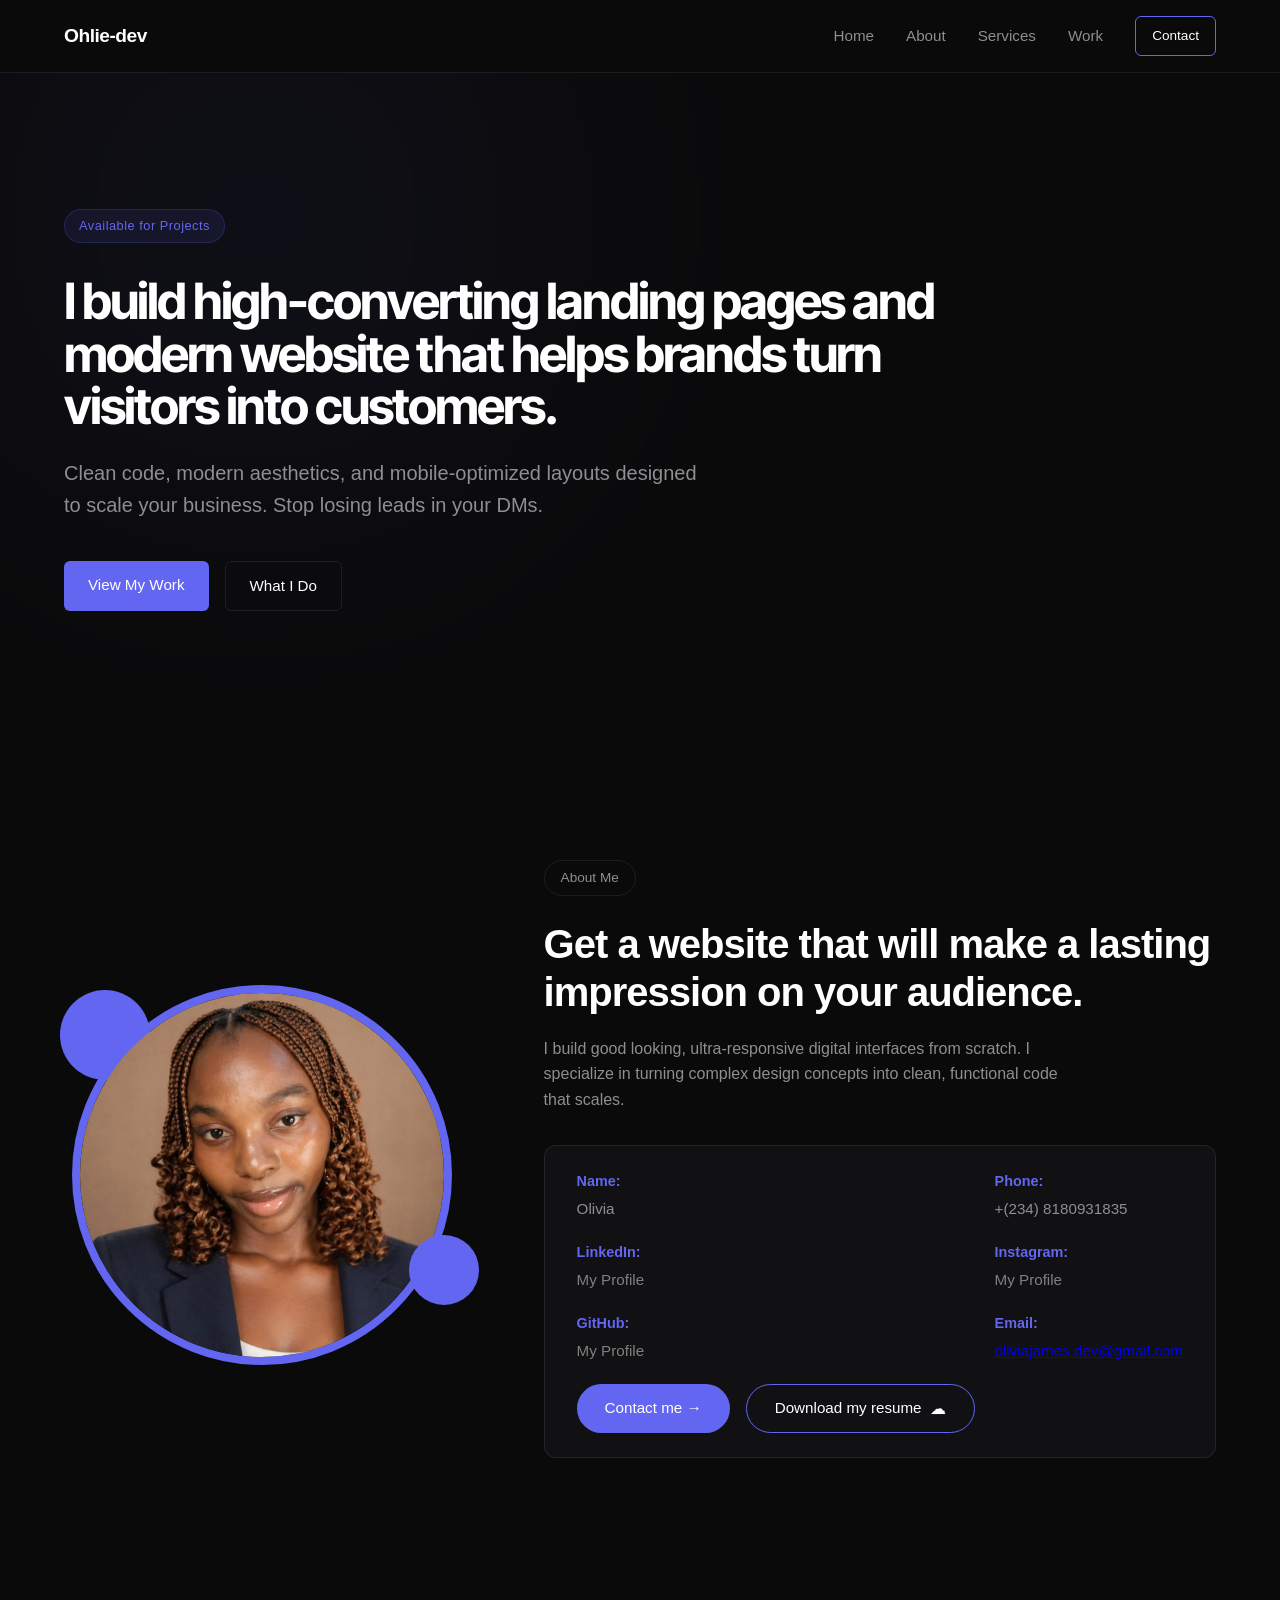
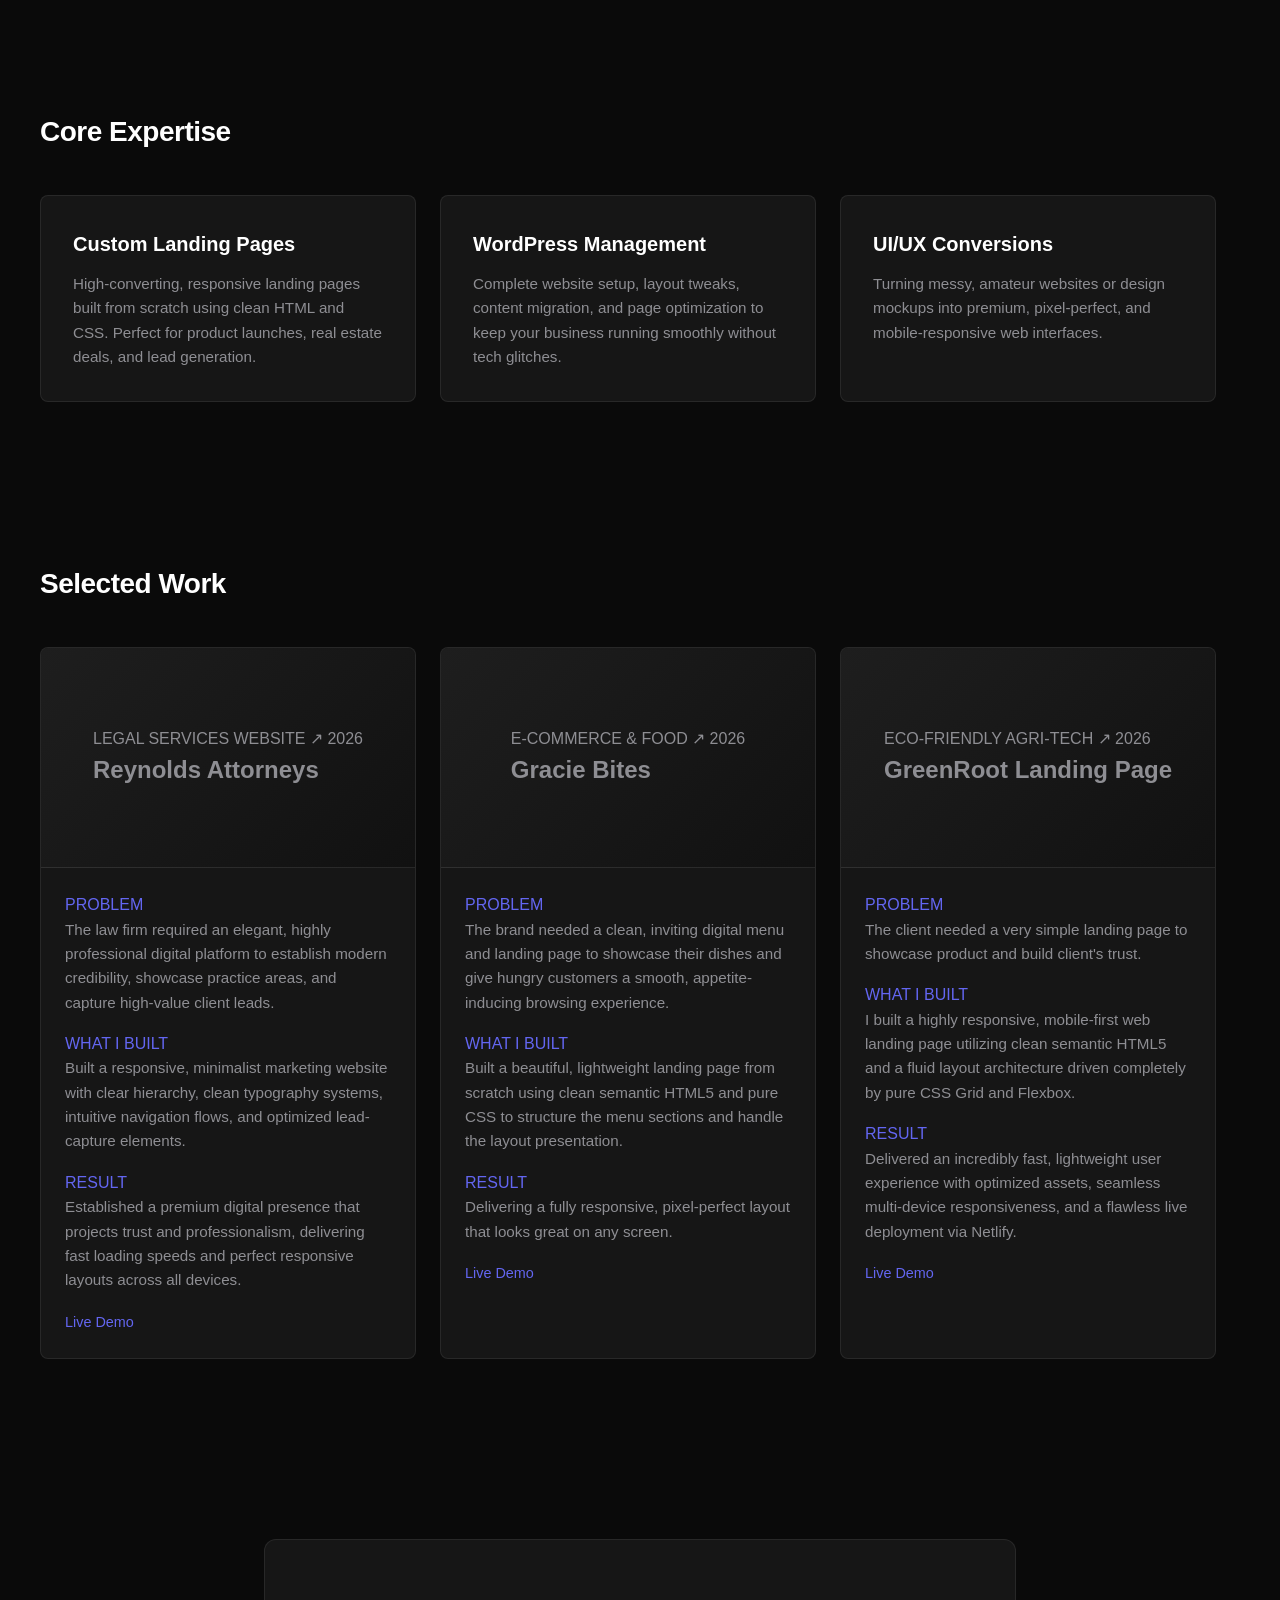
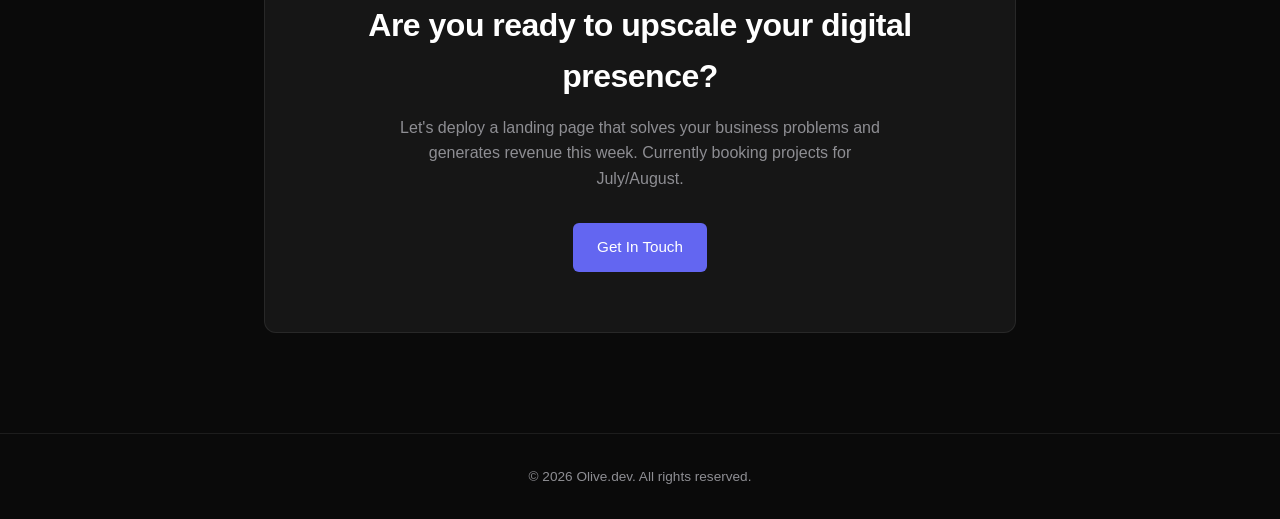
==== commit 0af20b73: "Created about and work pages" ====
--- a/index.html
+++ b/index.html
@@ -25,10 +25,10 @@
 
             <div class="nav-links">
                 <a href="#home">Home</a>
-                <a href="#about">About</a>
-                <a href="#services">Services</a>
-                <a href="#work">Work</a>
-                <a href="#contact" class="btn-nav">Contact</a>
+                <a href="about.html">About</a>
+                <a href="services.html">Services</a>
+                <a href="work.html">Work</a>
+                <a href="https://wa.me/+2348108931835" class="btn-nav">Contact</a>
             </div>
         </div>
     </nav>
@@ -39,8 +39,8 @@
             <h1>I build high-converting landing pages and modern website that helps brands turn visitors into customers.</h1>
             <p>Clean code, modern aesthetics, and mobile-optimized layouts designed to scale your business. Stop losing leads in your DMs.</p>
             <div class="hero-cta">
-                <a href="#work" class="btn-primary">View My Work</a>
-                <a href="#services" class="btn-secondary">What I Do</a>
+                <a href="work.html" class="btn-primary">View My Work</a>
+                <a href="service.html" class="btn-secondary">What I Do</a>
             </div>
         </div>
       
@@ -93,7 +93,7 @@
 
                     <div class="info-item">
                         <span class="info-label">Email:</span>
-                        <span class="info-value"><a href="mailto:someone@example.com">oliviajames.dev@gmail.com</a>
+                        <span class="info-value"><a href="mailto:oliviajames.dev@gmail.com">oliviajames.dev@gmail.com</a>
                         </span>
                     </div>
                
@@ -221,7 +221,7 @@
     <footer class="footer">
          
 
-        <p>&copy; 2026 Olive.dev. Built with precision.</p>
+        <p>&copy; 2026 Olive.dev. All rights reserved.</p>
     </footer>
 
 </body>
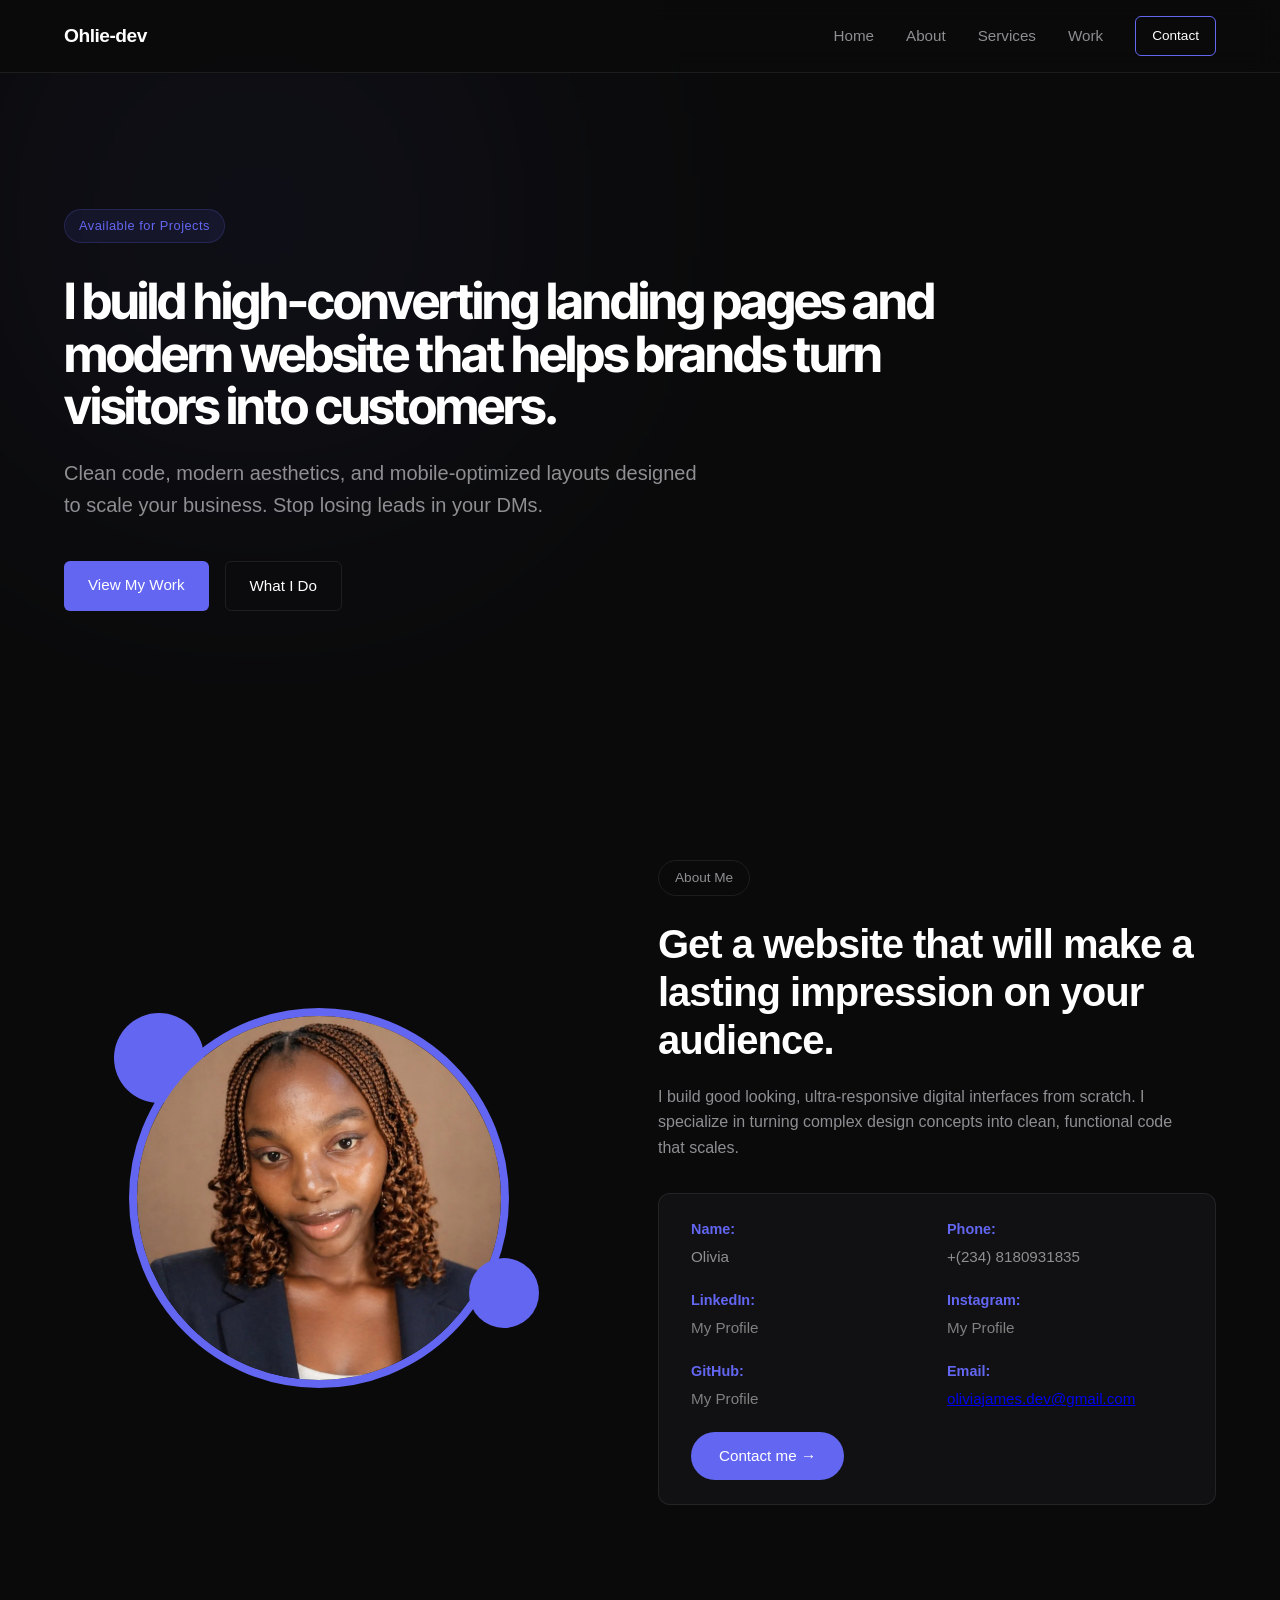
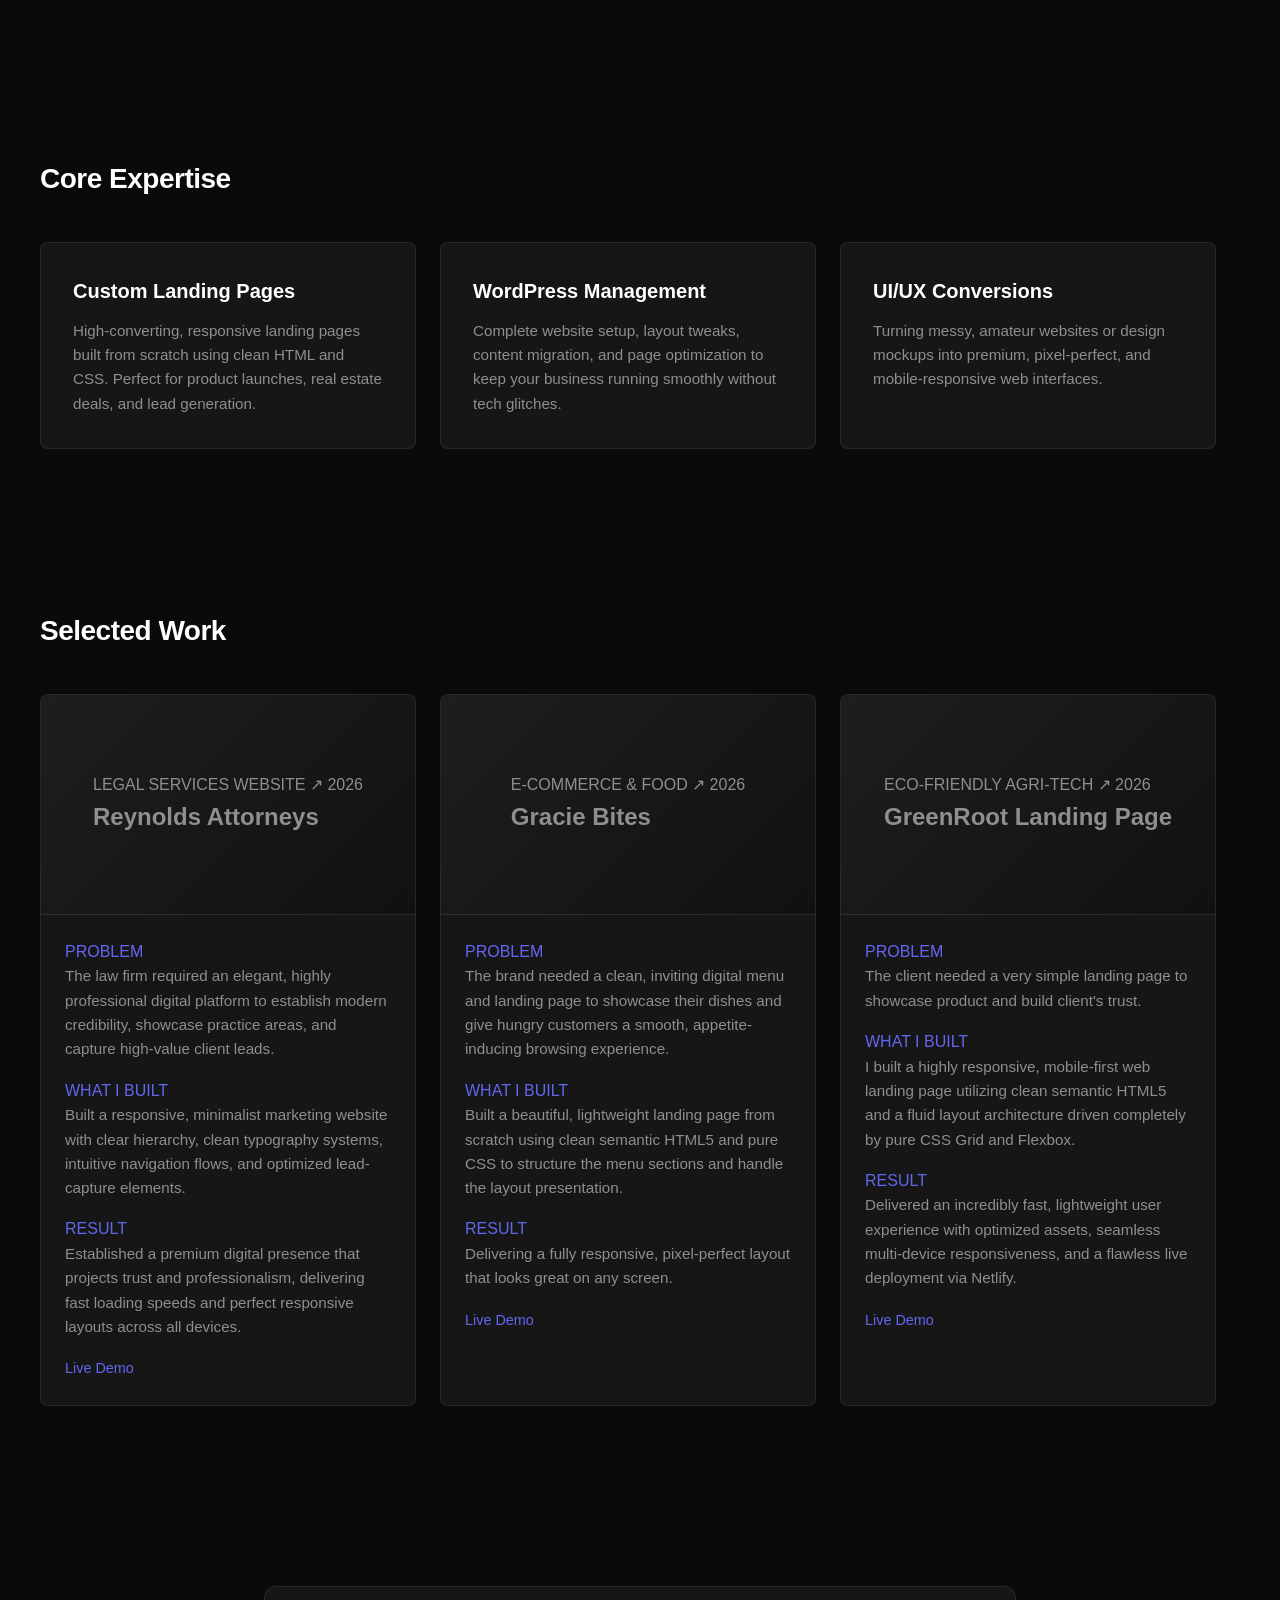
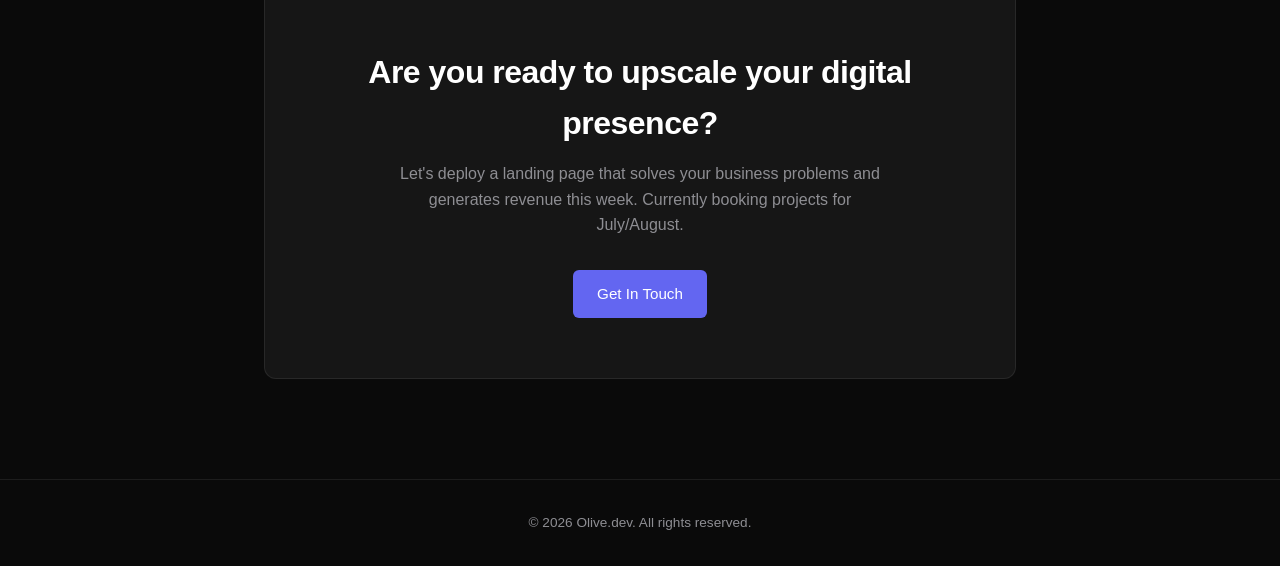
==== commit f74caa98: "Updated portfolio layout and styling fixes" ====
--- a/index.html
+++ b/index.html
@@ -99,7 +99,7 @@
                
                 <div class="about-actions">
                     <a href="https://wa.me/+2348108931835" class="btn-primary-accent">Contact me &rarr;</a>
-                    <a href="#" class="btn-secondary-outline">Download my resume <span class="download-icon">☁</span></a>
+                    <!-- <a href="#" class="btn-secondary-outline">Download my resume <span class="download-icon">☁</span></a> -->
                 </div>
             </div>
 
